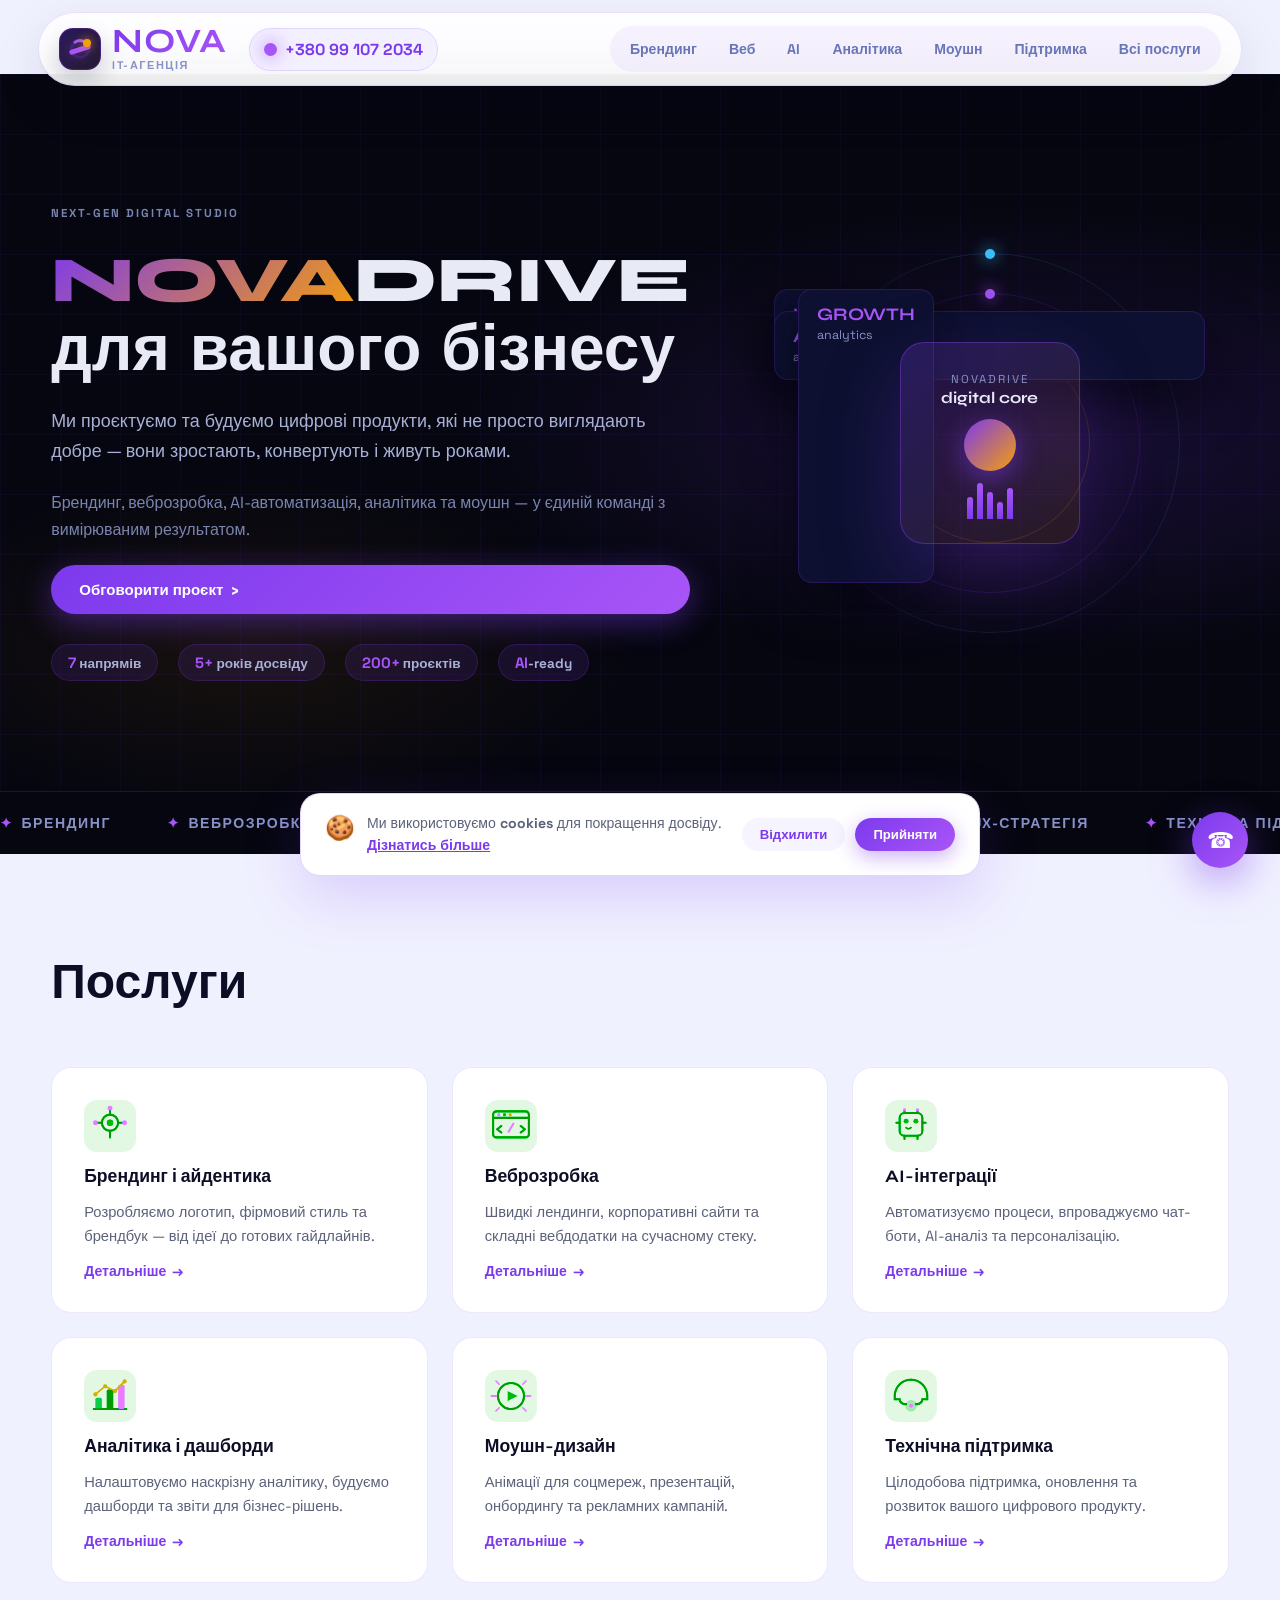
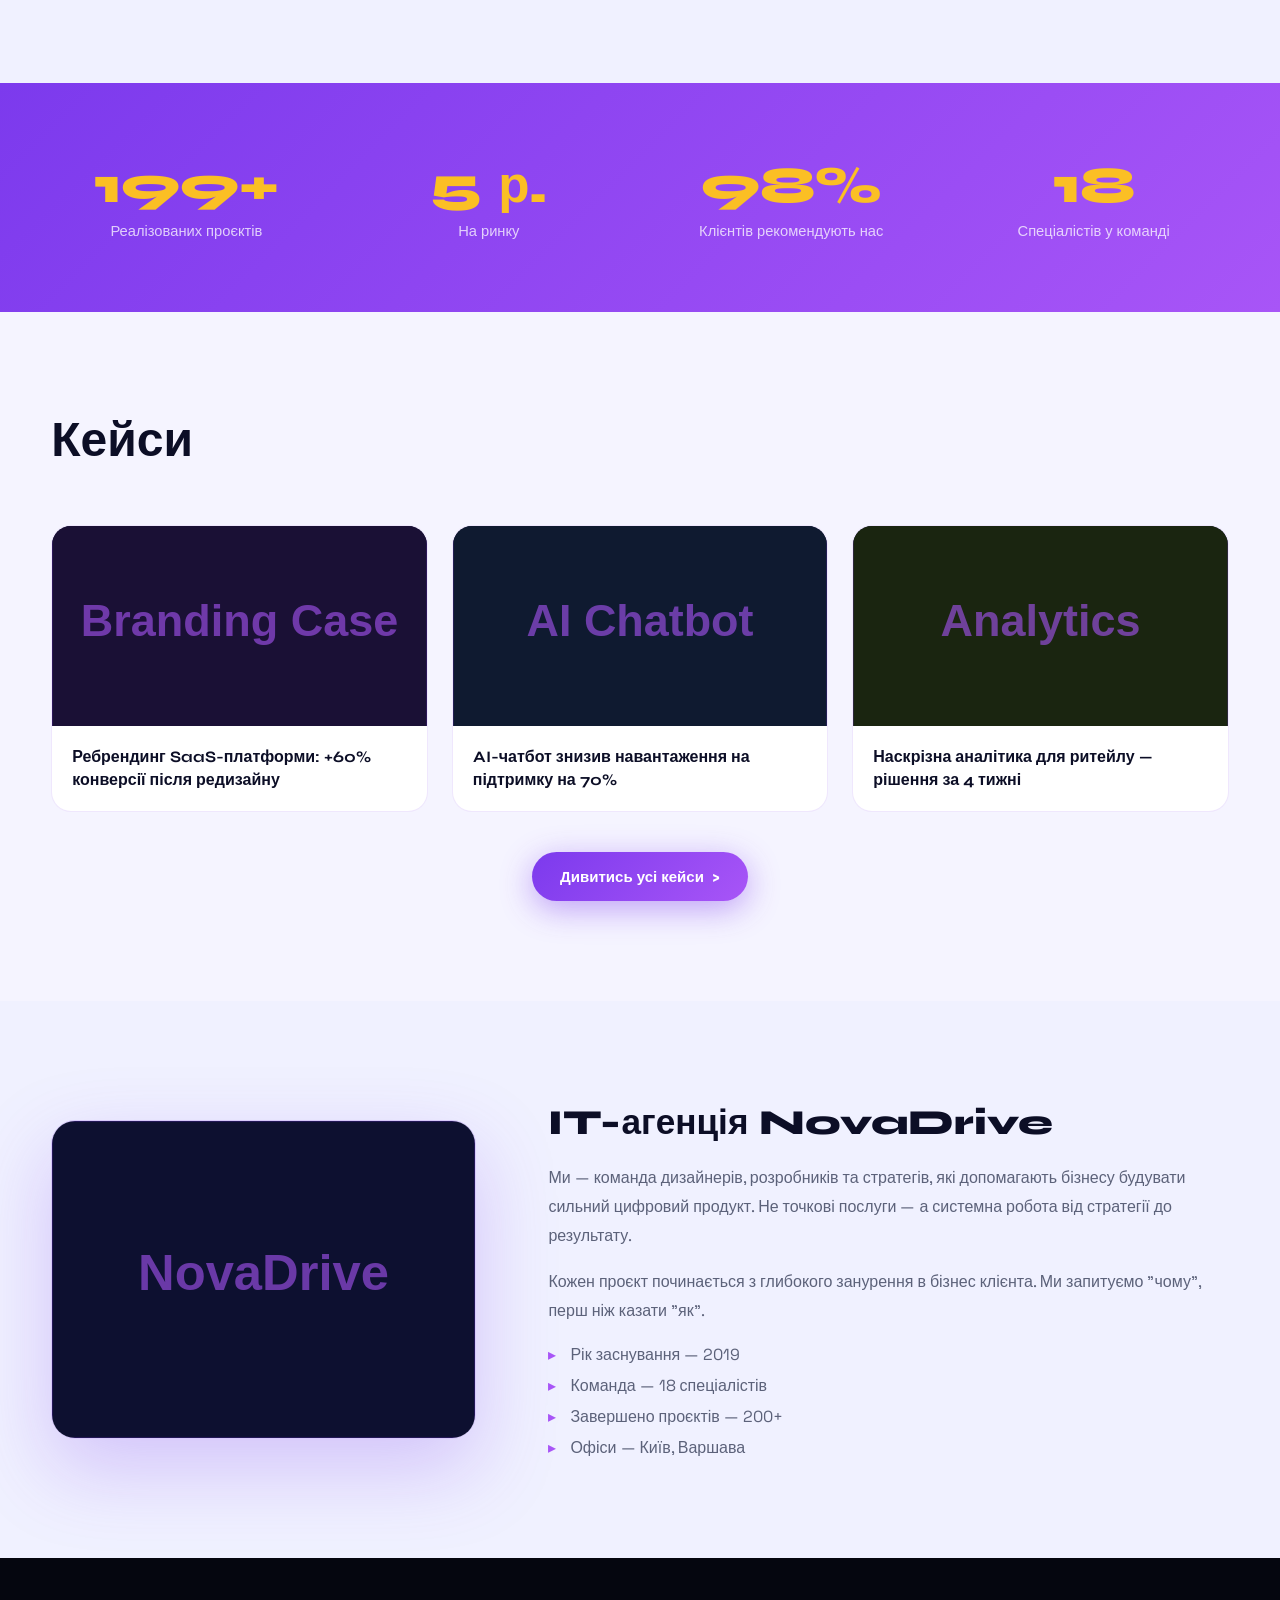
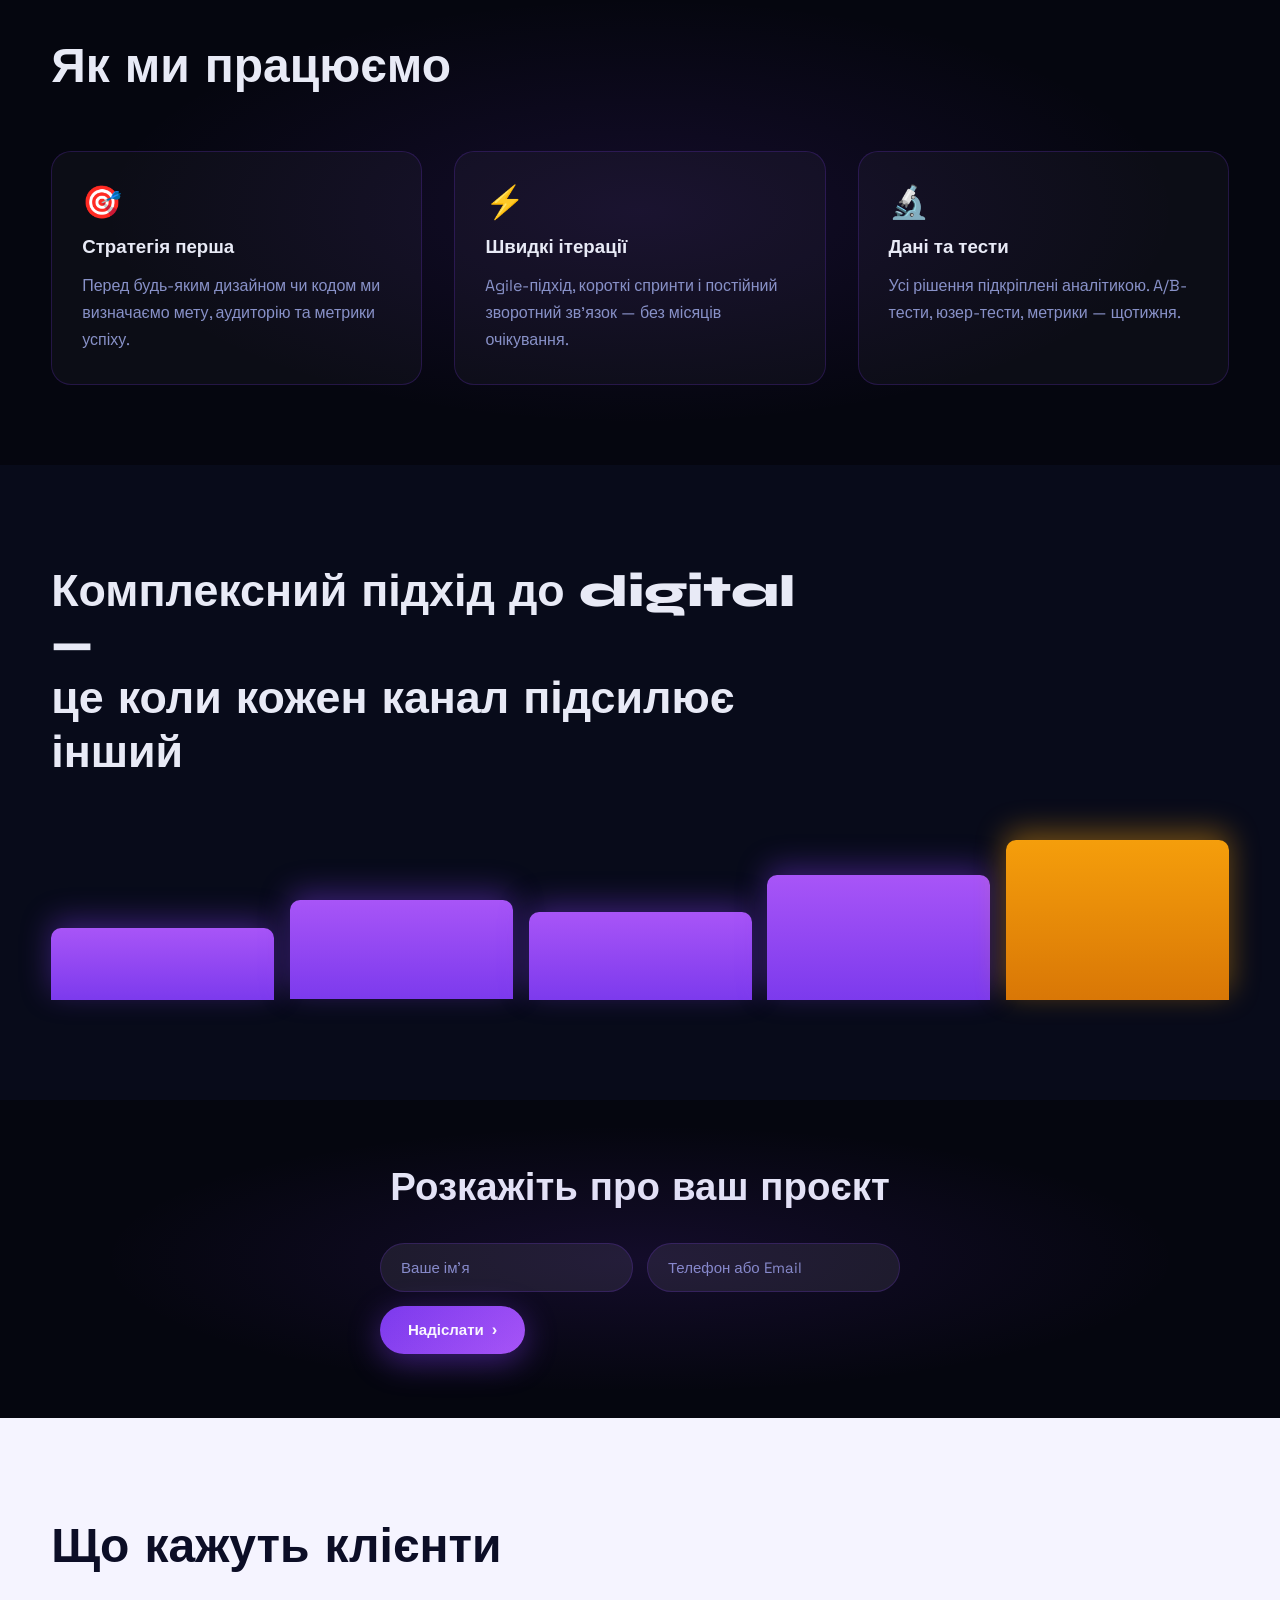
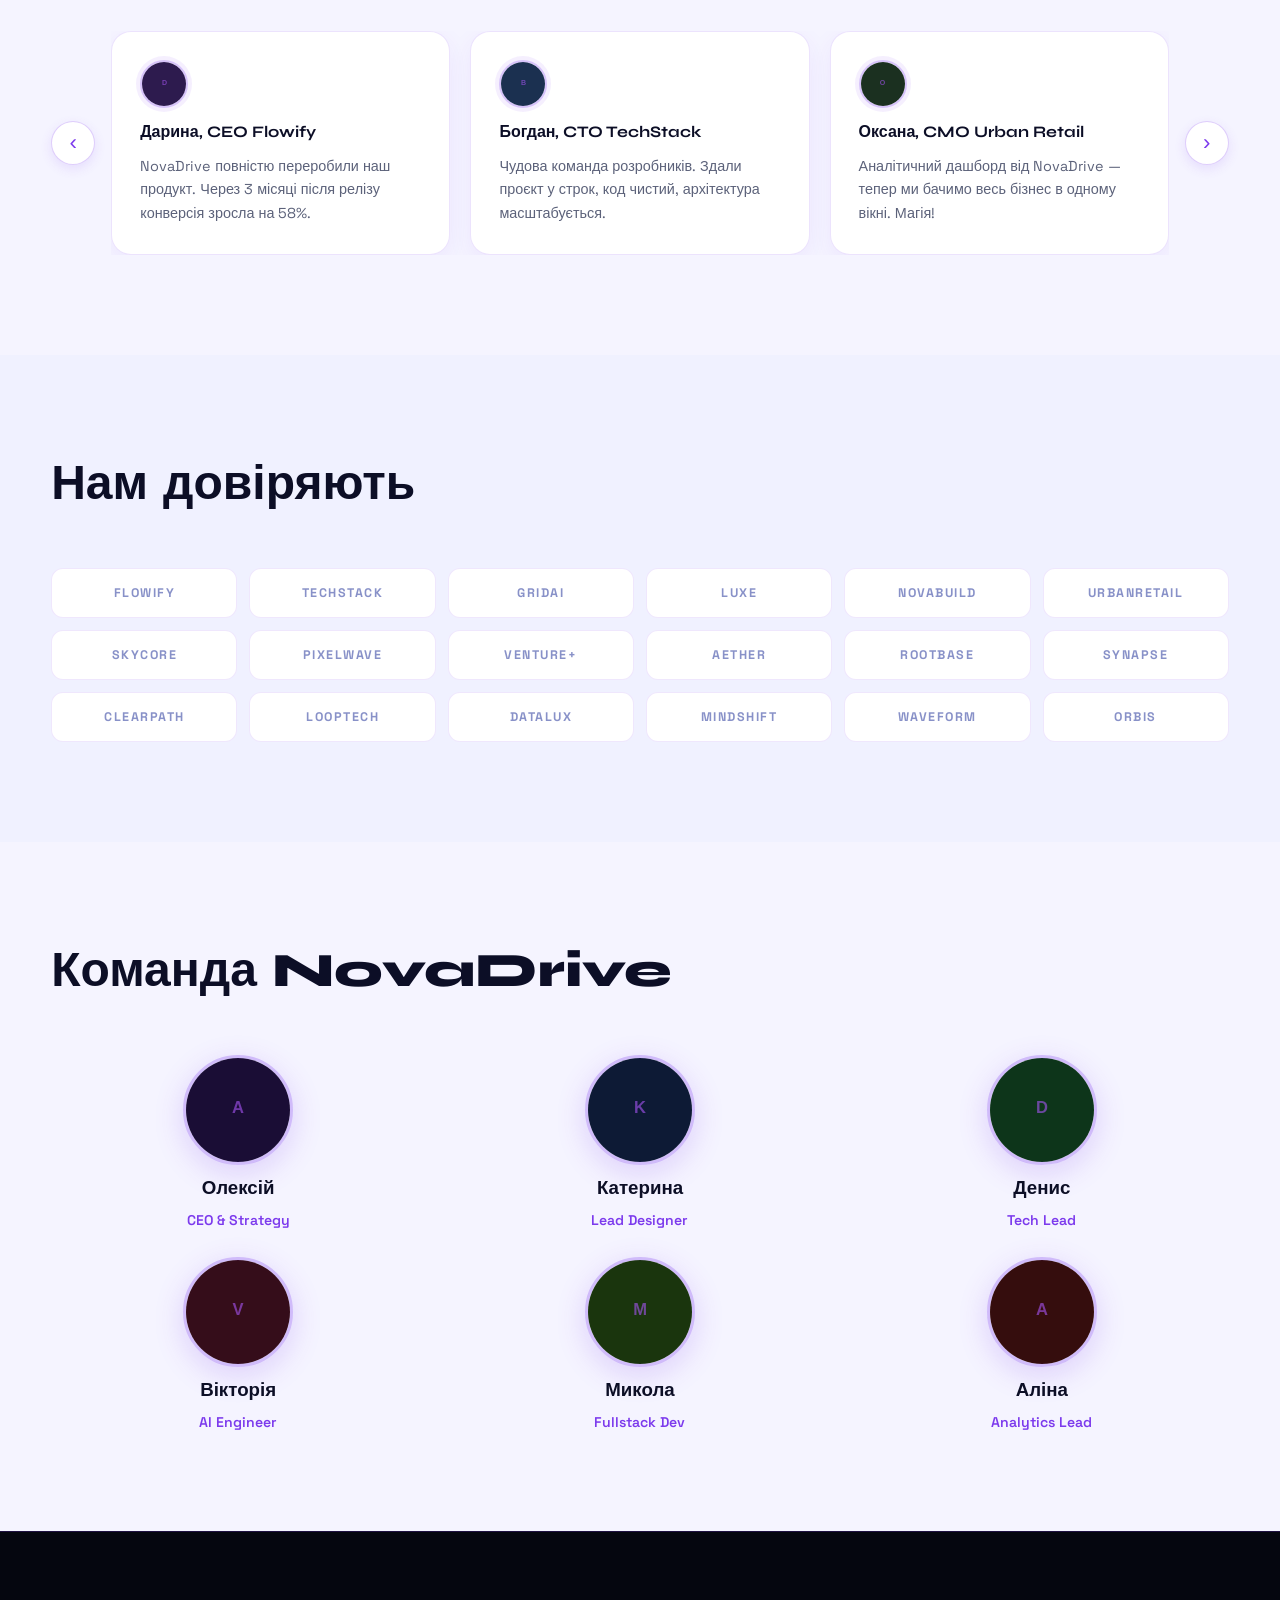
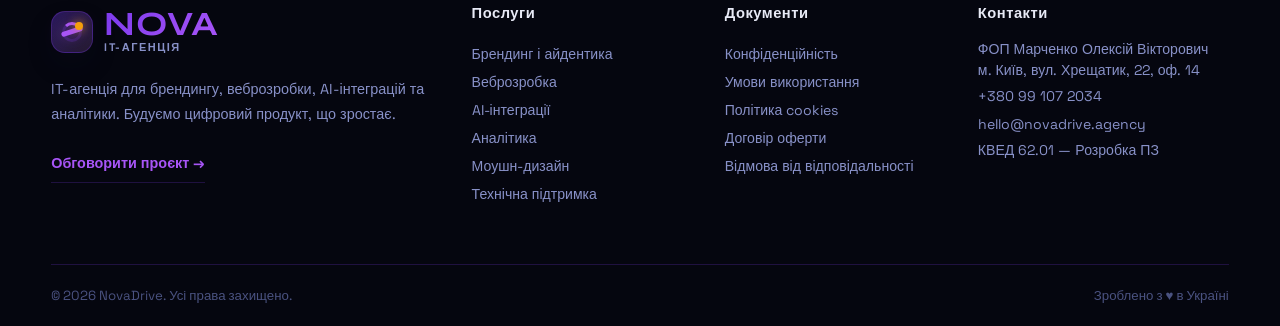
==== index.html @ da86ccfa "first commit" ====
<!doctype html>
<html lang="uk">
<head>
  <meta charset="UTF-8"/>
  <meta name="viewport" content="width=device-width, initial-scale=1.0"/>
  <title>NovaDrive — IT-агенція нового покоління</title>
  <meta name="description" content="NovaDrive — команда, яка будує цифровий продукт: брендинг, веброзробка, AI-інтеграції, аналітика та зростання."/>
  <link rel="stylesheet" href="/assets/css/style.css"/>
</head>
<body>

<div class="loader"><div class="loader-ring"></div></div>

<!-- HEADER -->
<header class="site-header" id="top">
  <div class="container nav-wrap">
    <a class="logo logo-premium" href="/" aria-label="NovaDrive">
      <span class="logo-mark"><i></i></span>
      <span class="logo-text"><b>NOVA</b><em>IT-агенція</em></span>
    </a>
    <div class="quick-contact">
      <span class="dot"></span>
      <a href="tel:+380991072034">+380 99 107 2034</a>
    </div>
    <nav class="desktop-nav">
      <a href="/branding">Брендинг</a>
      <a href="/webdev">Веб</a>
      <a href="/ai">AI</a>
      <a href="/analytics">Аналітика</a>
      <a href="/motion">Моушн</a>
      <a href="/support">Підтримка</a>
      <a href="#services">Всі послуги</a>
    </nav>
    <button class="menu-btn" aria-label="Меню" aria-expanded="false">
      <span></span><span></span><span></span>
    </button>
  </div>
</header>

<!-- MEGA MENU -->
<aside class="mega-menu" aria-hidden="true">
  <div class="mega-panel">
    <div class="mega-head">
      <a class="logo logo-premium" href="#top" aria-label="NovaDrive">
        <span class="logo-mark"><i></i></span>
        <span class="logo-text"><b>NOVA</b><em>IT-агенція</em></span>
      </a>
      <button class="close-menu" aria-label="Закрити">×</button>
    </div>
    <div class="mega-grid">
      <div class="mega-card featured">
        <p class="eyebrow">IT-агенція нового покоління</p>
        <h3>Будуємо цифровий продукт, що працює і продає</h3>
        <p>Від стратегії та брендингу до коду, AI та аналітики — усе в одній команді.</p>
        <a class="btn small" href="#consult">Обговорити проєкт <i>›</i></a>
      </div>
      <div class="mega-card">
        <h3>Навігація</h3>
        <a href="#about">Про нас</a>
        <a href="#cases">Кейси</a>
        <a href="#reviews">Відгуки</a>
        <a href="#team">Команда</a>
        <a href="#consult">Консультація</a>
      </div>
      <div class="mega-card">
        <h3>Послуги</h3>
        <a href="/branding">Брендинг і айдентика</a>
        <a href="/webdev">Веброзробка</a>
        <a href="/ai">AI-інтеграції</a>
        <a href="/analytics">Аналітика і дашборди</a>
        <a href="/motion">Моушн-дизайн</a>
        <a href="/support">Технічна підтримка</a>
      </div>
      <div class="mega-card contact-card">
        <h3>Контакти</h3>
        <p>ФОП Марченко Олексій Вікторович</p>
        <p>м. Київ, вул. Хрещатик, 22, оф. 14</p>
        <a href="tel:+380991072034">+380 99 107 2034</a>
        <a href="mailto:hello@novadrive.agency">hello@novadrive.agency</a>
        <p>КВЕД 62.01 — Розробка ПЗ</p>
      </div>
    </div>
  </div>
</aside>

<!-- MAIN -->
<main>

  <!-- HERO -->
  <section class="hero">
    <div class="container hero-grid">
      <div class="hero-text reveal">
        <p class="eyebrow">Next-gen digital studio</p>
        <h1><span>NOVA</span>DRIVE<br>для вашого бізнесу</h1>
        <p class="lead">
          Ми проєктуємо та будуємо цифрові продукти, які не просто виглядають добре —
          вони зростають, конвертують і живуть роками.
        </p>
        <p>
          Брендинг, веброзробка, AI-автоматизація, аналітика та моушн
          — у єдиній команді з вимірюваним результатом.
        </p>
        <a href="#consult" class="btn">Обговорити проєкт <i>›</i></a>
        <div class="hero-proof">
          <span><b>7</b> напрямів</span>
          <span><b>5+</b> років досвіду</span>
          <span><b>200+</b> проєктів</span>
          <span><b>AI</b>‑ready</span>
        </div>
      </div>
      <div class="hero-art reveal">
        <div class="orbit-ring"></div>
        <div class="orbit-ring"></div>
        <div class="orbit-ring"></div>
        <div class="screen-card">
          <b>UI/UX</b><span>pixel-perfect</span>
        </div>
        <div class="screen-card card-2">
          <b>AI</b><span>automation</span>
        </div>
        <div class="screen-card card-3">
          <b>GROWTH</b><span>analytics</span>
        </div>
        <div class="core-card">
          <div class="core-card-head">
            <span>NovaDrive</span>
            <b>digital core</b>
          </div>
          <div class="avatar-shape"></div>
          <div class="pulse-bars">
            <span></span><span></span><span></span><span></span><span></span>
          </div>
        </div>
      </div>
    </div>
  </section>

  <!-- TICKER -->
  <div class="ticker-section">
    <div class="ticker-track">
      <span><i>✦</i>Брендинг</span>
      <span><i>✦</i>Веброзробка</span>
      <span><i>✦</i>AI-інтеграції</span>
      <span><i>✦</i>Аналітика</span>
      <span><i>✦</i>Моушн-дизайн</span>
      <span><i>✦</i>UX-стратегія</span>
      <span><i>✦</i>Технічна підтримка</span>
      <span><i>✦</i>Брендинг</span>
      <span><i>✦</i>Веброзробка</span>
      <span><i>✦</i>AI-інтеграції</span>
      <span><i>✦</i>Аналітика</span>
      <span><i>✦</i>Моушн-дизайн</span>
      <span><i>✦</i>UX-стратегія</span>
      <span><i>✦</i>Технічна підтримка</span>
    </div>
  </div>

  <!-- SERVICES -->
  <section class="services section" id="services">
    <div class="container">
      <h2 class="title reveal">Послуги</h2>
      <div class="service-grid">
        <article class="service-card reveal">
          <img src="/assets/img/branding.svg" alt="Брендинг"/>
          <h3>Брендинг і айдентика</h3>
          <p>Розробляємо логотип, фірмовий стиль та брендбук — від ідеї до готових гайдлайнів.</p>
          <a href="/branding">Детальніше</a>
        </article>
        <article class="service-card reveal">
          <img src="/assets/img/webdev.svg" alt="Веб"/>
          <h3>Веброзробка</h3>
          <p>Швидкі лендинги, корпоративні сайти та складні вебдодатки на сучасному стеку.</p>
          <a href="/webdev">Детальніше</a>
        </article>
        <article class="service-card reveal">
          <img src="/assets/img/ai.svg" alt="AI"/>
          <h3>AI-інтеграції</h3>
          <p>Автоматизуємо процеси, впроваджуємо чат-боти, AI-аналіз та персоналізацію.</p>
          <a href="/ai">Детальніше</a>
        </article>
        <article class="service-card reveal">
          <img src="/assets/img/analytics.svg" alt="Аналітика"/>
          <h3>Аналітика і дашборди</h3>
          <p>Налаштовуємо наскрізну аналітику, будуємо дашборди та звіти для бізнес-рішень.</p>
          <a href="/analytics">Детальніше</a>
        </article>
        <article class="service-card reveal">
          <img src="/assets/img/motion.svg" alt="Моушн"/>
          <h3>Моушн-дизайн</h3>
          <p>Анімації для соцмереж, презентацій, онбордингу та рекламних кампаній.</p>
          <a href="/motion">Детальніше</a>
        </article>
        <article class="service-card reveal">
          <img src="/assets/img/support.svg" alt="Підтримка"/>
          <h3>Технічна підтримка</h3>
          <p>Цілодобова підтримка, оновлення та розвиток вашого цифрового продукту.</p>
          <a href="/support">Детальніше</a>
        </article>
      </div>
    </div>
  </section>

  <!-- STATS -->
  <section class="stats-band">
    <div class="container stats-grid">
      <div class="stat reveal">
        <h3><span data-val="200" data-suffix="+">0+</span></h3>
        <p>Реалізованих проєктів</p>
      </div>
      <div class="stat reveal">
        <h3><span data-val="5" data-suffix=" р.">0 р.</span></h3>
        <p>На ринку</p>
      </div>
      <div class="stat reveal">
        <h3><span data-val="98" data-suffix="%">0%</span></h3>
        <p>Клієнтів рекомендують нас</p>
      </div>
      <div class="stat reveal">
        <h3><span data-val="18" data-suffix="">0</span></h3>
        <p>Спеціалістів у команді</p>
      </div>
    </div>
  </section>

  <!-- CASES -->
  <section class="cases section soft" id="cases">
    <div class="container">
      <h2 class="title reveal">Кейси</h2>
      <div class="case-grid">
        <article class="case reveal">
          <div class="case-img">
            <img src="/assets/img/case1.svg" alt="Ребрендинг SaaS-продукту"/>
          </div>
          <h3>Ребрендинг SaaS-платформи: +60% конверсії після редизайну</h3>
        </article>
        <article class="case reveal">
          <div class="case-img">
            <img src="/assets/img/case2.svg" alt="AI-чатбот для e-commerce"/>
          </div>
          <h3>AI-чатбот знизив навантаження на підтримку на 70%</h3>
        </article>
        <article class="case reveal">
          <div class="case-img">
            <img src="/assets/img/case3.svg" alt="Дашборд аналітики"/>
          </div>
          <h3>Наскрізна аналітика для ритейлу — рішення за 4 тижні</h3>
        </article>
      </div>
      <a class="btn center" href="#consult">Дивитись усі кейси <i>›</i></a>
    </div>
  </section>

  <!-- ABOUT -->
  <section class="about section" id="about">
    <div class="container about-grid">
      <div class="reveal illustration">
        <img src="/assets/img/logo.svg" alt="NovaDrive office"/>
      </div>
      <div class="reveal">
        <h2>IT-агенція NovaDrive</h2>
        <p>
          Ми — команда дизайнерів, розробників та стратегів, які допомагають бізнесу
          будувати сильний цифровий продукт. Не точкові послуги — а системна робота
          від стратегії до результату.
        </p>
        <p>
          Кожен проєкт починається з глибокого занурення в бізнес клієнта.
          Ми запитуємо "чому", перш ніж казати "як".
        </p>
        <ul>
          <li>Рік заснування — 2019</li>
          <li>Команда — 18 спеціалістів</li>
          <li>Завершено проєктів — 200+</li>
          <li>Офіси — Київ, Варшава</li>
        </ul>
      </div>
    </div>
  </section>

  <!-- CULTURE -->
  <section class="culture cyber-band">
    <div class="container">
      <h2 class="title light reveal">Як ми працюємо</h2>
      <div class="culture-grid">
        <div class="reveal">
          <span>🎯</span>
          <h3>Стратегія перша</h3>
          <p>Перед будь-яким дизайном чи кодом ми визначаємо мету, аудиторію та метрики успіху.</p>
        </div>
        <div class="reveal">
          <span>⚡</span>
          <h3>Швидкі ітерації</h3>
          <p>Agile-підхід, короткі спринти і постійний зворотний зв'язок — без місяців очікування.</p>
        </div>
        <div class="reveal">
          <span>🔬</span>
          <h3>Дані та тести</h3>
          <p>Усі рішення підкріплені аналітикою. A/B-тести, юзер-тести, метрики — щотижня.</p>
        </div>
      </div>
    </div>
  </section>

  <!-- GROWTH -->
  <section class="growth section">
    <div class="container">
      <h2 class="big-title reveal">
        Комплексний підхід до digital —<br>
        це коли кожен канал підсилює інший
      </h2>
      <div class="growth-chart reveal">
        <div class="bar b1"></div>
        <div class="bar b2"></div>
        <div class="bar b3"></div>
        <div class="bar b4"></div>
        <div class="bar b5"></div>
      </div>
    </div>
  </section>

  <!-- CONSULT -->
  <section class="consult cyber-band small-band" id="consult">
    <div class="container">
      <h2>Розкажіть про ваш проєкт</h2>
      <form>
        <input placeholder="Ваше ім'я"/>
        <input placeholder="Телефон або Email"/>
        <button class="btn" type="submit">Надіслати <i>›</i></button>
      </form>
    </div>
  </section>

  <!-- REVIEWS -->
  <section class="reviews section soft" id="reviews">
    <div class="container">
      <h2 class="title reveal">Що кажуть клієнти</h2>
      <div class="reviews-wrapper reveal">
        <button class="review-btn prev">‹</button>
        <div class="review-slider">
          <div class="review-track">
            <article class="review-card">
              <div class="avatar"><img src="/assets/img/av1.svg" alt="Дарина"/></div>
              <h3>Дарина, CEO Flowify</h3>
              <p>NovaDrive повністю переробили наш продукт. Через 3 місяці після релізу конверсія зросла на 58%.</p>
            </article>
            <article class="review-card">
              <div class="avatar"><img src="/assets/img/av2.svg" alt="Богдан"/></div>
              <h3>Богдан, CTO TechStack</h3>
              <p>Чудова команда розробників. Здали проєкт у строк, код чистий, архітектура масштабується.</p>
            </article>
            <article class="review-card">
              <div class="avatar"><img src="/assets/img/av3.svg" alt="Оксана"/></div>
              <h3>Оксана, CMO Urban Retail</h3>
              <p>Аналітичний дашборд від NovaDrive — тепер ми бачимо весь бізнес в одному вікні. Магія!</p>
            </article>
            <article class="review-card">
              <div class="avatar"><img src="/assets/img/av4.svg" alt="Руслан"/></div>
              <h3>Руслан, Founder GridAI</h3>
              <p>Вони не просто виконали технічне завдання — запропонували кращі рішення, ніж ми планували.</p>
            </article>
            <article class="review-card">
              <div class="avatar"><img src="/assets/img/av5.svg" alt="Юлія"/></div>
              <h3>Юлія, Brand Director Luxe</h3>
              <p>Ребрендинг, якого ми хотіли роками. Команда вловила ДНК бренду з першого брифу.</p>
            </article>
            <article class="review-card">
              <div class="avatar"><img src="/assets/img/av6.svg" alt="Ігор"/></div>
              <h3>Ігор, Operations Lead NovaBuild</h3>
              <p>AI-чатбот скоротив витрати на підтримку вдвічі. Окупився за 6 тижнів після запуску.</p>
            </article>
          </div>
        </div>
        <button class="review-btn next">›</button>
      </div>
    </div>
  </section>

  <!-- CLIENTS -->
  <section class="clients section">
    <div class="container">
      <h2 class="title reveal">Нам довіряють</h2>
      <div class="logos reveal">
        <span>FLOWIFY</span>
        <span>TECHSTACK</span>
        <span>GRIDAI</span>
        <span>LUXE</span>
        <span>NOVABUILD</span>
        <span>URBANRETAIL</span>
        <span>SKYCORE</span>
        <span>PIXELWAVE</span>
        <span>VENTURE+</span>
        <span>AETHER</span>
        <span>ROOTBASE</span>
        <span>SYNAPSE</span>
        <span>CLEARPATH</span>
        <span>LOOPTECH</span>
        <span>DATALUX</span>
        <span>MINDSHIFT</span>
        <span>WAVEFORM</span>
        <span>ORBIS</span>
      </div>
    </div>
  </section>

  <!-- TEAM -->
  <section class="team section soft" id="team">
    <div class="container">
      <h2 class="title reveal">Команда NovaDrive</h2>
      <div class="team-grid">
        <article class="reveal">
          <div><img src="/assets/img/team1.svg" alt="Олексій — CEO"/></div>
          <h3>Олексій</h3>
          <p>CEO & Strategy</p>
        </article>
        <article class="reveal">
          <div><img src="/assets/img/team2.svg" alt="Катерина — Lead Designer"/></div>
          <h3>Катерина</h3>
          <p>Lead Designer</p>
        </article>
        <article class="reveal">
          <div><img src="/assets/img/team3.svg" alt="Денис — Tech Lead"/></div>
          <h3>Денис</h3>
          <p>Tech Lead</p>
        </article>
        <article class="reveal">
          <div><img src="/assets/img/team4.svg" alt="Вікторія — AI Engineer"/></div>
          <h3>Вікторія</h3>
          <p>AI Engineer</p>
        </article>
        <article class="reveal">
          <div><img src="/assets/img/team5.svg" alt="Микола — Fullstack Dev"/></div>
          <h3>Микола</h3>
          <p>Fullstack Dev</p>
        </article>
        <article class="reveal">
          <div><img src="/assets/img/team6.svg" alt="Аліна — Analytics Lead"/></div>
          <h3>Аліна</h3>
          <p>Analytics Lead</p>
        </article>
      </div>
    </div>
  </section>

</main>

<!-- FOOTER -->
<footer>
  <div class="container footer-grid">
    <div class="footer-brand">
      <a class="logo logo-premium" href="#top" aria-label="NovaDrive">
        <span class="logo-mark"><i></i></span>
        <span class="logo-text"><b>NOVA</b><em>IT-агенція</em></span>
      </a>
      <p>IT-агенція для брендингу, веброзробки, AI-інтеграцій та аналітики. Будуємо цифровий продукт, що зростає.</p>
      <a class="footer-cta" href="#consult">Обговорити проєкт →</a>
    </div>
    <div>
      <h3>Послуги</h3>
      <a href="/branding">Брендинг і айдентика</a>
      <a href="/webdev">Веброзробка</a>
      <a href="/ai">AI-інтеграції</a>
      <a href="/analytics">Аналітика</a>
      <a href="/motion">Моушн-дизайн</a>
      <a href="/support">Технічна підтримка</a>
    </div>
    <div>
      <h3>Документи</h3>
      <a href="/privacy-policy">Конфіденційність</a>
      <a href="/terms-and-conditions">Умови використання</a>
      <a href="/cookie-policy">Політика cookies</a>
      <a href="/offer-agreement">Договір оферти</a>
      <a href="/disclaimer">Відмова від відповідальності</a>
    </div>
    <div>
      <h3>Контакти</h3>
      <p>ФОП Марченко Олексій Вікторович</p>
      <p>м. Київ, вул. Хрещатик, 22, оф. 14</p>
      <a href="tel:+380991072034">+380 99 107 2034</a>
      <a href="mailto:hello@novadrive.agency">hello@novadrive.agency</a>
      <p>КВЕД 62.01 — Розробка ПЗ</p>
    </div>
  </div>
  <div class="container footer-bottom">
    <p>© 2026 NovaDrive. Усі права захищено.</p>
    <p>Зроблено з ♥ в Україні</p>
  </div>
</footer>

<a class="float-call" href="tel:+380991072034" aria-label="Зателефонувати">☎</a>
<a class="to-top" href="#top" aria-label="Вгору"><span>↑</span></a>

<!-- Cookie Banner -->
<div class="cookie-banner" id="cookieBanner">
  <div class="cookie-inner">
    <div class="cookie-text">
      <span class="cookie-icon">🍪</span>
      <p>Ми використовуємо <strong>cookies</strong> для покращення досвіду.
        <a href="/cookie-policy">Дізнатись більше</a></p>
    </div>
    <div class="cookie-actions">
      <button class="btn small cookie-decline" id="cookieDecline">Відхилити</button>
      <button class="btn small cookie-accept" id="cookieAccept">Прийняти</button>
    </div>
  </div>
</div>

<script src="/assets/js/main.js"></script>
</body>
</html>
---- assets/css/style.css ----
@import url('https://fonts.googleapis.com/css2?family=Space+Grotesk:wght@300;400;500;600;700&family=Syne:wght@400;600;700;800&display=swap');

:root {
  --bg:        #05060f;
  --bg2:       #080b1a;
  --card:      #0d1030;
  --card2:     #10143a;
  --violet:    #7c3aed;
  --violet2:   #a855f7;
  --amber:     #f59e0b;
  --amber2:    #fbbf24;
  --electric:  #38bdf8;
  --text:      #e8eaf6;
  --muted:     #8891c8;
  --border:    rgba(124,58,237,0.22);
  --glow:      rgba(124,58,237,0.35);
  --glow2:     rgba(245,158,11,0.35);
  --dark:      #020309;
}

* { box-sizing: border-box; }
html { scroll-behavior: smooth; }

body {
  margin: 0;
  font-family: 'Space Grotesk', Arial, sans-serif;
  background: #f0f1ff;
  color: #0c0e26;
  overflow-x: hidden;
}

/* ── Loader ──────────────────────────────────────────────── */
.loader {
  position: fixed;
  inset: 0;
  background: var(--dark);
  z-index: 99;
  display: grid;
  place-items: center;
  transition: 0.6s ease;
}
.loader.hide { opacity: 0; pointer-events: none; }
.loader-ring {
  position: relative;
  width: 64px; height: 64px;
}
.loader-ring::before,
.loader-ring::after {
  content: '';
  position: absolute;
  border-radius: 50%;
  border: 3px solid transparent;
}
.loader-ring::before {
  inset: 0;
  border-top-color: var(--violet2);
  animation: spin 1s linear infinite;
}
.loader-ring::after {
  inset: 10px;
  border-top-color: var(--amber);
  animation: spin 0.7s linear infinite reverse;
}
@keyframes spin { to { transform: rotate(360deg); } }

/* ── Container ───────────────────────────────────────────── */
.container { width: min(1180px, 92%); margin: auto; }

/* ── Header ──────────────────────────────────────────────── */
.site-header {
  position: sticky;
  top: 12px;
  z-index: 30;
  width: min(1320px, 94%);
  margin: 0 auto;
  background: rgba(255,255,255,0.88);
  backdrop-filter: blur(24px);
  border: 1px solid rgba(124,58,237,0.15);
  border-radius: 999px;
  box-shadow: 0 18px 50px rgba(12,14,38,0.1);
  transition: 0.3s ease;
}
.site-header.scrolled {
  background: rgba(255,255,255,0.96);
  box-shadow: 0 18px 52px rgba(12,14,38,0.18);
}
.nav-wrap {
  width: 100%; height: 72px;
  display: flex; align-items: center; gap: 22px; padding: 0 20px;
}

/* ── Logo ────────────────────────────────────────────────── */
.logo {
  text-decoration: none; color: #0c0e26;
  display: flex; align-items: flex-end; gap: 7px;
}
.logo b {
  font-family: 'Syne', sans-serif;
  font-size: 31px; letter-spacing: 1px;
  background: linear-gradient(135deg, #7c3aed, #a855f7);
  -webkit-background-clip: text; color: transparent;
}
.logo-premium {
  align-items: center; gap: 11px;
}
.logo-premium .logo-mark {
  position: relative; width: 42px; height: 42px; flex: 0 0 42px;
  display: grid; place-items: center;
  border-radius: 14px;
  background: linear-gradient(135deg, rgba(124,58,237,0.22), rgba(245,158,11,0.08)), #0d0e26;
  border: 1px solid rgba(124,58,237,0.35);
  box-shadow: inset 0 0 18px rgba(124,58,237,0.12), 0 12px 24px rgba(12,14,38,0.18);
}
.logo-premium .logo-mark::before {
  content: '';
  position: absolute;
  width: 22px; height: 5px;
  border-radius: 999px;
  background: var(--violet2);
  box-shadow: 0 0 16px rgba(168,85,247,0.9);
  transform: rotate(-18deg);
}
.logo-premium .logo-mark::after {
  content: '';
  position: absolute;
  width: 8px; height: 8px;
  border-radius: 50%;
  right: 9px; top: 10px;
  background: var(--amber);
  box-shadow: 0 0 10px rgba(245,158,11,0.8);
}
.logo-premium .logo-mark i {
  width: 20px; height: 20px;
  border: 3px solid rgba(124,58,237,0.2);
  border-top-color: var(--violet2);
  border-radius: 50%;
}
.logo-premium .logo-text { display: grid; gap: 1px; }
.logo-premium .logo-text b {
  font-family: 'Syne', sans-serif;
  font-size: 34px; line-height: 0.9;
  background: linear-gradient(135deg, #7c3aed, #a855f7);
  -webkit-background-clip: text; color: transparent;
}
.logo-premium .logo-text em {
  color: #8891c8; font-size: 11px; font-style: normal;
  font-weight: 700; letter-spacing: 1.5px; text-transform: uppercase;
}
.mega-head .logo-premium .logo-text em { color: #c4b5fd; }

/* ── Quick Contact ───────────────────────────────────────── */
.quick-contact {
  display: flex; align-items: center; gap: 8px;
  font-weight: 700; padding: 10px 14px; border-radius: 999px;
  background: #f3f0ff; border: 1px solid #ddd6fe; white-space: nowrap;
}
.quick-contact a { color: #7c3aed; text-decoration: none; }
.dot {
  width: 13px; height: 13px; border-radius: 50%;
  background: var(--violet2);
  box-shadow: 0 0 18px var(--violet2);
  animation: pulse-dot 2s ease-in-out infinite;
}
@keyframes pulse-dot {
  0%,100% { box-shadow: 0 0 12px var(--violet2); }
  50%      { box-shadow: 0 0 28px var(--violet2), 0 0 50px rgba(168,85,247,0.4); }
}

/* ── Desktop Nav ─────────────────────────────────────────── */
.desktop-nav {
  display: flex; margin-left: auto; gap: 4px;
  align-items: center; padding: 6px; border-radius: 999px;
  background: rgba(124,58,237,0.06);
}
.desktop-nav a {
  color: #6876b8; text-decoration: none; font-weight: 700;
  font-size: 0.88rem; padding: 8px 14px; border-radius: 999px;
  transition: 0.2s;
}
.desktop-nav a:hover { background: rgba(124,58,237,0.1); color: #7c3aed; }

/* ── Menu Button ─────────────────────────────────────────── */
.menu-btn {
  display: none; flex-direction: column; gap: 5px; cursor: pointer;
  background: none; border: none; padding: 10px; margin-left: auto;
}
.menu-btn span {
  display: block; width: 24px; height: 2.5px;
  background: #0c0e26; border-radius: 99px;
  transition: 0.35s cubic-bezier(.77,0,.18,1);
  transform-origin: center;
}
.menu-btn.open span:nth-child(1) { transform: rotate(45deg) translate(5px,5px); }
.menu-btn.open span:nth-child(2) { opacity: 0; transform: scaleX(0); }
.menu-btn.open span:nth-child(3) { transform: rotate(-45deg) translate(5px,-5px); }

/* ── Mega Menu ───────────────────────────────────────────── */
.mega-menu {
  position: fixed; inset: 0; z-index: 60;
  background: rgba(5,6,15,0.6); backdrop-filter: blur(8px);
  opacity: 0; pointer-events: none; transition: 0.35s ease;
}
.mega-menu.open { opacity: 1; pointer-events: all; }
.mega-panel {
  position: absolute; top: 0; right: 0; bottom: 0;
  width: min(520px, 100%);
  background: #080b1a;
  border-left: 1px solid var(--border);
  padding: 36px;
  display: flex; flex-direction: column; gap: 32px;
  transform: translateX(100%); transition: 0.4s cubic-bezier(.77,0,.18,1);
  overflow-y: auto;
}
.mega-menu.open .mega-panel { transform: translateX(0); }
.mega-head {
  display: flex; align-items: center; justify-content: space-between;
}
.close-menu {
  background: none; border: 1px solid var(--border); color: var(--muted);
  width: 40px; height: 40px; border-radius: 50%;
  font-size: 22px; cursor: pointer; display: grid; place-items: center;
  transition: 0.2s;
}
.close-menu:hover { background: var(--violet); color: #fff; border-color: var(--violet); }
.mega-grid {
  display: grid; grid-template-columns: 1fr 1fr; gap: 20px;
}
.mega-card {
  background: var(--card); border: 1px solid var(--border);
  border-radius: 20px; padding: 24px; display: flex; flex-direction: column; gap: 12px;
}
.mega-card.featured {
  grid-column: 1 / -1;
  background: linear-gradient(135deg, rgba(124,58,237,0.2), rgba(245,158,11,0.08));
  border-color: rgba(124,58,237,0.4);
}
.mega-card h3 { color: #e8eaf6; font-family: 'Syne', sans-serif; font-size: 1rem; margin: 0; }
.mega-card p { color: var(--muted); font-size: 0.88rem; margin: 0; line-height: 1.6; }
.mega-card a {
  color: var(--muted); text-decoration: none; font-size: 0.88rem;
  padding: 6px 0; border-bottom: 1px solid rgba(124,58,237,0.12);
  transition: 0.2s;
}
.mega-card a:hover { color: var(--violet2); padding-left: 6px; }
.mega-card .contact-card p, .mega-card .contact-card a {
  font-size: 0.82rem; color: var(--muted); border: none; padding: 0;
}
.eyebrow {
  font-size: 0.72rem; font-weight: 700; letter-spacing: 2px;
  text-transform: uppercase; color: var(--violet2);
}

/* ── Buttons ─────────────────────────────────────────────── */
.btn {
  display: inline-flex; align-items: center; gap: 8px;
  background: linear-gradient(135deg, #7c3aed, #a855f7);
  color: #fff; text-decoration: none; padding: 14px 28px;
  border-radius: 999px; font-weight: 700; font-size: 0.94rem;
  border: none; cursor: pointer;
  box-shadow: 0 8px 32px rgba(124,58,237,0.45);
  transition: 0.25s; white-space: nowrap;
}
.btn:hover {
  transform: translateY(-2px);
  box-shadow: 0 14px 40px rgba(124,58,237,0.6);
}
.btn i { font-style: normal; font-size: 1.1em; }
.btn.small { padding: 9px 18px; font-size: 0.82rem; }
.btn.center { display: flex; width: max-content; margin: 40px auto 0; }
.btn.amber {
  background: linear-gradient(135deg, #d97706, #f59e0b);
  box-shadow: 0 8px 32px rgba(245,158,11,0.4);
}
.btn.amber:hover { box-shadow: 0 14px 40px rgba(245,158,11,0.6); }

/* ── Reveal Animations ───────────────────────────────────── */
.reveal {
  opacity: 0; transform: translateY(32px);
  transition: opacity 0.7s ease, transform 0.7s ease;
}
.reveal.visible { opacity: 1; transform: translateY(0); }

/* ── Section ─────────────────────────────────────────────── */
.section { padding: 100px 0; }
.section.soft { background: #f5f4ff; }
.title {
  font-family: 'Syne', sans-serif; font-size: clamp(2rem, 4vw, 3rem);
  font-weight: 800; margin: 0 0 56px; color: #0c0e26;
}
.title.light { color: #e8eaf6; }

/* ── Hero ────────────────────────────────────────────────── */
.hero {
  padding: 130px 0 110px;
  background: var(--bg);
  position: relative; overflow: hidden;
}
.hero::before {
  content: '';
  position: absolute; inset: 0;
  background:
    radial-gradient(ellipse 70% 50% at 80% 50%, rgba(124,58,237,0.18) 0%, transparent 65%),
    radial-gradient(ellipse 50% 40% at 20% 80%, rgba(245,158,11,0.08) 0%, transparent 60%);
  pointer-events: none;
}

/* animated grid bg */
.hero::after {
  content: '';
  position: absolute; inset: 0;
  background-image:
    linear-gradient(rgba(124,58,237,0.06) 1px, transparent 1px),
    linear-gradient(90deg, rgba(124,58,237,0.06) 1px, transparent 1px);
  background-size: 60px 60px;
  animation: gridMove 20s linear infinite;
  pointer-events: none;
}
@keyframes gridMove {
  0%   { background-position: 0 0; }
  100% { background-position: 60px 60px; }
}

.hero-grid {
  display: grid; grid-template-columns: 1fr 1fr;
  gap: 60px; align-items: center;
  position: relative; z-index: 2;
}
.hero-text { display: flex; flex-direction: column; gap: 22px; }
.hero-text h1 {
  font-family: 'Syne', sans-serif;
  font-size: clamp(2.6rem, 5vw, 4.2rem);
  font-weight: 800; line-height: 1.08;
  color: #e8eaf6; margin: 0;
}
.hero-text h1 span {
  background: linear-gradient(135deg, #7c3aed, #f59e0b);
  -webkit-background-clip: text; color: transparent;
}
.hero-text .lead {
  font-size: 1.12rem; line-height: 1.7; color: #a8b0d6; margin: 0;
}
.hero-text p { color: #7a84b0; line-height: 1.7; margin: 0; }
.hero-proof {
  display: flex; gap: 20px; flex-wrap: wrap; margin-top: 8px;
}
.hero-proof span {
  font-size: 0.85rem; font-weight: 700; color: #a8b0d6;
  padding: 8px 16px; border-radius: 999px;
  background: rgba(124,58,237,0.12); border: 1px solid rgba(124,58,237,0.22);
}
.hero-proof span b { color: var(--violet2); font-size: 1.1em; }

/* Hero Art */
.hero-art {
  position: relative; height: 440px;
  display: grid; place-items: center;
}
.orbit-ring {
  position: absolute; border-radius: 50%;
  border: 1px solid rgba(124,58,237,0.2);
  animation: orbit-spin 18s linear infinite;
}
.orbit-ring:nth-child(1) { width: 300px; height: 300px; animation-duration: 18s; }
.orbit-ring:nth-child(2) { width: 200px; height: 200px; animation-duration: 12s; animation-direction: reverse; border-color: rgba(245,158,11,0.18); }
.orbit-ring:nth-child(3) { width: 380px; height: 380px; animation-duration: 25s; border-color: rgba(56,189,248,0.12); }

.orbit-ring::after {
  content: '';
  position: absolute; top: -5px; left: 50%;
  width: 10px; height: 10px; border-radius: 50%;
  background: var(--violet2);
  box-shadow: 0 0 16px var(--violet2);
  transform: translateX(-50%);
}
.orbit-ring:nth-child(2)::after { background: var(--amber); box-shadow: 0 0 16px var(--amber); }
.orbit-ring:nth-child(3)::after { background: var(--electric); box-shadow: 0 0 16px var(--electric); }

@keyframes orbit-spin { to { transform: rotate(360deg); } }

.screen-card {
  position: absolute;
  background: var(--card); border: 1px solid var(--border);
  border-radius: 14px; padding: 14px 18px;
  display: flex; flex-direction: column; gap: 2px;
  box-shadow: 0 20px 50px rgba(5,6,15,0.7);
  animation: float 4s ease-in-out infinite;
}
.screen-card b { color: var(--violet2); font-family: 'Syne', sans-serif; font-size: 1.1rem; }
.screen-card span { color: var(--muted); font-size: 0.78rem; }
.screen-card { top: 15%; left: 5%; }
.screen-card.card-2 { top: 20%; right: 5%; animation-delay: 1.3s; }
.screen-card.card-3 { bottom: 18%; left: 10%; animation-delay: 2.5s; }
@keyframes float {
  0%,100% { transform: translateY(0); }
  50%      { transform: translateY(-12px); }
}

.core-card {
  width: 180px; padding: 24px;
  background: linear-gradient(135deg, rgba(124,58,237,0.25), rgba(245,158,11,0.1));
  border: 1px solid rgba(124,58,237,0.45); border-radius: 24px;
  display: flex; flex-direction: column; gap: 12px; align-items: center; text-align: center;
  box-shadow: 0 30px 80px rgba(124,58,237,0.25);
  position: relative; z-index: 2;
}
.core-card-head span { font-size: 0.72rem; text-transform: uppercase; letter-spacing: 2px; color: var(--muted); }
.core-card-head b { display: block; font-family: 'Syne', sans-serif; font-size: 1rem; color: var(--text); }
.avatar-shape {
  width: 52px; height: 52px; border-radius: 50%;
  background: linear-gradient(135deg, var(--violet), var(--amber));
  box-shadow: 0 8px 24px rgba(124,58,237,0.5);
}
.pulse-bars {
  display: flex; align-items: flex-end; gap: 4px; height: 36px;
}
.pulse-bars span {
  width: 6px; border-radius: 3px 3px 0 0;
  background: linear-gradient(to top, var(--violet), var(--violet2));
  animation: bar-grow 1.2s ease-in-out infinite;
}
.pulse-bars span:nth-child(1) { height: 60%; animation-delay: 0s; }
.pulse-bars span:nth-child(2) { height: 100%; animation-delay: 0.2s; }
.pulse-bars span:nth-child(3) { height: 75%; animation-delay: 0.4s; }
.pulse-bars span:nth-child(4) { height: 45%; animation-delay: 0.6s; }
.pulse-bars span:nth-child(5) { height: 85%; animation-delay: 0.8s; }
@keyframes bar-grow {
  0%,100% { opacity: 0.6; }
  50%      { opacity: 1; box-shadow: 0 0 10px var(--violet2); }
}

/* ── Services ────────────────────────────────────────────── */
.service-grid {
  display: grid; grid-template-columns: repeat(3, 1fr); gap: 24px;
}
.service-card {
  background: #fff;
  border: 1px solid rgba(124,58,237,0.12);
  border-radius: 20px; padding: 32px;
  display: flex; flex-direction: column; gap: 14px;
  transition: 0.3s; position: relative; overflow: hidden;
}
.service-card::before {
  content: '';
  position: absolute; top: 0; left: 0; right: 0; height: 3px;
  background: linear-gradient(90deg, var(--violet), var(--violet2));
  transform: scaleX(0); transform-origin: left;
  transition: 0.35s ease;
}
.service-card:hover { transform: translateY(-5px); box-shadow: 0 20px 60px rgba(124,58,237,0.18); border-color: rgba(124,58,237,0.3); }
.service-card:hover::before { transform: scaleX(1); }
.service-card img { width: 52px; height: 52px; filter: hue-rotate(220deg) saturate(1.6); }
.service-card h3 { font-family: 'Syne', sans-serif; font-size: 1.1rem; margin: 0; color: #0c0e26; }
.service-card p { margin: 0; color: #5c627a; font-size: 0.92rem; line-height: 1.6; flex: 1; }
.service-card a {
  color: var(--violet); font-weight: 700; text-decoration: none;
  font-size: 0.88rem; display: inline-flex; align-items: center; gap: 6px;
  transition: gap 0.2s;
}
.service-card a::after { content: '→'; }
.service-card a:hover { gap: 10px; }

/* ── Cases ───────────────────────────────────────────────── */
.case-grid {
  display: grid; grid-template-columns: repeat(3, 1fr); gap: 24px;
}
.case {
  border-radius: 20px; overflow: hidden;
  border: 1px solid rgba(124,58,237,0.12);
  transition: 0.3s;
  background: #fff;
}
.case:hover { transform: translateY(-6px); box-shadow: 0 24px 60px rgba(124,58,237,0.18); }
.case-img { height: 200px; overflow: hidden; background: var(--card2); }
.case-img img { width: 100%; height: 100%; object-fit: cover; transition: 0.5s; }
.case:hover .case-img img { transform: scale(1.07); }
.case h3 {
  padding: 20px; font-family: 'Syne', sans-serif;
  font-size: 1rem; margin: 0; color: #0c0e26; line-height: 1.4;
}

/* ── About ───────────────────────────────────────────────── */
.about-grid {
  display: grid; grid-template-columns: 1fr 1.6fr; gap: 72px; align-items: center;
}
.about-grid h2 {
  font-family: 'Syne', sans-serif; font-size: 2.2rem;
  font-weight: 800; margin: 0 0 20px; color: #0c0e26;
}
.about-grid p { color: #5c627a; line-height: 1.8; margin: 0 0 18px; }
.about-grid ul {
  list-style: none; padding: 0; margin: 0;
  display: flex; flex-direction: column; gap: 10px;
}
.about-grid ul li {
  color: #5c627a; padding-left: 22px; position: relative;
}
.about-grid ul li::before {
  content: '▸'; position: absolute; left: 0; color: var(--violet2);
}
.illustration {
  border-radius: 24px; overflow: hidden;
  box-shadow: 0 30px 80px rgba(124,58,237,0.25);
  border: 1px solid var(--border);
}
.illustration img { width: 100%; display: block; }

/* ── Cyber Band ──────────────────────────────────────────── */
.cyber-band {
  background: var(--bg);
  padding: 80px 0;
  position: relative; overflow: hidden;
}
.cyber-band::before {
  content: '';
  position: absolute; inset: 0;
  background: radial-gradient(ellipse 60% 60% at 50% 50%, rgba(124,58,237,0.12), transparent 70%);
}
.small-band { padding: 64px 0; }
.culture-grid {
  display: grid; grid-template-columns: repeat(3, 1fr); gap: 32px;
  position: relative; z-index: 1;
}
.culture-grid > div {
  display: flex; flex-direction: column; gap: 14px;
  padding: 30px; border-radius: 20px;
  border: 1px solid var(--border);
  background: rgba(255,255,255,0.03);
  transition: 0.3s;
}
.culture-grid > div:hover { background: rgba(124,58,237,0.1); border-color: rgba(124,58,237,0.35); }
.culture-grid span { font-size: 2rem; }
.culture-grid h3 { font-family: 'Syne', sans-serif; color: #e8eaf6; margin: 0; }
.culture-grid p { color: var(--muted); margin: 0; line-height: 1.7; }

/* ── Stats Band ──────────────────────────────────────────── */
.stats-band {
  background: linear-gradient(135deg, #7c3aed, #a855f7);
  padding: 72px 0;
}
.stats-grid {
  display: grid; grid-template-columns: repeat(4,1fr); gap: 32px; text-align: center;
}
.stat h3 {
  font-family: 'Syne', sans-serif; font-size: clamp(2.4rem, 4vw, 3.5rem);
  font-weight: 800; color: #fff; margin: 0 0 6px;
}
.stat p { color: rgba(255,255,255,0.75); font-size: 0.92rem; margin: 0; }
.stat h3 span { color: var(--amber2); }

/* ── Growth / Chart ──────────────────────────────────────── */
.growth { padding: 100px 0; background: var(--bg2); }
.big-title {
  font-family: 'Syne', sans-serif;
  font-size: clamp(1.8rem, 3.5vw, 2.8rem);
  font-weight: 800; color: #e8eaf6; margin: 0 0 60px;
  max-width: 780px; line-height: 1.2;
}
.growth-chart {
  display: flex; align-items: flex-end; gap: 16px; height: 160px;
}
.bar {
  flex: 1; border-radius: 10px 10px 0 0;
  background: linear-gradient(to top, #7c3aed, #a855f7);
  animation: barRise 1.2s cubic-bezier(.34,1.56,.64,1) both;
  box-shadow: 0 -8px 30px rgba(124,58,237,0.4);
}
.bar.b1 { height: 45%; animation-delay: 0.1s; }
.bar.b2 { height: 62%; animation-delay: 0.2s; }
.bar.b3 { height: 55%; animation-delay: 0.3s; }
.bar.b4 { height: 78%; animation-delay: 0.4s; }
.bar.b5 { height: 100%; animation-delay: 0.5s; background: linear-gradient(to top, #d97706, #f59e0b); box-shadow: 0 -8px 30px rgba(245,158,11,0.45); }
@keyframes barRise {
  from { transform: scaleY(0); transform-origin: bottom; }
  to   { transform: scaleY(1); }
}

/* ── Consult Form ────────────────────────────────────────── */
.consult h2 {
  font-family: 'Syne', sans-serif; font-size: clamp(1.6rem, 3vw, 2.4rem);
  font-weight: 800; color: #e8eaf6; margin: 0 0 32px; text-align: center;
}
.consult form {
  display: flex; gap: 14px; max-width: 520px; margin: 0 auto; flex-wrap: wrap;
}
.consult input {
  flex: 1; min-width: 180px;
  padding: 14px 20px; border-radius: 999px;
  background: rgba(255,255,255,0.08); border: 1px solid var(--border);
  color: #e8eaf6; font-size: 0.94rem; outline: none;
  transition: 0.2s; font-family: inherit;
}
.consult input::placeholder { color: var(--muted); }
.consult input:focus { border-color: var(--violet2); background: rgba(124,58,237,0.12); }

/* ── Reviews ─────────────────────────────────────────────── */
.reviews-wrapper { position: relative; display: flex; align-items: center; gap: 16px; }
.review-slider { overflow: hidden; flex: 1; }
.review-track {
  display: flex; gap: 20px;
  transition: transform 0.5s cubic-bezier(.77,0,.18,1);
}
.review-card {
  min-width: calc((100% - 40px) / 3);
  background: #fff; border: 1px solid rgba(124,58,237,0.14);
  border-radius: 20px; padding: 28px;
  display: flex; flex-direction: column; gap: 14px;
  box-shadow: 0 8px 24px rgba(124,58,237,0.07);
}
.review-card h3 { font-family: 'Syne', sans-serif; font-size: 1rem; margin: 0; color: #0c0e26; }
.review-card p { color: #5c627a; font-size: 0.9rem; line-height: 1.65; margin: 0; }
.avatar {
  width: 48px; height: 48px; border-radius: 50%; overflow: hidden;
  border: 2px solid rgba(124,58,237,0.3);
  box-shadow: 0 0 0 4px rgba(124,58,237,0.08);
}
.avatar img { width: 100%; height: 100%; object-fit: cover; }
.review-btn {
  width: 44px; height: 44px; border-radius: 50%;
  border: 1px solid rgba(124,58,237,0.25); background: #fff;
  color: var(--violet); font-size: 1.4rem; cursor: pointer;
  display: grid; place-items: center; flex-shrink: 0; transition: 0.2s;
  box-shadow: 0 4px 12px rgba(124,58,237,0.12);
}
.review-btn:hover { background: var(--violet); color: #fff; }

/* ── Clients / Logos ─────────────────────────────────────── */
.logos {
  display: grid; grid-template-columns: repeat(6,1fr); gap: 12px;
}
.logos span {
  display: grid; place-items: center;
  padding: 16px; border-radius: 12px;
  border: 1px solid rgba(124,58,237,0.12);
  font-weight: 800; font-size: 0.78rem; letter-spacing: 1.5px;
  color: #8891c8; background: #fff;
  transition: 0.25s;
}
.logos span:hover { border-color: var(--violet); color: var(--violet); background: #f3f0ff; }

/* ── Team ────────────────────────────────────────────────── */
.team-grid {
  display: grid; grid-template-columns: repeat(3,1fr); gap: 28px;
}
.team-grid article {
  text-align: center; display: flex; flex-direction: column; gap: 12px;
}
.team-grid article > div {
  width: 110px; height: 110px; border-radius: 50%;
  overflow: hidden; margin: 0 auto;
  border: 3px solid rgba(124,58,237,0.3);
  box-shadow: 0 8px 30px rgba(124,58,237,0.2);
  transition: 0.3s;
}
.team-grid article:hover > div { border-color: var(--violet); box-shadow: 0 12px 40px rgba(124,58,237,0.4); transform: scale(1.04); }
.team-grid article img { width: 100%; height: 100%; object-fit: cover; }
.team-grid h3 { font-family: 'Syne', sans-serif; margin: 0; color: #0c0e26; }
.team-grid p { margin: 0; color: var(--violet); font-size: 0.88rem; font-weight: 600; }

/* ── Ticker ──────────────────────────────────────────────── */
.ticker-section {
  background: var(--bg);
  padding: 22px 0; overflow: hidden; border-top: 1px solid var(--border);
}
.ticker-track {
  display: flex; gap: 56px;
  animation: ticker 22s linear infinite;
  white-space: nowrap;
}
.ticker-track span {
  color: var(--muted); font-weight: 700; font-size: 0.88rem;
  letter-spacing: 1.5px; text-transform: uppercase; flex-shrink: 0;
}
.ticker-track span i { color: var(--violet2); font-style: normal; margin-right: 8px; }
@keyframes ticker { from { transform: translateX(0); } to { transform: translateX(-50%); } }

/* ── Footer ──────────────────────────────────────────────── */
footer {
  background: var(--bg); border-top: 1px solid var(--border); padding-top: 72px;
}
.footer-grid {
  display: grid; grid-template-columns: 1.8fr 1fr 1fr 1.2fr; gap: 44px;
  padding-bottom: 56px; border-bottom: 1px solid var(--border);
}
.footer-brand { display: flex; flex-direction: column; gap: 18px; }
.footer-brand p { color: var(--muted); font-size: 0.9rem; line-height: 1.7; margin: 0; }
.footer-cta {
  display: inline-flex; align-items: center; gap: 8px;
  color: var(--violet2); font-weight: 700; text-decoration: none; font-size: 0.9rem;
  padding: 10px 0; border-bottom: 1px solid var(--border); width: max-content; transition: 0.2s;
}
.footer-cta:hover { color: var(--amber); border-color: var(--amber); }
footer h3 { font-family: 'Syne', sans-serif; color: #e8eaf6; margin: 0 0 18px; font-size: 0.92rem; letter-spacing: 0.5px; }
footer a { display: block; color: var(--muted); text-decoration: none; font-size: 0.88rem; padding: 5px 0; transition: 0.2s; }
footer a:hover { color: var(--violet2); padding-left: 6px; }
footer p { color: var(--muted); font-size: 0.88rem; margin: 3px 0; }
.footer-bottom {
  padding: 22px 0; display: flex; align-items: center; justify-content: space-between;
}
.footer-bottom p { color: #4a5280; font-size: 0.83rem; margin: 0; }

/* ── Float Buttons ───────────────────────────────────────── */
.float-call {
  position: fixed; bottom: 32px; right: 32px; z-index: 50;
  width: 56px; height: 56px; border-radius: 50%;
  background: linear-gradient(135deg, #7c3aed, #a855f7);
  color: #fff; display: grid; place-items: center; text-decoration: none;
  font-size: 1.4rem; box-shadow: 0 12px 40px rgba(124,58,237,0.5);
  transition: 0.25s; animation: float-pulse 3s ease-in-out infinite;
}
.float-call:hover { transform: scale(1.1); box-shadow: 0 18px 50px rgba(124,58,237,0.7); }
@keyframes float-pulse {
  0%,100% { box-shadow: 0 12px 40px rgba(124,58,237,0.5); }
  50%      { box-shadow: 0 12px 60px rgba(124,58,237,0.8), 0 0 0 12px rgba(124,58,237,0.08); }
}

.to-top {
  position: fixed; bottom: 96px; right: 32px; z-index: 50;
  width: 44px; height: 44px; border-radius: 50%;
  background: rgba(255,255,255,0.9); border: 1px solid rgba(124,58,237,0.25);
  color: var(--violet); display: grid; place-items: center; text-decoration: none;
  font-size: 1.1rem; box-shadow: 0 8px 24px rgba(124,58,237,0.15);
  opacity: 0; pointer-events: none; transition: 0.3s;
}
.to-top.visible { opacity: 1; pointer-events: all; }
.to-top:hover { background: var(--violet); color: #fff; }

/* ── Cookie Banner ───────────────────────────────────────── */
.cookie-banner {
  position: fixed; bottom: -120px; left: 50%; transform: translateX(-50%);
  z-index: 90; width: min(680px, 92%); transition: 0.5s cubic-bezier(.34,1.56,.64,1);
}
.cookie-banner.show { bottom: 24px; }
.cookie-inner {
  display: flex; align-items: center; gap: 20px; flex-wrap: wrap;
  background: #fff; border: 1px solid rgba(124,58,237,0.2);
  border-radius: 20px; padding: 18px 24px;
  box-shadow: 0 20px 60px rgba(124,58,237,0.2);
}
.cookie-text { display: flex; align-items: flex-start; gap: 12px; flex: 1; min-width: 200px; }
.cookie-icon { font-size: 1.5rem; }
.cookie-text p { margin: 0; font-size: 0.88rem; color: #5c627a; line-height: 1.6; }
.cookie-text a { color: var(--violet); font-weight: 700; }
.cookie-actions { display: flex; gap: 10px; }
.cookie-accept { background: linear-gradient(135deg, #7c3aed, #a855f7) !important; box-shadow: 0 6px 20px rgba(124,58,237,0.4) !important; }
.cookie-decline { background: #f5f4ff !important; color: var(--violet) !important; box-shadow: none !important; }

/* ── Responsive ──────────────────────────────────────────── */
@media (max-width: 1024px) {
  .service-grid, .case-grid, .logos { grid-template-columns: repeat(2,1fr); }
  .stats-grid { grid-template-columns: repeat(2,1fr); }
  .team-grid { grid-template-columns: repeat(2,1fr); }
  .footer-grid { grid-template-columns: 1fr 1fr; }
}
@media (max-width: 768px) {
  .desktop-nav { display: none; }
  .quick-contact { display: none; }
  .menu-btn { display: flex; }
  .hero-grid, .about-grid { grid-template-columns: 1fr; }
  .hero-art { height: 300px; }
  .mega-grid { grid-template-columns: 1fr; }
  .culture-grid { grid-template-columns: 1fr; }
  .service-grid, .case-grid, .logos { grid-template-columns: 1fr; }
  .stats-grid { grid-template-columns: repeat(2,1fr); }
  .team-grid { grid-template-columns: repeat(2,1fr); }
  .footer-grid { grid-template-columns: 1fr; }
  .review-card { min-width: 100%; }
}
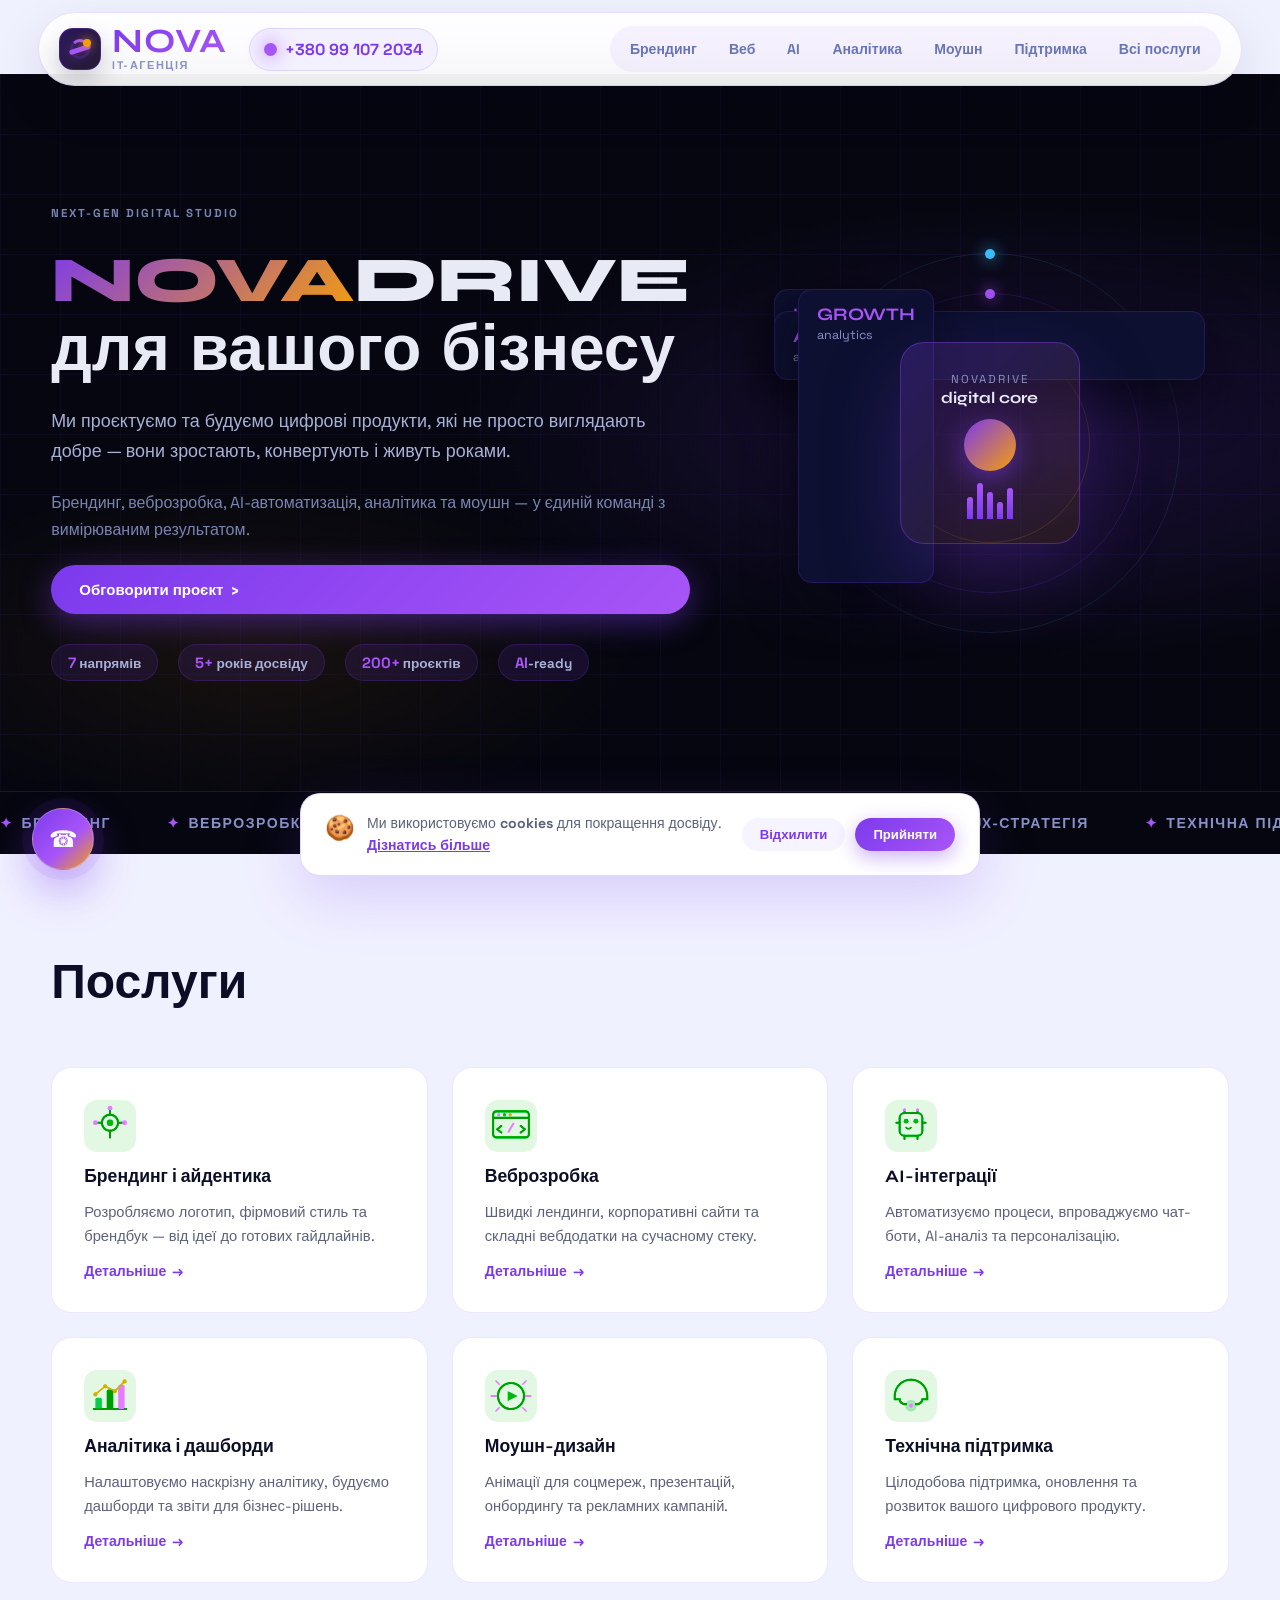
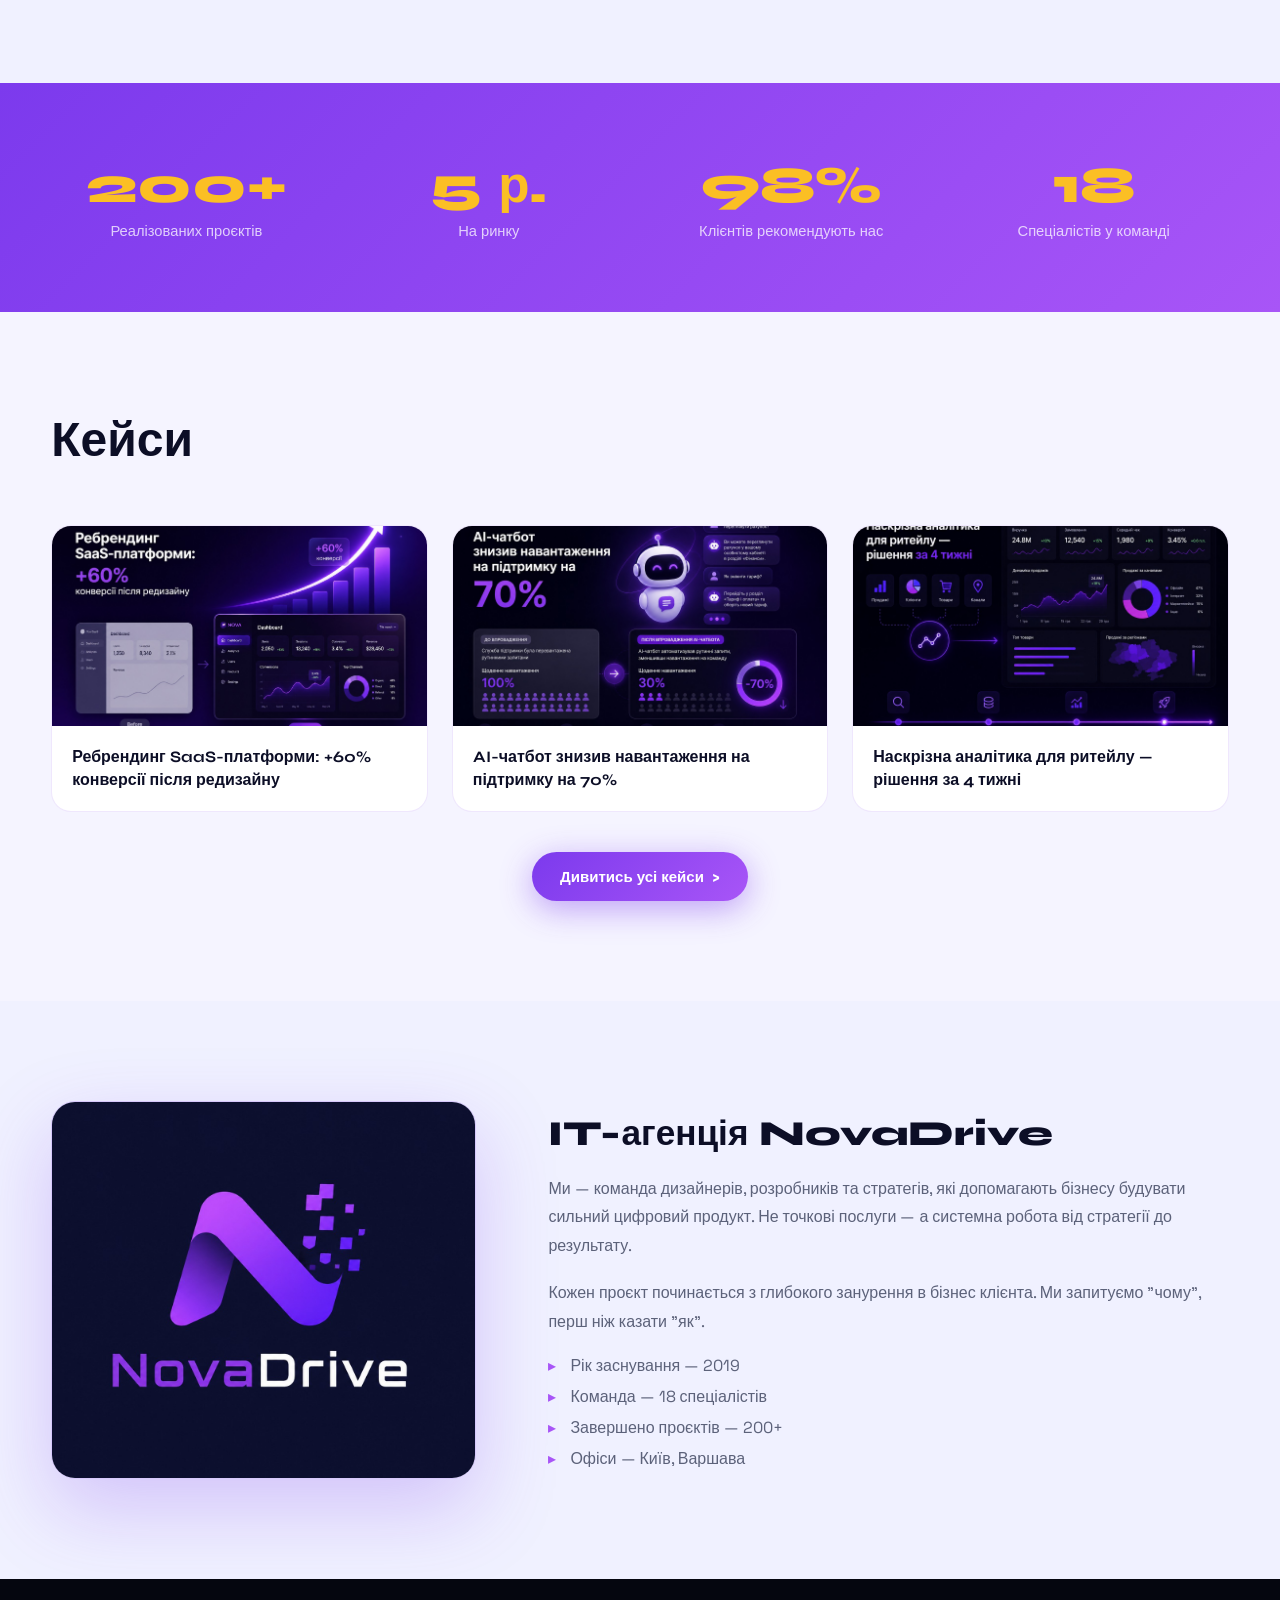
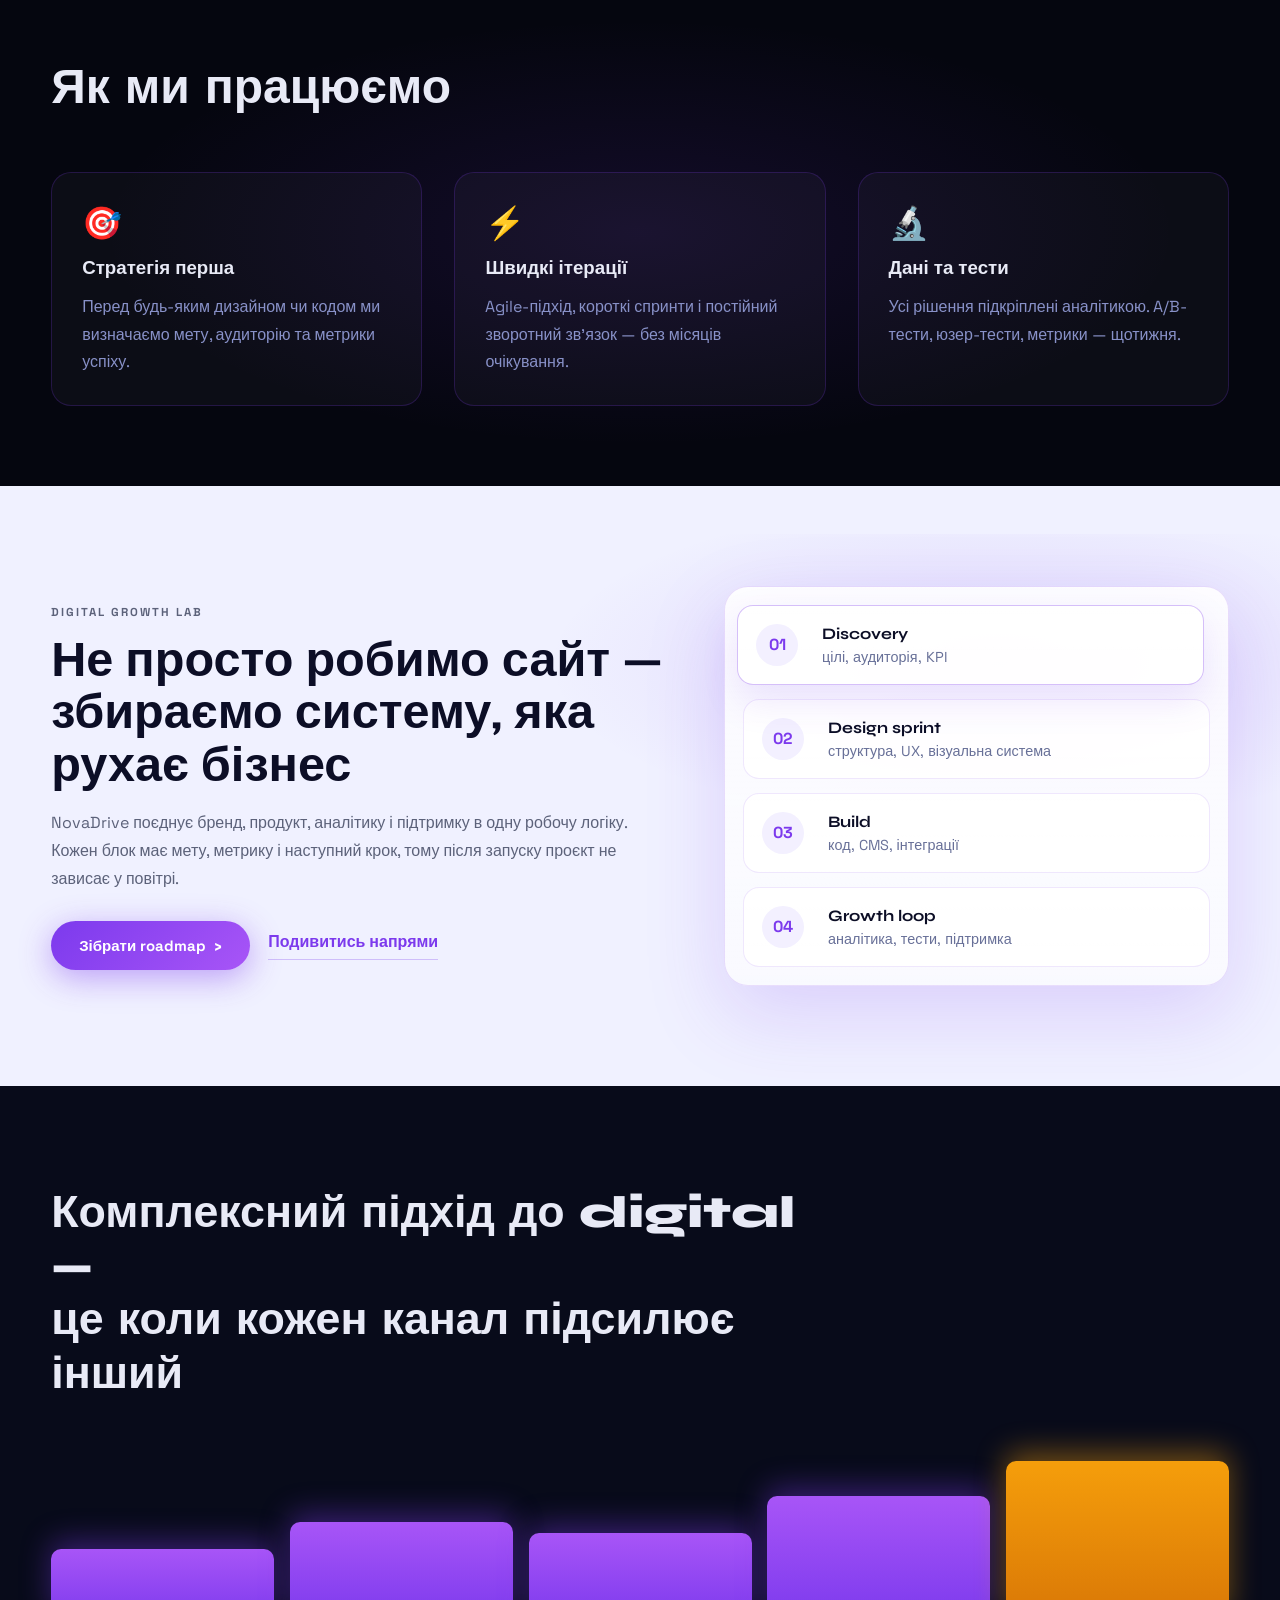
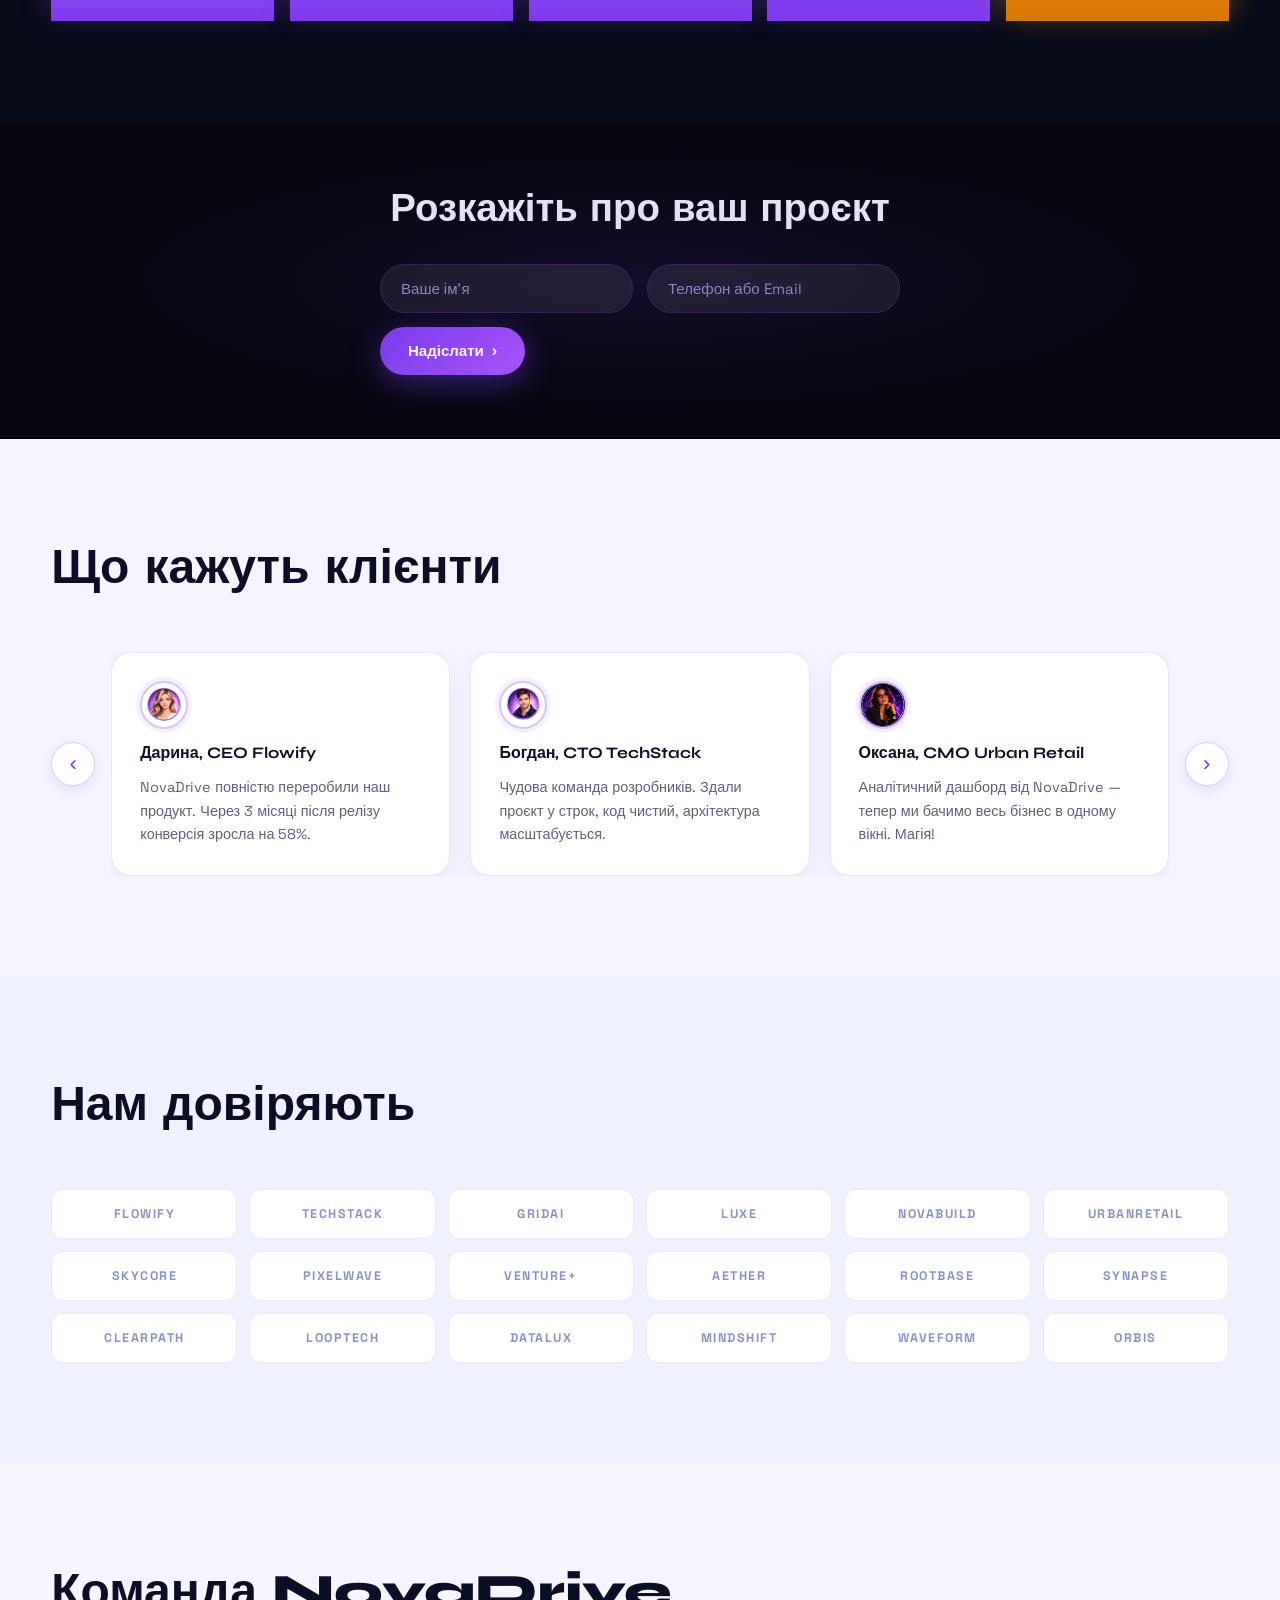
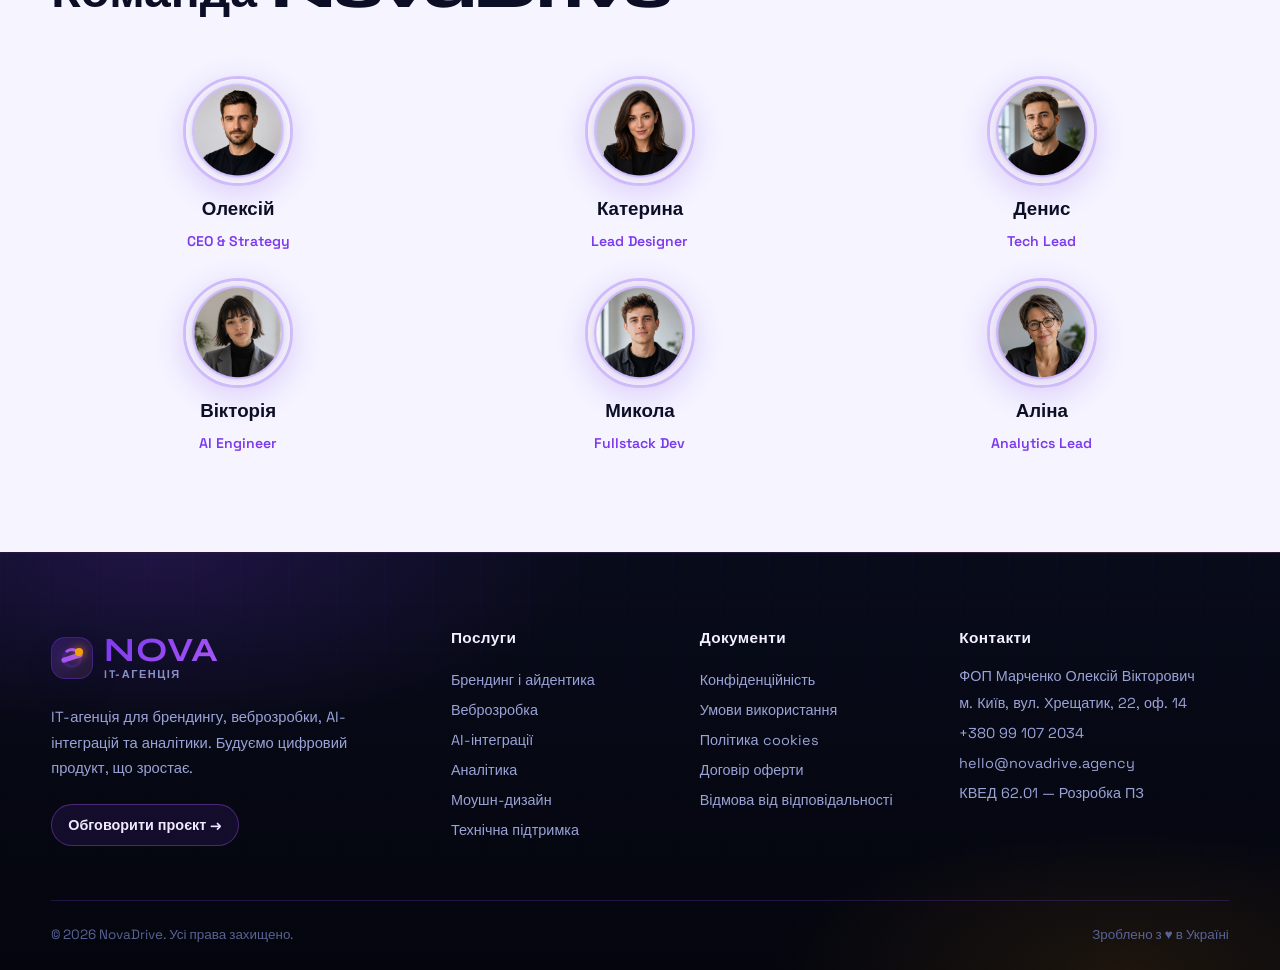
==== commit 704b3cd9: "v 1.2" ====
--- a/index.html
+++ b/index.html
@@ -229,19 +229,19 @@
       <div class="case-grid">
         <article class="case reveal">
           <div class="case-img">
-            <img src="/assets/img/case1.svg" alt="Ребрендинг SaaS-продукту"/>
+            <img src="/assets/img/case1.jpg" alt="Ребрендинг SaaS-продукту"/>
           </div>
           <h3>Ребрендинг SaaS-платформи: +60% конверсії після редизайну</h3>
         </article>
         <article class="case reveal">
           <div class="case-img">
-            <img src="/assets/img/case2.svg" alt="AI-чатбот для e-commerce"/>
+            <img src="/assets/img/case2.jpg" alt="AI-чатбот для e-commerce"/>
           </div>
           <h3>AI-чатбот знизив навантаження на підтримку на 70%</h3>
         </article>
         <article class="case reveal">
           <div class="case-img">
-            <img src="/assets/img/case3.svg" alt="Дашборд аналітики"/>
+            <img src="/assets/img/case3.jpg" alt="Дашборд аналітики"/>
           </div>
           <h3>Наскрізна аналітика для ритейлу — рішення за 4 тижні</h3>
         </article>
@@ -254,7 +254,7 @@
   <section class="about section" id="about">
     <div class="container about-grid">
       <div class="reveal illustration">
-        <img src="/assets/img/logo.svg" alt="NovaDrive office"/>
+        <img src="/assets/img/NovaDrive.jpg" alt="Команда NovaDrive в офісі"/>
       </div>
       <div class="reveal">
         <h2>IT-агенція NovaDrive</h2>
@@ -301,6 +301,28 @@
     </div>
   </section>
 
+
+  <!-- STRATEGY LAB -->
+  <section class="strategy-lab section">
+    <div class="container strategy-grid">
+      <div class="strategy-copy reveal">
+        <p class="eyebrow">Digital growth lab</p>
+        <h2>Не просто робимо сайт — збираємо систему, яка рухає бізнес</h2>
+        <p>NovaDrive поєднує бренд, продукт, аналітику і підтримку в одну робочу логіку. Кожен блок має мету, метрику і наступний крок, тому після запуску проєкт не зависає у повітрі.</p>
+        <div class="strategy-actions">
+          <a class="btn" href="#consult">Зібрати roadmap <i>›</i></a>
+          <a class="ghost-link" href="#services">Подивитись напрями</a>
+        </div>
+      </div>
+      <div class="strategy-board reveal" aria-label="Roadmap NovaDrive">
+        <div class="board-row active"><span>01</span><b>Discovery</b><em>цілі, аудиторія, KPI</em></div>
+        <div class="board-row"><span>02</span><b>Design sprint</b><em>структура, UX, візуальна система</em></div>
+        <div class="board-row"><span>03</span><b>Build</b><em>код, CMS, інтеграції</em></div>
+        <div class="board-row"><span>04</span><b>Growth loop</b><em>аналітика, тести, підтримка</em></div>
+      </div>
+    </div>
+  </section>
+
   <!-- GROWTH -->
   <section class="growth section">
     <div class="container">
@@ -339,32 +361,32 @@
         <div class="review-slider">
           <div class="review-track">
             <article class="review-card">
-              <div class="avatar"><img src="/assets/img/av1.svg" alt="Дарина"/></div>
+              <div class="avatar"><img src="/assets/img/avatars/avatars1.png" alt="Дарина"/></div>
               <h3>Дарина, CEO Flowify</h3>
               <p>NovaDrive повністю переробили наш продукт. Через 3 місяці після релізу конверсія зросла на 58%.</p>
             </article>
             <article class="review-card">
-              <div class="avatar"><img src="/assets/img/av2.svg" alt="Богдан"/></div>
+              <div class="avatar"><img src="/assets/img/avatars/avatars2.png" alt="Богдан"/></div>
               <h3>Богдан, CTO TechStack</h3>
               <p>Чудова команда розробників. Здали проєкт у строк, код чистий, архітектура масштабується.</p>
             </article>
             <article class="review-card">
-              <div class="avatar"><img src="/assets/img/av3.svg" alt="Оксана"/></div>
+              <div class="avatar"><img src="/assets/img/avatars/avatars3.png" alt="Оксана"/></div>
               <h3>Оксана, CMO Urban Retail</h3>
               <p>Аналітичний дашборд від NovaDrive — тепер ми бачимо весь бізнес в одному вікні. Магія!</p>
             </article>
             <article class="review-card">
-              <div class="avatar"><img src="/assets/img/av4.svg" alt="Руслан"/></div>
+              <div class="avatar"><img src="/assets/img/avatars/avatars4.png" alt="Руслан"/></div>
               <h3>Руслан, Founder GridAI</h3>
               <p>Вони не просто виконали технічне завдання — запропонували кращі рішення, ніж ми планували.</p>
             </article>
             <article class="review-card">
-              <div class="avatar"><img src="/assets/img/av5.svg" alt="Юлія"/></div>
+              <div class="avatar"><img src="/assets/img/avatars/avatars5.png" alt="Юлія"/></div>
               <h3>Юлія, Brand Director Luxe</h3>
               <p>Ребрендинг, якого ми хотіли роками. Команда вловила ДНК бренду з першого брифу.</p>
             </article>
             <article class="review-card">
-              <div class="avatar"><img src="/assets/img/av6.svg" alt="Ігор"/></div>
+              <div class="avatar"><img src="/assets/img/avatars/avatars6.png" alt="Ігор"/></div>
               <h3>Ігор, Operations Lead NovaBuild</h3>
               <p>AI-чатбот скоротив витрати на підтримку вдвічі. Окупився за 6 тижнів після запуску.</p>
             </article>
@@ -408,32 +430,32 @@
       <h2 class="title reveal">Команда NovaDrive</h2>
       <div class="team-grid">
         <article class="reveal">
-          <div><img src="/assets/img/team1.svg" alt="Олексій — CEO"/></div>
+          <div><img src="/assets/img/team/team1.jpg" alt="Олексій — CEO"/></div>
           <h3>Олексій</h3>
           <p>CEO & Strategy</p>
         </article>
         <article class="reveal">
-          <div><img src="/assets/img/team2.svg" alt="Катерина — Lead Designer"/></div>
+          <div><img src="/assets/img/team/team2.jpg" alt="Катерина — Lead Designer"/></div>
           <h3>Катерина</h3>
           <p>Lead Designer</p>
         </article>
         <article class="reveal">
-          <div><img src="/assets/img/team3.svg" alt="Денис — Tech Lead"/></div>
+          <div><img src="/assets/img/team/team3.jpg" alt="Денис — Tech Lead"/></div>
           <h3>Денис</h3>
           <p>Tech Lead</p>
         </article>
         <article class="reveal">
-          <div><img src="/assets/img/team4.svg" alt="Вікторія — AI Engineer"/></div>
+          <div><img src="/assets/img/team/team4.jpg" alt="Вікторія — AI Engineer"/></div>
           <h3>Вікторія</h3>
           <p>AI Engineer</p>
         </article>
         <article class="reveal">
-          <div><img src="/assets/img/team5.svg" alt="Микола — Fullstack Dev"/></div>
+          <div><img src="/assets/img/team/team5.jpg" alt="Микола — Fullstack Dev"/></div>
           <h3>Микола</h3>
           <p>Fullstack Dev</p>
         </article>
         <article class="reveal">
-          <div><img src="/assets/img/team6.svg" alt="Аліна — Analytics Lead"/></div>
+          <div><img src="/assets/img/team/team6.jpg" alt="Аліна — Analytics Lead"/></div>
           <h3>Аліна</h3>
           <p>Analytics Lead</p>
         </article>
--- a/assets/css/style.css
+++ b/assets/css/style.css
@@ -260,7 +260,8 @@
   box-shadow: 0 8px 32px rgba(124,58,237,0.45);
   transition: 0.25s; white-space: nowrap;
 }
-.btn:hover {
+.btn:hover,
+.magnetic-pop {
   transform: translateY(-2px);
   box-shadow: 0 14px 40px rgba(124,58,237,0.6);
 }
@@ -502,7 +503,7 @@
   box-shadow: 0 30px 80px rgba(124,58,237,0.25);
   border: 1px solid var(--border);
 }
-.illustration img { width: 100%; display: block; }
+.illustration img { width: 100%; height: 100%; min-height: 320px; display: block; object-fit: cover; }
 
 /* ── Cyber Band ──────────────────────────────────────────── */
 .cyber-band {
@@ -546,6 +547,71 @@
 }
 .stat p { color: rgba(255,255,255,0.75); font-size: 0.92rem; margin: 0; }
 .stat h3 span { color: var(--amber2); }
+
+
+/* ── Strategy Lab ───────────────────────────────────────── */
+.strategy-lab {
+  position: relative;
+  overflow: hidden;
+  background: #f0f1ff;
+}
+.strategy-lab::before {
+  content: '';
+  position: absolute;
+  inset: 8% 0 auto;
+  height: 72%;
+  background: radial-gradient(ellipse 55% 60% at 78% 30%, rgba(124,58,237,0.14), transparent 64%);
+  pointer-events: none;
+}
+.strategy-grid {
+  position: relative;
+  z-index: 1;
+  display: grid;
+  grid-template-columns: 1.1fr 0.9fr;
+  gap: 56px;
+  align-items: center;
+}
+.strategy-copy h2 {
+  font-family: 'Syne', sans-serif;
+  font-size: clamp(2rem, 3.8vw, 3.35rem);
+  line-height: 1.08;
+  margin: 12px 0 18px;
+  color: #0c0e26;
+}
+.strategy-copy p {
+  color: #5c627a;
+  line-height: 1.75;
+  margin: 0;
+  max-width: 650px;
+}
+.strategy-actions { display: flex; align-items: center; gap: 18px; flex-wrap: wrap; margin-top: 28px; }
+.ghost-link { color: var(--violet); font-weight: 800; text-decoration: none; border-bottom: 1px solid rgba(124,58,237,0.28); padding-bottom: 7px; }
+.ghost-link:hover { color: var(--amber); border-color: var(--amber); }
+.strategy-board {
+  display: grid;
+  gap: 14px;
+  padding: 18px;
+  border-radius: 24px;
+  background: linear-gradient(180deg, rgba(255,255,255,0.88), rgba(255,255,255,0.62));
+  border: 1px solid rgba(124,58,237,0.16);
+  box-shadow: 0 28px 80px rgba(124,58,237,0.18);
+}
+.board-row {
+  display: grid;
+  grid-template-columns: 50px 1fr;
+  gap: 5px 16px;
+  padding: 18px;
+  border-radius: 16px;
+  background: rgba(255,255,255,0.84);
+  border: 1px solid rgba(124,58,237,0.12);
+  transition: 0.25s ease;
+}
+.board-row span { grid-row: 1 / 3; display: grid; place-items: center; width: 42px; height: 42px; border-radius: 50%; background: #f3f0ff; color: var(--violet); font-weight: 900; }
+.board-row b { font-family: 'Syne', sans-serif; color: #0c0e26; }
+.board-row em { color: #687098; font-style: normal; font-size: 0.9rem; }
+.board-row.active,
+.board-row:hover { transform: translateX(-6px); border-color: rgba(124,58,237,0.32); box-shadow: 0 16px 36px rgba(124,58,237,0.13); }
+
 
 /* ── Growth / Chart ──────────────────────────────────────── */
 .growth { padding: 100px 0; background: var(--bg2); }
@@ -673,56 +739,87 @@
 .ticker-track span i { color: var(--violet2); font-style: normal; margin-right: 8px; }
 @keyframes ticker { from { transform: translateX(0); } to { transform: translateX(-50%); } }
 
-/* ── Footer ──────────────────────────────────────────────── */
+/* ── Footer ─────────────────────────────────────────────── */
 footer {
-  background: var(--bg); border-top: 1px solid var(--border); padding-top: 72px;
-}
+  position: relative;
+  overflow: hidden;
+  background:
+    radial-gradient(ellipse 55% 70% at 12% 0%, rgba(124,58,237,0.2), transparent 62%),
+    radial-gradient(ellipse 45% 55% at 88% 100%, rgba(245,158,11,0.1), transparent 62%),
+    linear-gradient(180deg, #080b1a 0%, #04050d 100%);
+  border-top: 1px solid rgba(168,85,247,0.22);
+  padding-top: 76px;
+}
+footer::before {
+  content: '';
+  position: absolute;
+  inset: 0;
+  background-image:
+    linear-gradient(rgba(124,58,237,0.045) 1px, transparent 1px),
+    linear-gradient(90deg, rgba(124,58,237,0.045) 1px, transparent 1px);
+  background-size: 48px 48px;
+  mask-image: linear-gradient(to bottom, rgba(0,0,0,0.8), transparent 78%);
+  pointer-events: none;
+}
+footer > .container { position: relative; z-index: 1; }
 .footer-grid {
-  display: grid; grid-template-columns: 1.8fr 1fr 1fr 1.2fr; gap: 44px;
-  padding-bottom: 56px; border-bottom: 1px solid var(--border);
-}
-.footer-brand { display: flex; flex-direction: column; gap: 18px; }
-.footer-brand p { color: var(--muted); font-size: 0.9rem; line-height: 1.7; margin: 0; }
+  display: grid; grid-template-columns: 1.65fr 0.95fr 1fr 1.25fr; gap: 44px;
+  padding-bottom: 54px; border-bottom: 1px solid rgba(124,58,237,0.24);
+}
+.footer-brand { display: flex; flex-direction: column; gap: 18px; max-width: 420px; }
+.footer-brand .logo { width: max-content; }
+.footer-brand p { color: #9aa3d7; font-size: 0.92rem; line-height: 1.75; margin: 0; }
 .footer-cta {
   display: inline-flex; align-items: center; gap: 8px;
-  color: var(--violet2); font-weight: 700; text-decoration: none; font-size: 0.9rem;
-  padding: 10px 0; border-bottom: 1px solid var(--border); width: max-content; transition: 0.2s;
-}
-.footer-cta:hover { color: var(--amber); border-color: var(--amber); }
-footer h3 { font-family: 'Syne', sans-serif; color: #e8eaf6; margin: 0 0 18px; font-size: 0.92rem; letter-spacing: 0.5px; }
-footer a { display: block; color: var(--muted); text-decoration: none; font-size: 0.88rem; padding: 5px 0; transition: 0.2s; }
-footer a:hover { color: var(--violet2); padding-left: 6px; }
-footer p { color: var(--muted); font-size: 0.88rem; margin: 3px 0; }
+  width: max-content; margin-top: 4px; padding: 11px 16px;
+  border: 1px solid rgba(168,85,247,0.38); border-radius: 999px;
+  color: #f0e9ff; background: rgba(124,58,237,0.12);
+  font-weight: 800; text-decoration: none; font-size: 0.9rem;
+  transition: 0.25s ease;
+}
+.footer-cta:hover { color: #fff; background: linear-gradient(135deg, #7c3aed, #a855f7); border-color: transparent; padding-left: 18px; box-shadow: 0 14px 34px rgba(124,58,237,0.28); }
+footer h3 { font-family: 'Syne', sans-serif; color: #f4f1ff; margin: 0 0 18px; font-size: 0.96rem; letter-spacing: 0.4px; }
+footer a { display: block; color: #9aa3d7; text-decoration: none; font-size: 0.9rem; padding: 6px 0; transition: 0.2s ease; }
+footer a:hover { color: #c4b5fd; padding-left: 6px; }
+footer p { color: #9aa3d7; font-size: 0.9rem; line-height: 1.55; margin: 4px 0; }
 .footer-bottom {
-  padding: 22px 0; display: flex; align-items: center; justify-content: space-between;
-}
-.footer-bottom p { color: #4a5280; font-size: 0.83rem; margin: 0; }
-
-/* ── Float Buttons ───────────────────────────────────────── */
+  padding: 24px 0; display: flex; align-items: center; justify-content: space-between; gap: 16px;
+}
+.footer-bottom p { color: #596396; font-size: 0.84rem; margin: 0; }
+
+/* ── Float Buttons ──────────────────────────────────────── */
+.float-call,
+.to-top {
+  position: fixed; z-index: 50;
+  display: grid; place-items: center; text-decoration: none;
+  border-radius: 50%; transition: 0.25s ease;
+  backdrop-filter: blur(16px);
+}
 .float-call {
-  position: fixed; bottom: 32px; right: 32px; z-index: 50;
-  width: 56px; height: 56px; border-radius: 50%;
-  background: linear-gradient(135deg, #7c3aed, #a855f7);
-  color: #fff; display: grid; place-items: center; text-decoration: none;
-  font-size: 1.4rem; box-shadow: 0 12px 40px rgba(124,58,237,0.5);
-  transition: 0.25s; animation: float-pulse 3s ease-in-out infinite;
-}
-.float-call:hover { transform: scale(1.1); box-shadow: 0 18px 50px rgba(124,58,237,0.7); }
+  bottom: 30px; left: 32px; right: auto;
+  width: 62px; height: 62px;
+  background: linear-gradient(135deg, #7c3aed, #a855f7 58%, #f59e0b);
+  color: #fff; font-size: 1.45rem;
+  border: 1px solid rgba(255,255,255,0.22);
+  box-shadow: 0 18px 46px rgba(124,58,237,0.45), 0 0 0 10px rgba(124,58,237,0.08);
+  animation: float-pulse 3s ease-in-out infinite;
+}
+.float-call:hover { transform: translateY(-3px) scale(1.06); box-shadow: 0 24px 62px rgba(124,58,237,0.62), 0 0 0 14px rgba(124,58,237,0.1); }
 @keyframes float-pulse {
-  0%,100% { box-shadow: 0 12px 40px rgba(124,58,237,0.5); }
-  50%      { box-shadow: 0 12px 60px rgba(124,58,237,0.8), 0 0 0 12px rgba(124,58,237,0.08); }
+  0%,100% { box-shadow: 0 18px 46px rgba(124,58,237,0.45), 0 0 0 8px rgba(124,58,237,0.07); }
+  50%      { box-shadow: 0 18px 62px rgba(124,58,237,0.72), 0 0 0 16px rgba(124,58,237,0.1); }
 }
 
 .to-top {
-  position: fixed; bottom: 96px; right: 32px; z-index: 50;
-  width: 44px; height: 44px; border-radius: 50%;
-  background: rgba(255,255,255,0.9); border: 1px solid rgba(124,58,237,0.25);
-  color: var(--violet); display: grid; place-items: center; text-decoration: none;
-  font-size: 1.1rem; box-shadow: 0 8px 24px rgba(124,58,237,0.15);
-  opacity: 0; pointer-events: none; transition: 0.3s;
-}
-.to-top.visible { opacity: 1; pointer-events: all; }
-.to-top:hover { background: var(--violet); color: #fff; }
+  bottom: 30px; right: 32px;
+  width: 48px; height: 48px;
+  background: rgba(255,255,255,0.94); border: 1px solid rgba(124,58,237,0.28);
+  color: var(--violet); font-size: 1.1rem;
+  box-shadow: 0 14px 34px rgba(12,14,38,0.16);
+  opacity: 0; pointer-events: none; transform: translateY(10px);
+}
+.to-top.visible { opacity: 1; pointer-events: all; transform: translateY(0); }
+.to-top:hover { background: linear-gradient(135deg, #7c3aed, #a855f7); color: #fff; border-color: transparent; transform: translateY(-3px); box-shadow: 0 18px 46px rgba(124,58,237,0.38); }
 
 /* ── Cookie Banner ───────────────────────────────────────── */
 .cookie-banner {
@@ -765,3 +862,5 @@
   .footer-grid { grid-template-columns: 1fr; }
   .review-card { min-width: 100%; }
 }
+
+@media (max-width: 768px) { .strategy-grid { grid-template-columns: 1fr; } .board-row.active, .board-row:hover { transform: none; } }
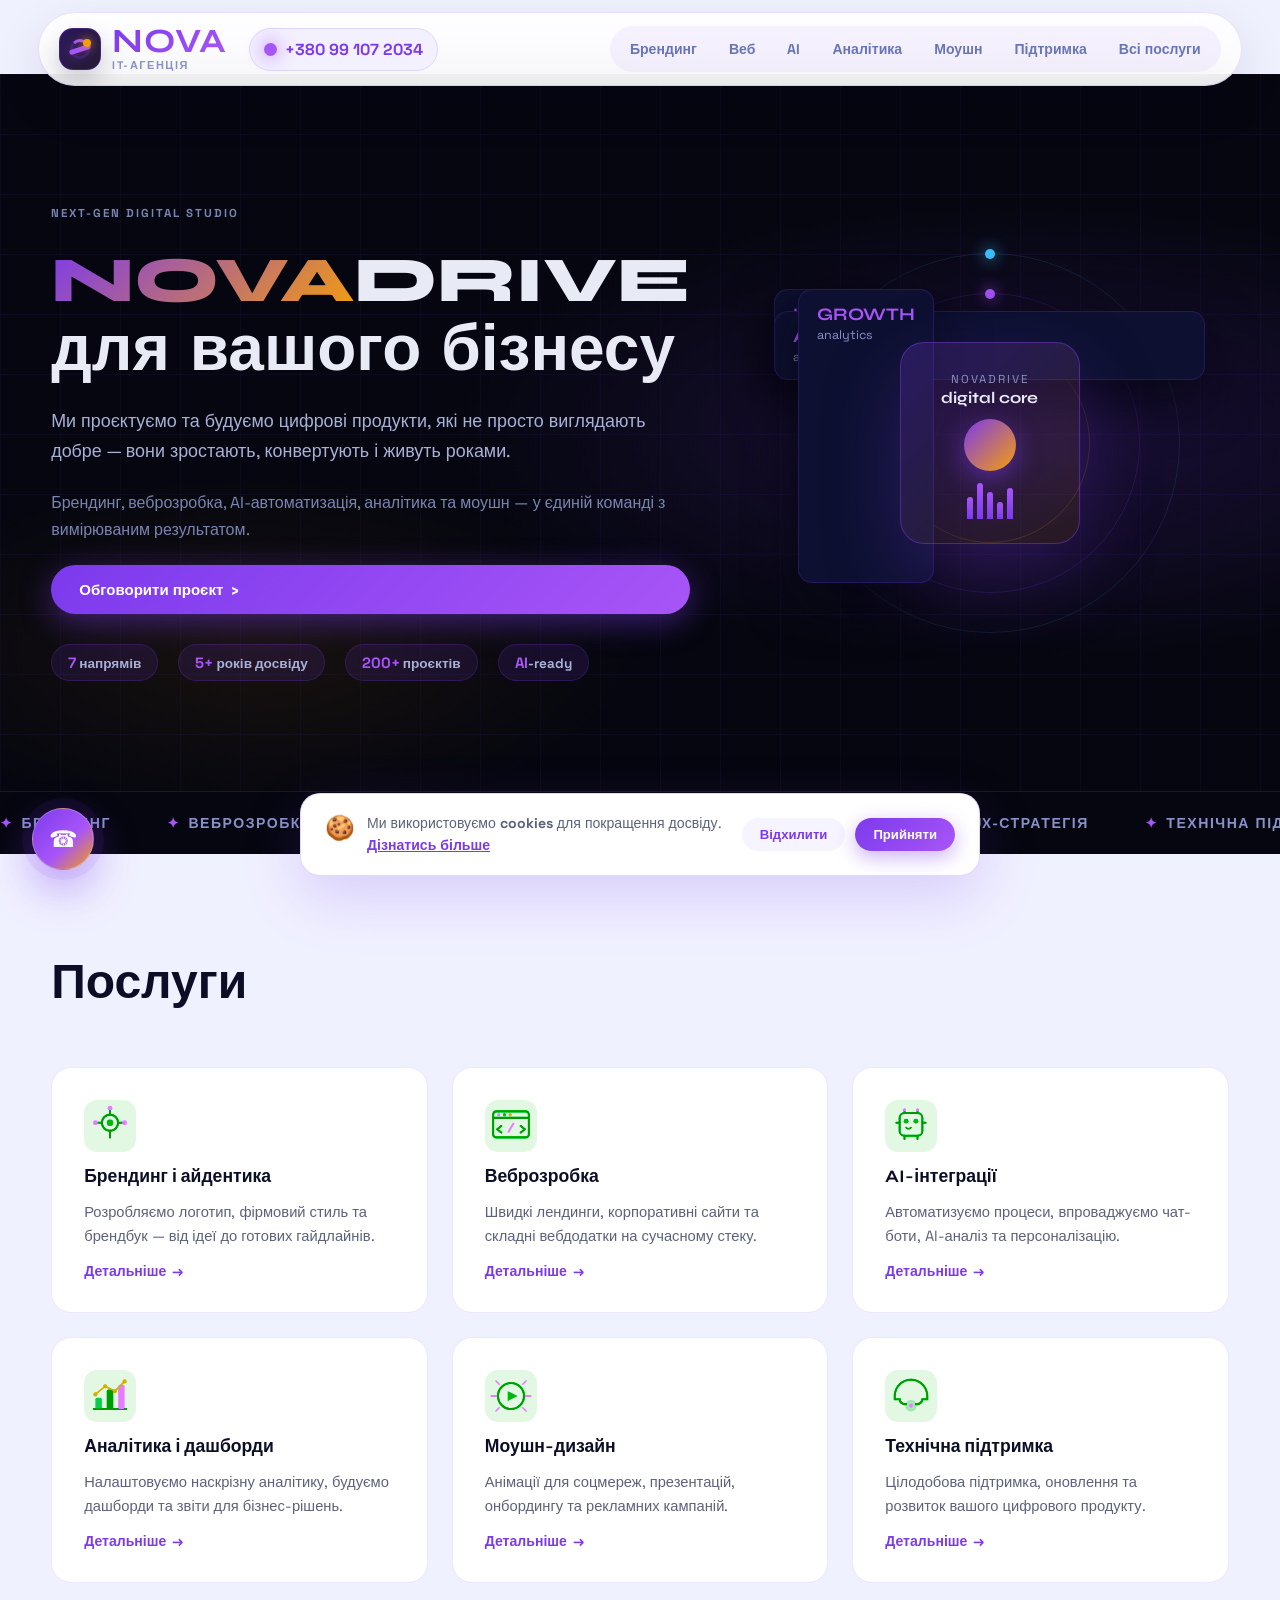
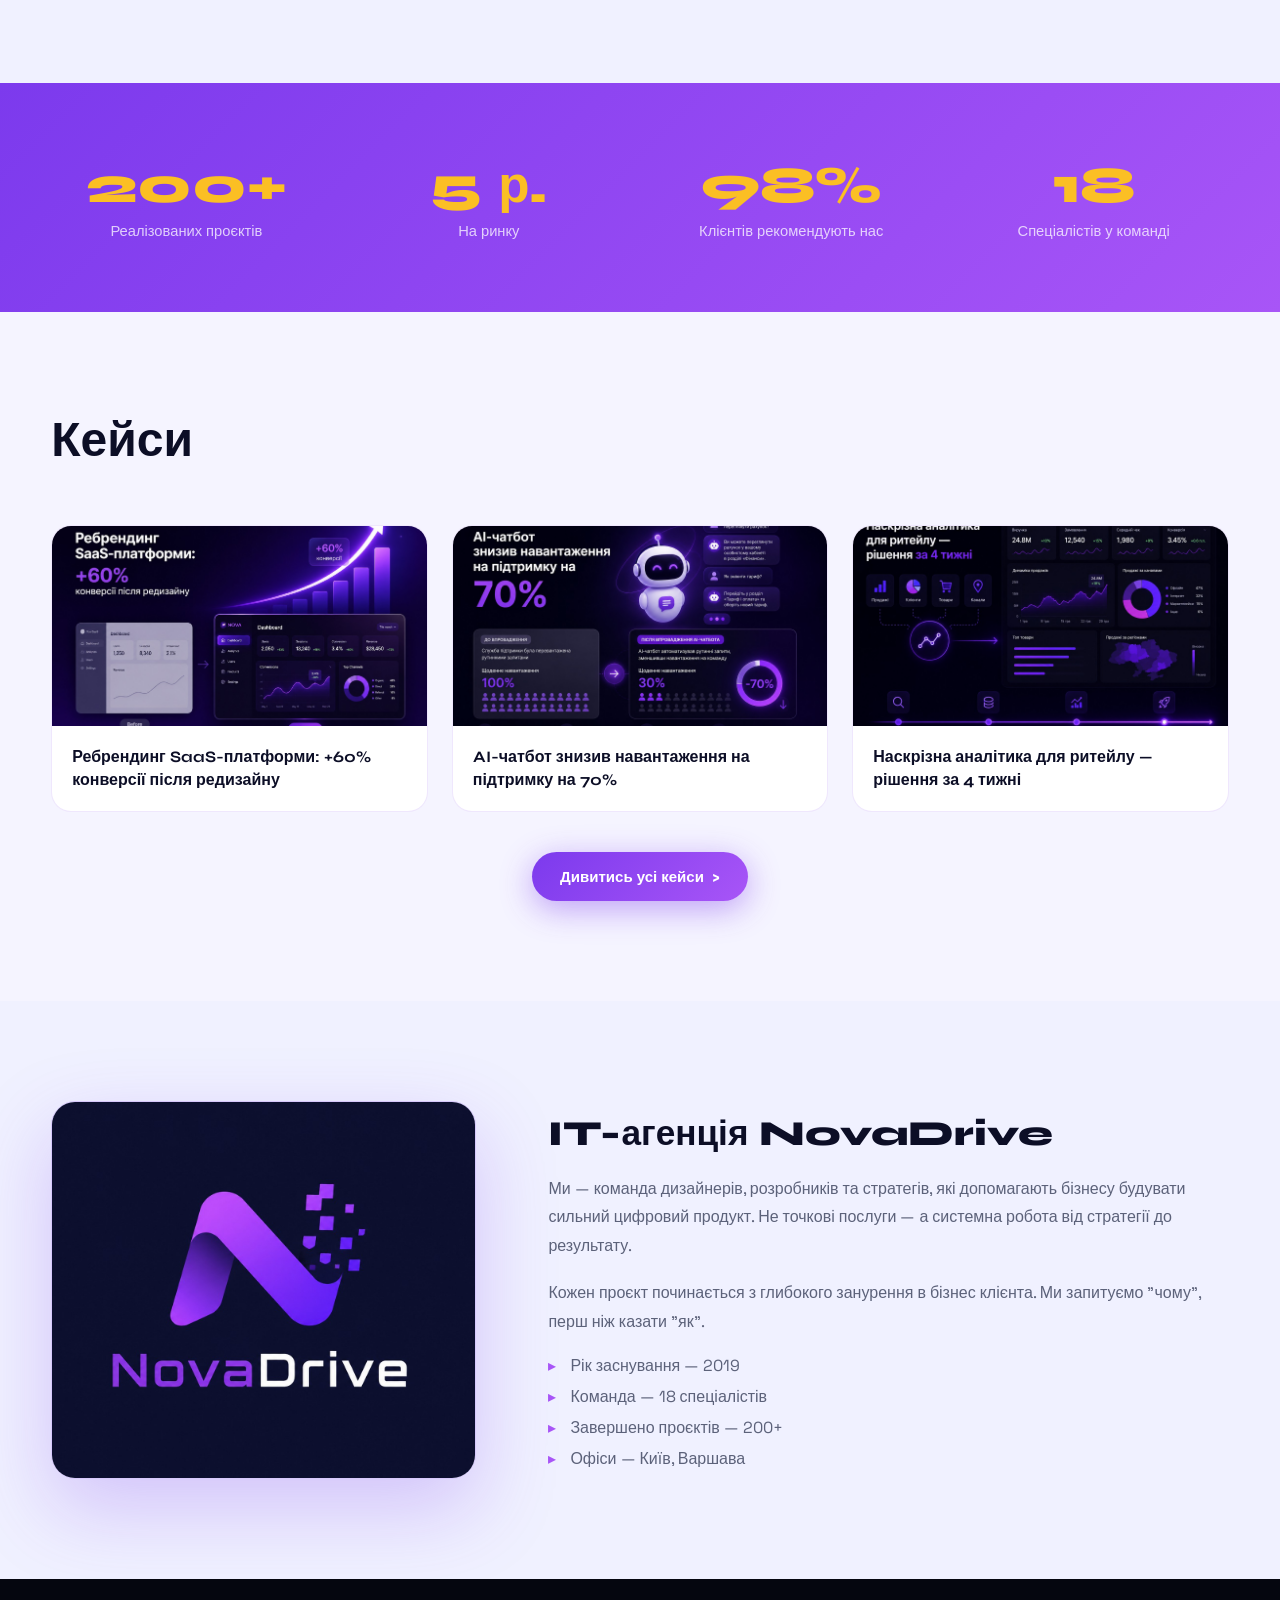
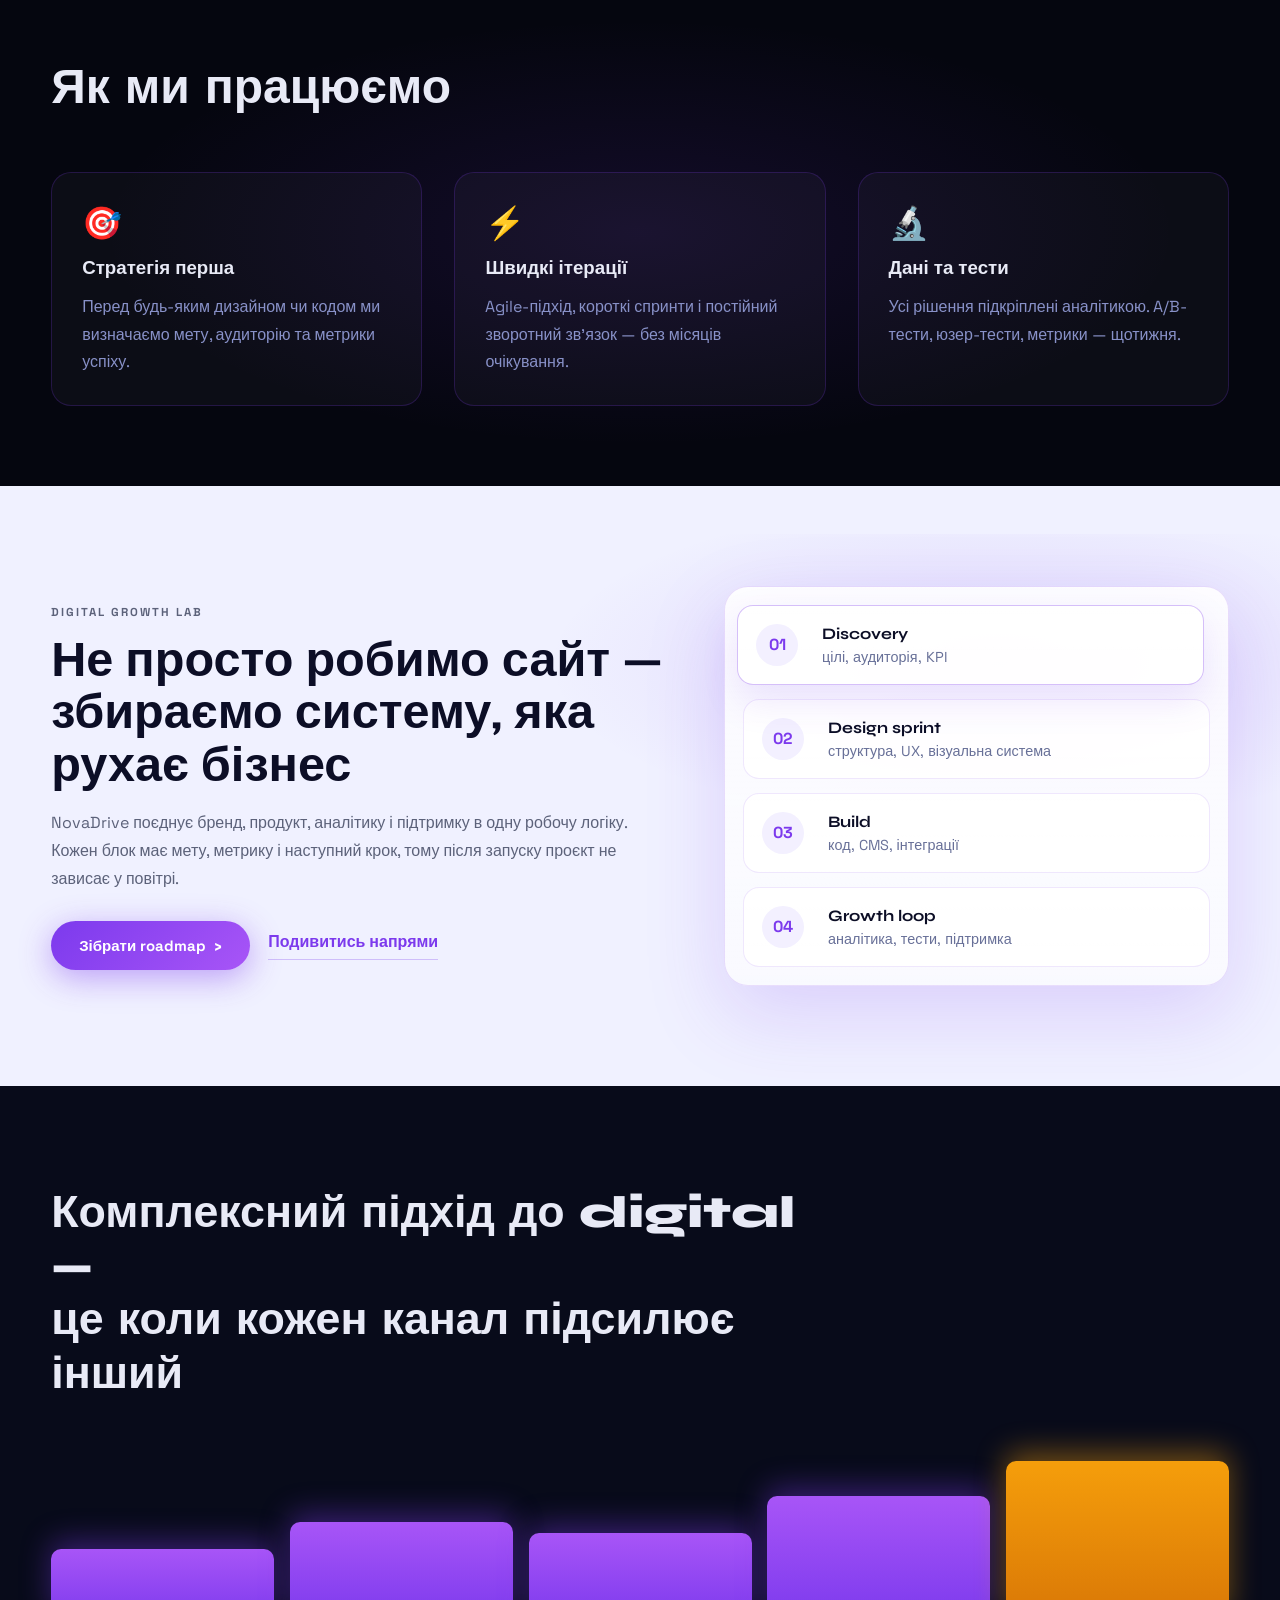
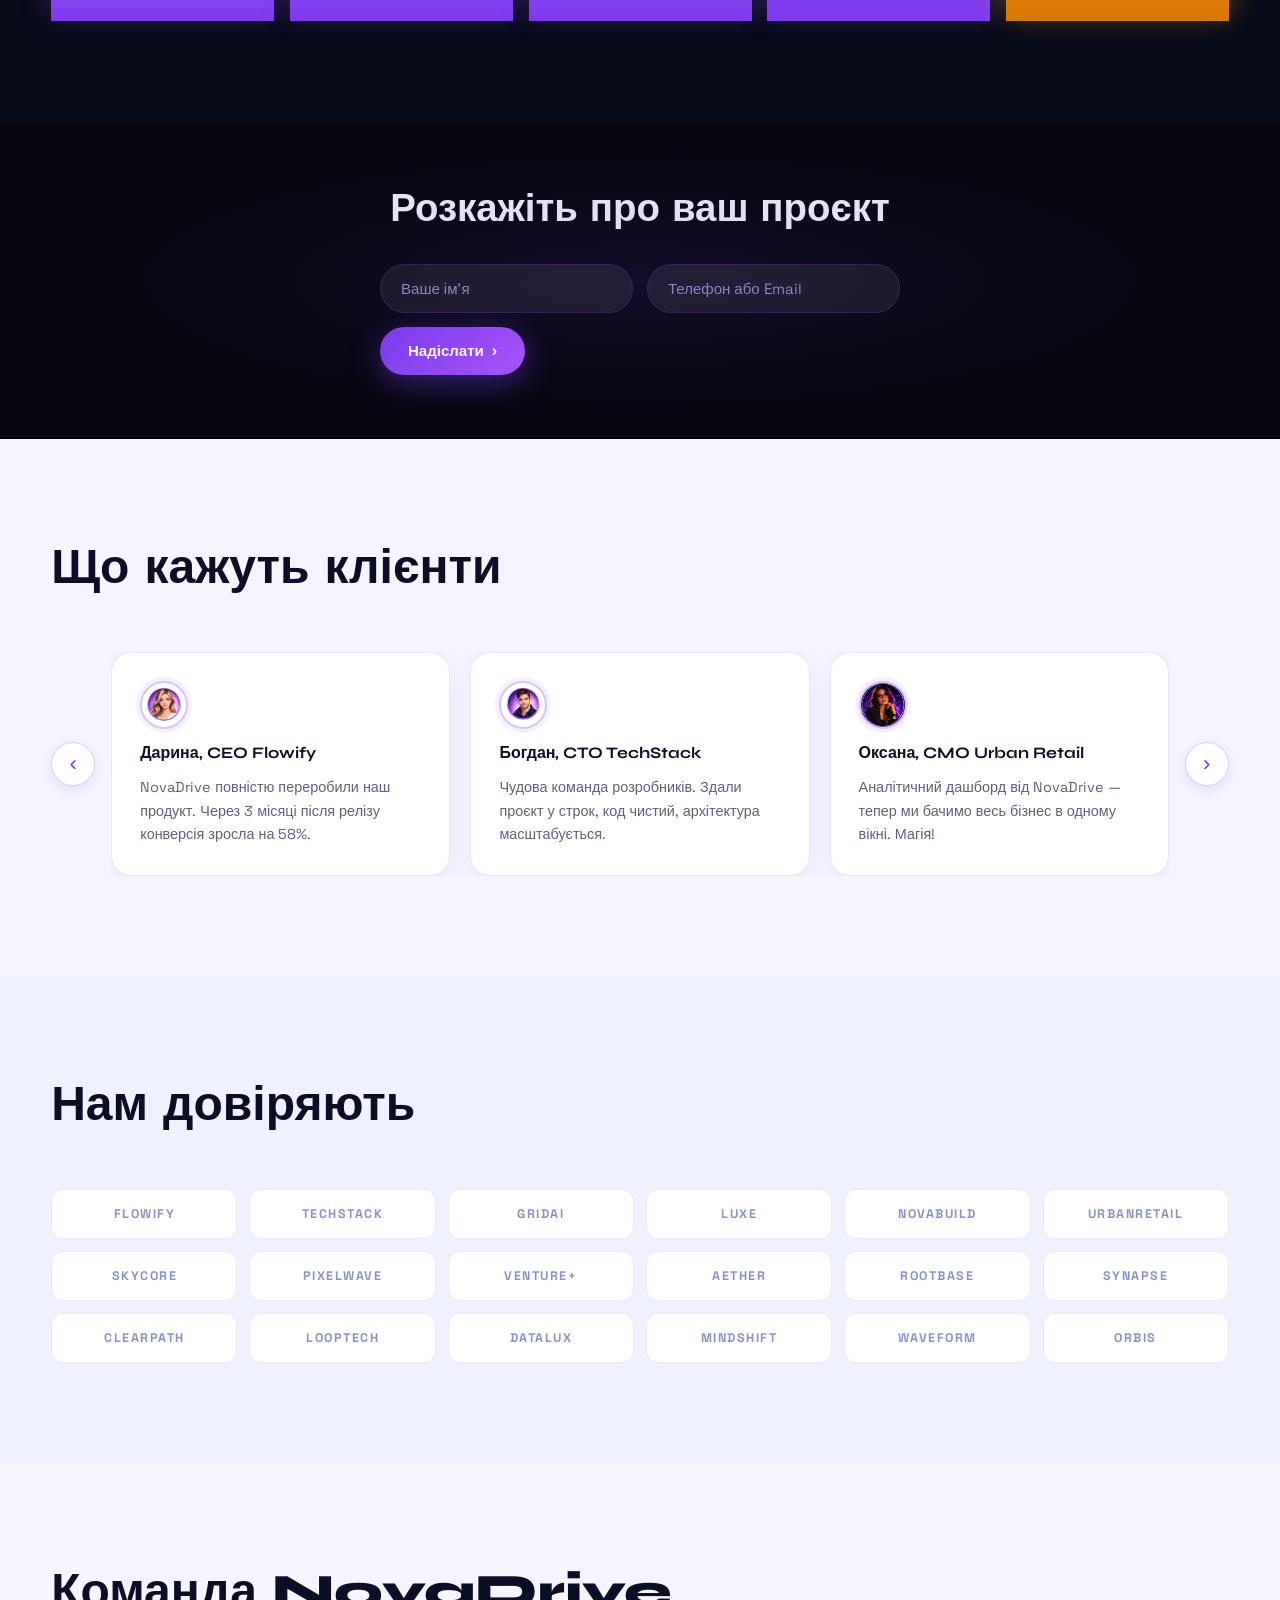
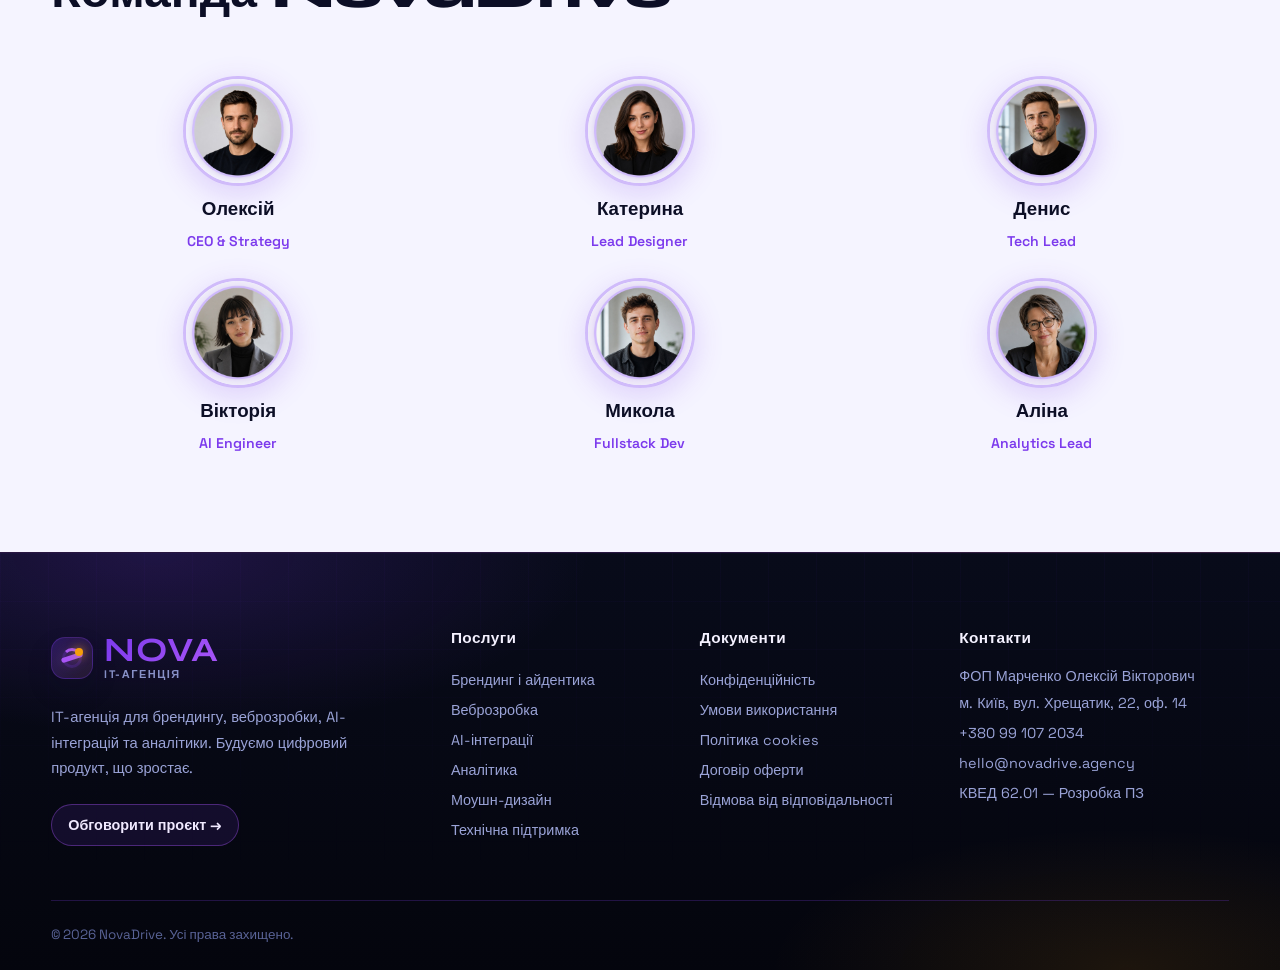
==== commit 7a7970ae: "v 1.2. delete love" ====
--- a/index.html
+++ b/index.html
@@ -1,531 +1,648 @@
 <!doctype html>
 <html lang="uk">
-<head>
-  <meta charset="UTF-8"/>
-  <meta name="viewport" content="width=device-width, initial-scale=1.0"/>
-  <title>NovaDrive — IT-агенція нового покоління</title>
-  <meta name="description" content="NovaDrive — команда, яка будує цифровий продукт: брендинг, веброзробка, AI-інтеграції, аналітика та зростання."/>
-  <link rel="stylesheet" href="/assets/css/style.css"/>
-</head>
-<body>
-
-<div class="loader"><div class="loader-ring"></div></div>
-
-<!-- HEADER -->
-<header class="site-header" id="top">
-  <div class="container nav-wrap">
-    <a class="logo logo-premium" href="/" aria-label="NovaDrive">
-      <span class="logo-mark"><i></i></span>
-      <span class="logo-text"><b>NOVA</b><em>IT-агенція</em></span>
-    </a>
-    <div class="quick-contact">
-      <span class="dot"></span>
-      <a href="tel:+380991072034">+380 99 107 2034</a>
-    </div>
-    <nav class="desktop-nav">
-      <a href="/branding">Брендинг</a>
-      <a href="/webdev">Веб</a>
-      <a href="/ai">AI</a>
-      <a href="/analytics">Аналітика</a>
-      <a href="/motion">Моушн</a>
-      <a href="/support">Підтримка</a>
-      <a href="#services">Всі послуги</a>
-    </nav>
-    <button class="menu-btn" aria-label="Меню" aria-expanded="false">
-      <span></span><span></span><span></span>
-    </button>
-  </div>
-</header>
-
-<!-- MEGA MENU -->
-<aside class="mega-menu" aria-hidden="true">
-  <div class="mega-panel">
-    <div class="mega-head">
-      <a class="logo logo-premium" href="#top" aria-label="NovaDrive">
-        <span class="logo-mark"><i></i></span>
-        <span class="logo-text"><b>NOVA</b><em>IT-агенція</em></span>
-      </a>
-      <button class="close-menu" aria-label="Закрити">×</button>
-    </div>
-    <div class="mega-grid">
-      <div class="mega-card featured">
-        <p class="eyebrow">IT-агенція нового покоління</p>
-        <h3>Будуємо цифровий продукт, що працює і продає</h3>
-        <p>Від стратегії та брендингу до коду, AI та аналітики — усе в одній команді.</p>
-        <a class="btn small" href="#consult">Обговорити проєкт <i>›</i></a>
+  <head>
+    <meta charset="UTF-8" />
+    <meta name="viewport" content="width=device-width, initial-scale=1.0" />
+    <title>NovaDrive — IT-агенція нового покоління</title>
+    <meta
+      name="description"
+      content="NovaDrive — команда, яка будує цифровий продукт: брендинг, веброзробка, AI-інтеграції, аналітика та зростання."
+    />
+    <link rel="stylesheet" href="/assets/css/style.css" />
+  </head>
+  <body>
+    <div class="loader"><div class="loader-ring"></div></div>
+
+    <!-- HEADER -->
+    <header class="site-header" id="top">
+      <div class="container nav-wrap">
+        <a class="logo logo-premium" href="/" aria-label="NovaDrive">
+          <span class="logo-mark"><i></i></span>
+          <span class="logo-text"><b>NOVA</b><em>IT-агенція</em></span>
+        </a>
+        <div class="quick-contact">
+          <span class="dot"></span>
+          <a href="tel:+380991072034">+380 99 107 2034</a>
+        </div>
+        <nav class="desktop-nav">
+          <a href="/branding">Брендинг</a>
+          <a href="/webdev">Веб</a>
+          <a href="/ai">AI</a>
+          <a href="/analytics">Аналітика</a>
+          <a href="/motion">Моушн</a>
+          <a href="/support">Підтримка</a>
+          <a href="#services">Всі послуги</a>
+        </nav>
+        <button class="menu-btn" aria-label="Меню" aria-expanded="false">
+          <span></span><span></span><span></span>
+        </button>
       </div>
-      <div class="mega-card">
-        <h3>Навігація</h3>
-        <a href="#about">Про нас</a>
-        <a href="#cases">Кейси</a>
-        <a href="#reviews">Відгуки</a>
-        <a href="#team">Команда</a>
-        <a href="#consult">Консультація</a>
+    </header>
+
+    <!-- MEGA MENU -->
+    <aside class="mega-menu" aria-hidden="true">
+      <div class="mega-panel">
+        <div class="mega-head">
+          <a class="logo logo-premium" href="#top" aria-label="NovaDrive">
+            <span class="logo-mark"><i></i></span>
+            <span class="logo-text"><b>NOVA</b><em>IT-агенція</em></span>
+          </a>
+          <button class="close-menu" aria-label="Закрити">×</button>
+        </div>
+        <div class="mega-grid">
+          <div class="mega-card featured">
+            <p class="eyebrow">IT-агенція нового покоління</p>
+            <h3>Будуємо цифровий продукт, що працює і продає</h3>
+            <p>
+              Від стратегії та брендингу до коду, AI та аналітики — усе в одній
+              команді.
+            </p>
+            <a class="btn small" href="#consult">Обговорити проєкт <i>›</i></a>
+          </div>
+          <div class="mega-card">
+            <h3>Навігація</h3>
+            <a href="#about">Про нас</a>
+            <a href="#cases">Кейси</a>
+            <a href="#reviews">Відгуки</a>
+            <a href="#team">Команда</a>
+            <a href="#consult">Консультація</a>
+          </div>
+          <div class="mega-card">
+            <h3>Послуги</h3>
+            <a href="/branding">Брендинг і айдентика</a>
+            <a href="/webdev">Веброзробка</a>
+            <a href="/ai">AI-інтеграції</a>
+            <a href="/analytics">Аналітика і дашборди</a>
+            <a href="/motion">Моушн-дизайн</a>
+            <a href="/support">Технічна підтримка</a>
+          </div>
+          <div class="mega-card contact-card">
+            <h3>Контакти</h3>
+            <p>ФОП Марченко Олексій Вікторович</p>
+            <p>м. Київ, вул. Хрещатик, 22, оф. 14</p>
+            <a href="tel:+380991072034">+380 99 107 2034</a>
+            <a href="mailto:hello@novadrive.agency">hello@novadrive.agency</a>
+            <p>КВЕД 62.01 — Розробка ПЗ</p>
+          </div>
+        </div>
       </div>
-      <div class="mega-card">
-        <h3>Послуги</h3>
-        <a href="/branding">Брендинг і айдентика</a>
-        <a href="/webdev">Веброзробка</a>
-        <a href="/ai">AI-інтеграції</a>
-        <a href="/analytics">Аналітика і дашборди</a>
-        <a href="/motion">Моушн-дизайн</a>
-        <a href="/support">Технічна підтримка</a>
+    </aside>
+
+    <!-- MAIN -->
+    <main>
+      <!-- HERO -->
+      <section class="hero">
+        <div class="container hero-grid">
+          <div class="hero-text reveal">
+            <p class="eyebrow">Next-gen digital studio</p>
+            <h1><span>NOVA</span>DRIVE<br />для вашого бізнесу</h1>
+            <p class="lead">
+              Ми проєктуємо та будуємо цифрові продукти, які не просто
+              виглядають добре — вони зростають, конвертують і живуть роками.
+            </p>
+            <p>
+              Брендинг, веброзробка, AI-автоматизація, аналітика та моушн — у
+              єдиній команді з вимірюваним результатом.
+            </p>
+            <a href="#consult" class="btn">Обговорити проєкт <i>›</i></a>
+            <div class="hero-proof">
+              <span><b>7</b> напрямів</span>
+              <span><b>5+</b> років досвіду</span>
+              <span><b>200+</b> проєктів</span>
+              <span><b>AI</b>‑ready</span>
+            </div>
+          </div>
+          <div class="hero-art reveal">
+            <div class="orbit-ring"></div>
+            <div class="orbit-ring"></div>
+            <div class="orbit-ring"></div>
+            <div class="screen-card">
+              <b>UI/UX</b><span>pixel-perfect</span>
+            </div>
+            <div class="screen-card card-2">
+              <b>AI</b><span>automation</span>
+            </div>
+            <div class="screen-card card-3">
+              <b>GROWTH</b><span>analytics</span>
+            </div>
+            <div class="core-card">
+              <div class="core-card-head">
+                <span>NovaDrive</span>
+                <b>digital core</b>
+              </div>
+              <div class="avatar-shape"></div>
+              <div class="pulse-bars">
+                <span></span><span></span><span></span><span></span
+                ><span></span>
+              </div>
+            </div>
+          </div>
+        </div>
+      </section>
+
+      <!-- TICKER -->
+      <div class="ticker-section">
+        <div class="ticker-track">
+          <span><i>✦</i>Брендинг</span>
+          <span><i>✦</i>Веброзробка</span>
+          <span><i>✦</i>AI-інтеграції</span>
+          <span><i>✦</i>Аналітика</span>
+          <span><i>✦</i>Моушн-дизайн</span>
+          <span><i>✦</i>UX-стратегія</span>
+          <span><i>✦</i>Технічна підтримка</span>
+          <span><i>✦</i>Брендинг</span>
+          <span><i>✦</i>Веброзробка</span>
+          <span><i>✦</i>AI-інтеграції</span>
+          <span><i>✦</i>Аналітика</span>
+          <span><i>✦</i>Моушн-дизайн</span>
+          <span><i>✦</i>UX-стратегія</span>
+          <span><i>✦</i>Технічна підтримка</span>
+        </div>
       </div>
-      <div class="mega-card contact-card">
-        <h3>Контакти</h3>
-        <p>ФОП Марченко Олексій Вікторович</p>
-        <p>м. Київ, вул. Хрещатик, 22, оф. 14</p>
-        <a href="tel:+380991072034">+380 99 107 2034</a>
-        <a href="mailto:hello@novadrive.agency">hello@novadrive.agency</a>
-        <p>КВЕД 62.01 — Розробка ПЗ</p>
+
+      <!-- SERVICES -->
+      <section class="services section" id="services">
+        <div class="container">
+          <h2 class="title reveal">Послуги</h2>
+          <div class="service-grid">
+            <article class="service-card reveal">
+              <img src="/assets/img/branding.svg" alt="Брендинг" />
+              <h3>Брендинг і айдентика</h3>
+              <p>
+                Розробляємо логотип, фірмовий стиль та брендбук — від ідеї до
+                готових гайдлайнів.
+              </p>
+              <a href="/branding">Детальніше</a>
+            </article>
+            <article class="service-card reveal">
+              <img src="/assets/img/webdev.svg" alt="Веб" />
+              <h3>Веброзробка</h3>
+              <p>
+                Швидкі лендинги, корпоративні сайти та складні вебдодатки на
+                сучасному стеку.
+              </p>
+              <a href="/webdev">Детальніше</a>
+            </article>
+            <article class="service-card reveal">
+              <img src="/assets/img/ai.svg" alt="AI" />
+              <h3>AI-інтеграції</h3>
+              <p>
+                Автоматизуємо процеси, впроваджуємо чат-боти, AI-аналіз та
+                персоналізацію.
+              </p>
+              <a href="/ai">Детальніше</a>
+            </article>
+            <article class="service-card reveal">
+              <img src="/assets/img/analytics.svg" alt="Аналітика" />
+              <h3>Аналітика і дашборди</h3>
+              <p>
+                Налаштовуємо наскрізну аналітику, будуємо дашборди та звіти для
+                бізнес-рішень.
+              </p>
+              <a href="/analytics">Детальніше</a>
+            </article>
+            <article class="service-card reveal">
+              <img src="/assets/img/motion.svg" alt="Моушн" />
+              <h3>Моушн-дизайн</h3>
+              <p>
+                Анімації для соцмереж, презентацій, онбордингу та рекламних
+                кампаній.
+              </p>
+              <a href="/motion">Детальніше</a>
+            </article>
+            <article class="service-card reveal">
+              <img src="/assets/img/support.svg" alt="Підтримка" />
+              <h3>Технічна підтримка</h3>
+              <p>
+                Цілодобова підтримка, оновлення та розвиток вашого цифрового
+                продукту.
+              </p>
+              <a href="/support">Детальніше</a>
+            </article>
+          </div>
+        </div>
+      </section>
+
+      <!-- STATS -->
+      <section class="stats-band">
+        <div class="container stats-grid">
+          <div class="stat reveal">
+            <h3><span data-val="200" data-suffix="+">0+</span></h3>
+            <p>Реалізованих проєктів</p>
+          </div>
+          <div class="stat reveal">
+            <h3><span data-val="5" data-suffix=" р.">0 р.</span></h3>
+            <p>На ринку</p>
+          </div>
+          <div class="stat reveal">
+            <h3><span data-val="98" data-suffix="%">0%</span></h3>
+            <p>Клієнтів рекомендують нас</p>
+          </div>
+          <div class="stat reveal">
+            <h3><span data-val="18" data-suffix="">0</span></h3>
+            <p>Спеціалістів у команді</p>
+          </div>
+        </div>
+      </section>
+
+      <!-- CASES -->
+      <section class="cases section soft" id="cases">
+        <div class="container">
+          <h2 class="title reveal">Кейси</h2>
+          <div class="case-grid">
+            <article class="case reveal">
+              <div class="case-img">
+                <img
+                  src="/assets/img/case1.jpg"
+                  alt="Ребрендинг SaaS-продукту"
+                />
+              </div>
+              <h3>Ребрендинг SaaS-платформи: +60% конверсії після редизайну</h3>
+            </article>
+            <article class="case reveal">
+              <div class="case-img">
+                <img
+                  src="/assets/img/case2.jpg"
+                  alt="AI-чатбот для e-commerce"
+                />
+              </div>
+              <h3>AI-чатбот знизив навантаження на підтримку на 70%</h3>
+            </article>
+            <article class="case reveal">
+              <div class="case-img">
+                <img src="/assets/img/case3.jpg" alt="Дашборд аналітики" />
+              </div>
+              <h3>Наскрізна аналітика для ритейлу — рішення за 4 тижні</h3>
+            </article>
+          </div>
+          <a class="btn center" href="#consult">Дивитись усі кейси <i>›</i></a>
+        </div>
+      </section>
+
+      <!-- ABOUT -->
+      <section class="about section" id="about">
+        <div class="container about-grid">
+          <div class="reveal illustration">
+            <img
+              src="/assets/img/NovaDrive.jpg"
+              alt="Команда NovaDrive в офісі"
+            />
+          </div>
+          <div class="reveal">
+            <h2>IT-агенція NovaDrive</h2>
+            <p>
+              Ми — команда дизайнерів, розробників та стратегів, які допомагають
+              бізнесу будувати сильний цифровий продукт. Не точкові послуги — а
+              системна робота від стратегії до результату.
+            </p>
+            <p>
+              Кожен проєкт починається з глибокого занурення в бізнес клієнта.
+              Ми запитуємо "чому", перш ніж казати "як".
+            </p>
+            <ul>
+              <li>Рік заснування — 2019</li>
+              <li>Команда — 18 спеціалістів</li>
+              <li>Завершено проєктів — 200+</li>
+              <li>Офіси — Київ, Варшава</li>
+            </ul>
+          </div>
+        </div>
+      </section>
+
+      <!-- CULTURE -->
+      <section class="culture cyber-band">
+        <div class="container">
+          <h2 class="title light reveal">Як ми працюємо</h2>
+          <div class="culture-grid">
+            <div class="reveal">
+              <span>🎯</span>
+              <h3>Стратегія перша</h3>
+              <p>
+                Перед будь-яким дизайном чи кодом ми визначаємо мету, аудиторію
+                та метрики успіху.
+              </p>
+            </div>
+            <div class="reveal">
+              <span>⚡</span>
+              <h3>Швидкі ітерації</h3>
+              <p>
+                Agile-підхід, короткі спринти і постійний зворотний зв'язок —
+                без місяців очікування.
+              </p>
+            </div>
+            <div class="reveal">
+              <span>🔬</span>
+              <h3>Дані та тести</h3>
+              <p>
+                Усі рішення підкріплені аналітикою. A/B-тести, юзер-тести,
+                метрики — щотижня.
+              </p>
+            </div>
+          </div>
+        </div>
+      </section>
+
+      <!-- STRATEGY LAB -->
+      <section class="strategy-lab section">
+        <div class="container strategy-grid">
+          <div class="strategy-copy reveal">
+            <p class="eyebrow">Digital growth lab</p>
+            <h2>Не просто робимо сайт — збираємо систему, яка рухає бізнес</h2>
+            <p>
+              NovaDrive поєднує бренд, продукт, аналітику і підтримку в одну
+              робочу логіку. Кожен блок має мету, метрику і наступний крок, тому
+              після запуску проєкт не зависає у повітрі.
+            </p>
+            <div class="strategy-actions">
+              <a class="btn" href="#consult">Зібрати roadmap <i>›</i></a>
+              <a class="ghost-link" href="#services">Подивитись напрями</a>
+            </div>
+          </div>
+          <div class="strategy-board reveal" aria-label="Roadmap NovaDrive">
+            <div class="board-row active">
+              <span>01</span><b>Discovery</b><em>цілі, аудиторія, KPI</em>
+            </div>
+            <div class="board-row">
+              <span>02</span><b>Design sprint</b
+              ><em>структура, UX, візуальна система</em>
+            </div>
+            <div class="board-row">
+              <span>03</span><b>Build</b><em>код, CMS, інтеграції</em>
+            </div>
+            <div class="board-row">
+              <span>04</span><b>Growth loop</b
+              ><em>аналітика, тести, підтримка</em>
+            </div>
+          </div>
+        </div>
+      </section>
+
+      <!-- GROWTH -->
+      <section class="growth section">
+        <div class="container">
+          <h2 class="big-title reveal">
+            Комплексний підхід до digital —<br />
+            це коли кожен канал підсилює інший
+          </h2>
+          <div class="growth-chart reveal">
+            <div class="bar b1"></div>
+            <div class="bar b2"></div>
+            <div class="bar b3"></div>
+            <div class="bar b4"></div>
+            <div class="bar b5"></div>
+          </div>
+        </div>
+      </section>
+
+      <!-- CONSULT -->
+      <section class="consult cyber-band small-band" id="consult">
+        <div class="container">
+          <h2>Розкажіть про ваш проєкт</h2>
+          <form>
+            <input placeholder="Ваше ім'я" />
+            <input placeholder="Телефон або Email" />
+            <button class="btn" type="submit">Надіслати <i>›</i></button>
+          </form>
+        </div>
+      </section>
+
+      <!-- REVIEWS -->
+      <section class="reviews section soft" id="reviews">
+        <div class="container">
+          <h2 class="title reveal">Що кажуть клієнти</h2>
+          <div class="reviews-wrapper reveal">
+            <button class="review-btn prev">‹</button>
+            <div class="review-slider">
+              <div class="review-track">
+                <article class="review-card">
+                  <div class="avatar">
+                    <img src="/assets/img/avatars/avatars1.png" alt="Дарина" />
+                  </div>
+                  <h3>Дарина, CEO Flowify</h3>
+                  <p>
+                    NovaDrive повністю переробили наш продукт. Через 3 місяці
+                    після релізу конверсія зросла на 58%.
+                  </p>
+                </article>
+                <article class="review-card">
+                  <div class="avatar">
+                    <img src="/assets/img/avatars/avatars2.png" alt="Богдан" />
+                  </div>
+                  <h3>Богдан, CTO TechStack</h3>
+                  <p>
+                    Чудова команда розробників. Здали проєкт у строк, код
+                    чистий, архітектура масштабується.
+                  </p>
+                </article>
+                <article class="review-card">
+                  <div class="avatar">
+                    <img src="/assets/img/avatars/avatars3.png" alt="Оксана" />
+                  </div>
+                  <h3>Оксана, CMO Urban Retail</h3>
+                  <p>
+                    Аналітичний дашборд від NovaDrive — тепер ми бачимо весь
+                    бізнес в одному вікні. Магія!
+                  </p>
+                </article>
+                <article class="review-card">
+                  <div class="avatar">
+                    <img src="/assets/img/avatars/avatars4.png" alt="Руслан" />
+                  </div>
+                  <h3>Руслан, Founder GridAI</h3>
+                  <p>
+                    Вони не просто виконали технічне завдання — запропонували
+                    кращі рішення, ніж ми планували.
+                  </p>
+                </article>
+                <article class="review-card">
+                  <div class="avatar">
+                    <img src="/assets/img/avatars/avatars5.png" alt="Юлія" />
+                  </div>
+                  <h3>Юлія, Brand Director Luxe</h3>
+                  <p>
+                    Ребрендинг, якого ми хотіли роками. Команда вловила ДНК
+                    бренду з першого брифу.
+                  </p>
+                </article>
+                <article class="review-card">
+                  <div class="avatar">
+                    <img src="/assets/img/avatars/avatars6.png" alt="Ігор" />
+                  </div>
+                  <h3>Ігор, Operations Lead NovaBuild</h3>
+                  <p>
+                    AI-чатбот скоротив витрати на підтримку вдвічі. Окупився за
+                    6 тижнів після запуску.
+                  </p>
+                </article>
+              </div>
+            </div>
+            <button class="review-btn next">›</button>
+          </div>
+        </div>
+      </section>
+
+      <!-- CLIENTS -->
+      <section class="clients section">
+        <div class="container">
+          <h2 class="title reveal">Нам довіряють</h2>
+          <div class="logos reveal">
+            <span>FLOWIFY</span>
+            <span>TECHSTACK</span>
+            <span>GRIDAI</span>
+            <span>LUXE</span>
+            <span>NOVABUILD</span>
+            <span>URBANRETAIL</span>
+            <span>SKYCORE</span>
+            <span>PIXELWAVE</span>
+            <span>VENTURE+</span>
+            <span>AETHER</span>
+            <span>ROOTBASE</span>
+            <span>SYNAPSE</span>
+            <span>CLEARPATH</span>
+            <span>LOOPTECH</span>
+            <span>DATALUX</span>
+            <span>MINDSHIFT</span>
+            <span>WAVEFORM</span>
+            <span>ORBIS</span>
+          </div>
+        </div>
+      </section>
+
+      <!-- TEAM -->
+      <section class="team section soft" id="team">
+        <div class="container">
+          <h2 class="title reveal">Команда NovaDrive</h2>
+          <div class="team-grid">
+            <article class="reveal">
+              <div>
+                <img src="/assets/img/team/team1.jpg" alt="Олексій — CEO" />
+              </div>
+              <h3>Олексій</h3>
+              <p>CEO & Strategy</p>
+            </article>
+            <article class="reveal">
+              <div>
+                <img
+                  src="/assets/img/team/team2.jpg"
+                  alt="Катерина — Lead Designer"
+                />
+              </div>
+              <h3>Катерина</h3>
+              <p>Lead Designer</p>
+            </article>
+            <article class="reveal">
+              <div>
+                <img src="/assets/img/team/team3.jpg" alt="Денис — Tech Lead" />
+              </div>
+              <h3>Денис</h3>
+              <p>Tech Lead</p>
+            </article>
+            <article class="reveal">
+              <div>
+                <img
+                  src="/assets/img/team/team4.jpg"
+                  alt="Вікторія — AI Engineer"
+                />
+              </div>
+              <h3>Вікторія</h3>
+              <p>AI Engineer</p>
+            </article>
+            <article class="reveal">
+              <div>
+                <img
+                  src="/assets/img/team/team5.jpg"
+                  alt="Микола — Fullstack Dev"
+                />
+              </div>
+              <h3>Микола</h3>
+              <p>Fullstack Dev</p>
+            </article>
+            <article class="reveal">
+              <div>
+                <img
+                  src="/assets/img/team/team6.jpg"
+                  alt="Аліна — Analytics Lead"
+                />
+              </div>
+              <h3>Аліна</h3>
+              <p>Analytics Lead</p>
+            </article>
+          </div>
+        </div>
+      </section>
+    </main>
+
+    <!-- FOOTER -->
+    <footer>
+      <div class="container footer-grid">
+        <div class="footer-brand">
+          <a class="logo logo-premium" href="#top" aria-label="NovaDrive">
+            <span class="logo-mark"><i></i></span>
+            <span class="logo-text"><b>NOVA</b><em>IT-агенція</em></span>
+          </a>
+          <p>
+            IT-агенція для брендингу, веброзробки, AI-інтеграцій та аналітики.
+            Будуємо цифровий продукт, що зростає.
+          </p>
+          <a class="footer-cta" href="#consult">Обговорити проєкт →</a>
+        </div>
+        <div>
+          <h3>Послуги</h3>
+          <a href="/branding">Брендинг і айдентика</a>
+          <a href="/webdev">Веброзробка</a>
+          <a href="/ai">AI-інтеграції</a>
+          <a href="/analytics">Аналітика</a>
+          <a href="/motion">Моушн-дизайн</a>
+          <a href="/support">Технічна підтримка</a>
+        </div>
+        <div>
+          <h3>Документи</h3>
+          <a href="/privacy-policy">Конфіденційність</a>
+          <a href="/terms-and-conditions">Умови використання</a>
+          <a href="/cookie-policy">Політика cookies</a>
+          <a href="/offer-agreement">Договір оферти</a>
+          <a href="/disclaimer">Відмова від відповідальності</a>
+        </div>
+        <div>
+          <h3>Контакти</h3>
+          <p>ФОП Марченко Олексій Вікторович</p>
+          <p>м. Київ, вул. Хрещатик, 22, оф. 14</p>
+          <a href="tel:+380991072034">+380 99 107 2034</a>
+          <a href="mailto:hello@novadrive.agency">hello@novadrive.agency</a>
+          <p>КВЕД 62.01 — Розробка ПЗ</p>
+        </div>
+      </div>
+      <div class="container footer-bottom">
+        <p>© 2026 NovaDrive. Усі права захищено.</p>
+      </div>
+    </footer>
+
+    <a class="float-call" href="tel:+380991072034" aria-label="Зателефонувати"
+      >☎</a
+    >
+    <a class="to-top" href="#top" aria-label="Вгору"><span>↑</span></a>
+
+    <!-- Cookie Banner -->
+    <div class="cookie-banner" id="cookieBanner">
+      <div class="cookie-inner">
+        <div class="cookie-text">
+          <span class="cookie-icon">🍪</span>
+          <p>
+            Ми використовуємо <strong>cookies</strong> для покращення досвіду.
+            <a href="/cookie-policy">Дізнатись більше</a>
+          </p>
+        </div>
+        <div class="cookie-actions">
+          <button class="btn small cookie-decline" id="cookieDecline">
+            Відхилити
+          </button>
+          <button class="btn small cookie-accept" id="cookieAccept">
+            Прийняти
+          </button>
+        </div>
       </div>
     </div>
-  </div>
-</aside>
-
-<!-- MAIN -->
-<main>
-
-  <!-- HERO -->
-  <section class="hero">
-    <div class="container hero-grid">
-      <div class="hero-text reveal">
-        <p class="eyebrow">Next-gen digital studio</p>
-        <h1><span>NOVA</span>DRIVE<br>для вашого бізнесу</h1>
-        <p class="lead">
-          Ми проєктуємо та будуємо цифрові продукти, які не просто виглядають добре —
-          вони зростають, конвертують і живуть роками.
-        </p>
-        <p>
-          Брендинг, веброзробка, AI-автоматизація, аналітика та моушн
-          — у єдиній команді з вимірюваним результатом.
-        </p>
-        <a href="#consult" class="btn">Обговорити проєкт <i>›</i></a>
-        <div class="hero-proof">
-          <span><b>7</b> напрямів</span>
-          <span><b>5+</b> років досвіду</span>
-          <span><b>200+</b> проєктів</span>
-          <span><b>AI</b>‑ready</span>
-        </div>
-      </div>
-      <div class="hero-art reveal">
-        <div class="orbit-ring"></div>
-        <div class="orbit-ring"></div>
-        <div class="orbit-ring"></div>
-        <div class="screen-card">
-          <b>UI/UX</b><span>pixel-perfect</span>
-        </div>
-        <div class="screen-card card-2">
-          <b>AI</b><span>automation</span>
-        </div>
-        <div class="screen-card card-3">
-          <b>GROWTH</b><span>analytics</span>
-        </div>
-        <div class="core-card">
-          <div class="core-card-head">
-            <span>NovaDrive</span>
-            <b>digital core</b>
-          </div>
-          <div class="avatar-shape"></div>
-          <div class="pulse-bars">
-            <span></span><span></span><span></span><span></span><span></span>
-          </div>
-        </div>
-      </div>
-    </div>
-  </section>
-
-  <!-- TICKER -->
-  <div class="ticker-section">
-    <div class="ticker-track">
-      <span><i>✦</i>Брендинг</span>
-      <span><i>✦</i>Веброзробка</span>
-      <span><i>✦</i>AI-інтеграції</span>
-      <span><i>✦</i>Аналітика</span>
-      <span><i>✦</i>Моушн-дизайн</span>
-      <span><i>✦</i>UX-стратегія</span>
-      <span><i>✦</i>Технічна підтримка</span>
-      <span><i>✦</i>Брендинг</span>
-      <span><i>✦</i>Веброзробка</span>
-      <span><i>✦</i>AI-інтеграції</span>
-      <span><i>✦</i>Аналітика</span>
-      <span><i>✦</i>Моушн-дизайн</span>
-      <span><i>✦</i>UX-стратегія</span>
-      <span><i>✦</i>Технічна підтримка</span>
-    </div>
-  </div>
-
-  <!-- SERVICES -->
-  <section class="services section" id="services">
-    <div class="container">
-      <h2 class="title reveal">Послуги</h2>
-      <div class="service-grid">
-        <article class="service-card reveal">
-          <img src="/assets/img/branding.svg" alt="Брендинг"/>
-          <h3>Брендинг і айдентика</h3>
-          <p>Розробляємо логотип, фірмовий стиль та брендбук — від ідеї до готових гайдлайнів.</p>
-          <a href="/branding">Детальніше</a>
-        </article>
-        <article class="service-card reveal">
-          <img src="/assets/img/webdev.svg" alt="Веб"/>
-          <h3>Веброзробка</h3>
-          <p>Швидкі лендинги, корпоративні сайти та складні вебдодатки на сучасному стеку.</p>
-          <a href="/webdev">Детальніше</a>
-        </article>
-        <article class="service-card reveal">
-          <img src="/assets/img/ai.svg" alt="AI"/>
-          <h3>AI-інтеграції</h3>
-          <p>Автоматизуємо процеси, впроваджуємо чат-боти, AI-аналіз та персоналізацію.</p>
-          <a href="/ai">Детальніше</a>
-        </article>
-        <article class="service-card reveal">
-          <img src="/assets/img/analytics.svg" alt="Аналітика"/>
-          <h3>Аналітика і дашборди</h3>
-          <p>Налаштовуємо наскрізну аналітику, будуємо дашборди та звіти для бізнес-рішень.</p>
-          <a href="/analytics">Детальніше</a>
-        </article>
-        <article class="service-card reveal">
-          <img src="/assets/img/motion.svg" alt="Моушн"/>
-          <h3>Моушн-дизайн</h3>
-          <p>Анімації для соцмереж, презентацій, онбордингу та рекламних кампаній.</p>
-          <a href="/motion">Детальніше</a>
-        </article>
-        <article class="service-card reveal">
-          <img src="/assets/img/support.svg" alt="Підтримка"/>
-          <h3>Технічна підтримка</h3>
-          <p>Цілодобова підтримка, оновлення та розвиток вашого цифрового продукту.</p>
-          <a href="/support">Детальніше</a>
-        </article>
-      </div>
-    </div>
-  </section>
-
-  <!-- STATS -->
-  <section class="stats-band">
-    <div class="container stats-grid">
-      <div class="stat reveal">
-        <h3><span data-val="200" data-suffix="+">0+</span></h3>
-        <p>Реалізованих проєктів</p>
-      </div>
-      <div class="stat reveal">
-        <h3><span data-val="5" data-suffix=" р.">0 р.</span></h3>
-        <p>На ринку</p>
-      </div>
-      <div class="stat reveal">
-        <h3><span data-val="98" data-suffix="%">0%</span></h3>
-        <p>Клієнтів рекомендують нас</p>
-      </div>
-      <div class="stat reveal">
-        <h3><span data-val="18" data-suffix="">0</span></h3>
-        <p>Спеціалістів у команді</p>
-      </div>
-    </div>
-  </section>
-
-  <!-- CASES -->
-  <section class="cases section soft" id="cases">
-    <div class="container">
-      <h2 class="title reveal">Кейси</h2>
-      <div class="case-grid">
-        <article class="case reveal">
-          <div class="case-img">
-            <img src="/assets/img/case1.jpg" alt="Ребрендинг SaaS-продукту"/>
-          </div>
-          <h3>Ребрендинг SaaS-платформи: +60% конверсії після редизайну</h3>
-        </article>
-        <article class="case reveal">
-          <div class="case-img">
-            <img src="/assets/img/case2.jpg" alt="AI-чатбот для e-commerce"/>
-          </div>
-          <h3>AI-чатбот знизив навантаження на підтримку на 70%</h3>
-        </article>
-        <article class="case reveal">
-          <div class="case-img">
-            <img src="/assets/img/case3.jpg" alt="Дашборд аналітики"/>
-          </div>
-          <h3>Наскрізна аналітика для ритейлу — рішення за 4 тижні</h3>
-        </article>
-      </div>
-      <a class="btn center" href="#consult">Дивитись усі кейси <i>›</i></a>
-    </div>
-  </section>
-
-  <!-- ABOUT -->
-  <section class="about section" id="about">
-    <div class="container about-grid">
-      <div class="reveal illustration">
-        <img src="/assets/img/NovaDrive.jpg" alt="Команда NovaDrive в офісі"/>
-      </div>
-      <div class="reveal">
-        <h2>IT-агенція NovaDrive</h2>
-        <p>
-          Ми — команда дизайнерів, розробників та стратегів, які допомагають бізнесу
-          будувати сильний цифровий продукт. Не точкові послуги — а системна робота
-          від стратегії до результату.
-        </p>
-        <p>
-          Кожен проєкт починається з глибокого занурення в бізнес клієнта.
-          Ми запитуємо "чому", перш ніж казати "як".
-        </p>
-        <ul>
-          <li>Рік заснування — 2019</li>
-          <li>Команда — 18 спеціалістів</li>
-          <li>Завершено проєктів — 200+</li>
-          <li>Офіси — Київ, Варшава</li>
-        </ul>
-      </div>
-    </div>
-  </section>
-
-  <!-- CULTURE -->
-  <section class="culture cyber-band">
-    <div class="container">
-      <h2 class="title light reveal">Як ми працюємо</h2>
-      <div class="culture-grid">
-        <div class="reveal">
-          <span>🎯</span>
-          <h3>Стратегія перша</h3>
-          <p>Перед будь-яким дизайном чи кодом ми визначаємо мету, аудиторію та метрики успіху.</p>
-        </div>
-        <div class="reveal">
-          <span>⚡</span>
-          <h3>Швидкі ітерації</h3>
-          <p>Agile-підхід, короткі спринти і постійний зворотний зв'язок — без місяців очікування.</p>
-        </div>
-        <div class="reveal">
-          <span>🔬</span>
-          <h3>Дані та тести</h3>
-          <p>Усі рішення підкріплені аналітикою. A/B-тести, юзер-тести, метрики — щотижня.</p>
-        </div>
-      </div>
-    </div>
-  </section>
-
-
-  <!-- STRATEGY LAB -->
-  <section class="strategy-lab section">
-    <div class="container strategy-grid">
-      <div class="strategy-copy reveal">
-        <p class="eyebrow">Digital growth lab</p>
-        <h2>Не просто робимо сайт — збираємо систему, яка рухає бізнес</h2>
-        <p>NovaDrive поєднує бренд, продукт, аналітику і підтримку в одну робочу логіку. Кожен блок має мету, метрику і наступний крок, тому після запуску проєкт не зависає у повітрі.</p>
-        <div class="strategy-actions">
-          <a class="btn" href="#consult">Зібрати roadmap <i>›</i></a>
-          <a class="ghost-link" href="#services">Подивитись напрями</a>
-        </div>
-      </div>
-      <div class="strategy-board reveal" aria-label="Roadmap NovaDrive">
-        <div class="board-row active"><span>01</span><b>Discovery</b><em>цілі, аудиторія, KPI</em></div>
-        <div class="board-row"><span>02</span><b>Design sprint</b><em>структура, UX, візуальна система</em></div>
-        <div class="board-row"><span>03</span><b>Build</b><em>код, CMS, інтеграції</em></div>
-        <div class="board-row"><span>04</span><b>Growth loop</b><em>аналітика, тести, підтримка</em></div>
-      </div>
-    </div>
-  </section>
-
-  <!-- GROWTH -->
-  <section class="growth section">
-    <div class="container">
-      <h2 class="big-title reveal">
-        Комплексний підхід до digital —<br>
-        це коли кожен канал підсилює інший
-      </h2>
-      <div class="growth-chart reveal">
-        <div class="bar b1"></div>
-        <div class="bar b2"></div>
-        <div class="bar b3"></div>
-        <div class="bar b4"></div>
-        <div class="bar b5"></div>
-      </div>
-    </div>
-  </section>
-
-  <!-- CONSULT -->
-  <section class="consult cyber-band small-band" id="consult">
-    <div class="container">
-      <h2>Розкажіть про ваш проєкт</h2>
-      <form>
-        <input placeholder="Ваше ім'я"/>
-        <input placeholder="Телефон або Email"/>
-        <button class="btn" type="submit">Надіслати <i>›</i></button>
-      </form>
-    </div>
-  </section>
-
-  <!-- REVIEWS -->
-  <section class="reviews section soft" id="reviews">
-    <div class="container">
-      <h2 class="title reveal">Що кажуть клієнти</h2>
-      <div class="reviews-wrapper reveal">
-        <button class="review-btn prev">‹</button>
-        <div class="review-slider">
-          <div class="review-track">
-            <article class="review-card">
-              <div class="avatar"><img src="/assets/img/avatars/avatars1.png" alt="Дарина"/></div>
-              <h3>Дарина, CEO Flowify</h3>
-              <p>NovaDrive повністю переробили наш продукт. Через 3 місяці після релізу конверсія зросла на 58%.</p>
-            </article>
-            <article class="review-card">
-              <div class="avatar"><img src="/assets/img/avatars/avatars2.png" alt="Богдан"/></div>
-              <h3>Богдан, CTO TechStack</h3>
-              <p>Чудова команда розробників. Здали проєкт у строк, код чистий, архітектура масштабується.</p>
-            </article>
-            <article class="review-card">
-              <div class="avatar"><img src="/assets/img/avatars/avatars3.png" alt="Оксана"/></div>
-              <h3>Оксана, CMO Urban Retail</h3>
-              <p>Аналітичний дашборд від NovaDrive — тепер ми бачимо весь бізнес в одному вікні. Магія!</p>
-            </article>
-            <article class="review-card">
-              <div class="avatar"><img src="/assets/img/avatars/avatars4.png" alt="Руслан"/></div>
-              <h3>Руслан, Founder GridAI</h3>
-              <p>Вони не просто виконали технічне завдання — запропонували кращі рішення, ніж ми планували.</p>
-            </article>
-            <article class="review-card">
-              <div class="avatar"><img src="/assets/img/avatars/avatars5.png" alt="Юлія"/></div>
-              <h3>Юлія, Brand Director Luxe</h3>
-              <p>Ребрендинг, якого ми хотіли роками. Команда вловила ДНК бренду з першого брифу.</p>
-            </article>
-            <article class="review-card">
-              <div class="avatar"><img src="/assets/img/avatars/avatars6.png" alt="Ігор"/></div>
-              <h3>Ігор, Operations Lead NovaBuild</h3>
-              <p>AI-чатбот скоротив витрати на підтримку вдвічі. Окупився за 6 тижнів після запуску.</p>
-            </article>
-          </div>
-        </div>
-        <button class="review-btn next">›</button>
-      </div>
-    </div>
-  </section>
-
-  <!-- CLIENTS -->
-  <section class="clients section">
-    <div class="container">
-      <h2 class="title reveal">Нам довіряють</h2>
-      <div class="logos reveal">
-        <span>FLOWIFY</span>
-        <span>TECHSTACK</span>
-        <span>GRIDAI</span>
-        <span>LUXE</span>
-        <span>NOVABUILD</span>
-        <span>URBANRETAIL</span>
-        <span>SKYCORE</span>
-        <span>PIXELWAVE</span>
-        <span>VENTURE+</span>
-        <span>AETHER</span>
-        <span>ROOTBASE</span>
-        <span>SYNAPSE</span>
-        <span>CLEARPATH</span>
-        <span>LOOPTECH</span>
-        <span>DATALUX</span>
-        <span>MINDSHIFT</span>
-        <span>WAVEFORM</span>
-        <span>ORBIS</span>
-      </div>
-    </div>
-  </section>
-
-  <!-- TEAM -->
-  <section class="team section soft" id="team">
-    <div class="container">
-      <h2 class="title reveal">Команда NovaDrive</h2>
-      <div class="team-grid">
-        <article class="reveal">
-          <div><img src="/assets/img/team/team1.jpg" alt="Олексій — CEO"/></div>
-          <h3>Олексій</h3>
-          <p>CEO & Strategy</p>
-        </article>
-        <article class="reveal">
-          <div><img src="/assets/img/team/team2.jpg" alt="Катерина — Lead Designer"/></div>
-          <h3>Катерина</h3>
-          <p>Lead Designer</p>
-        </article>
-        <article class="reveal">
-          <div><img src="/assets/img/team/team3.jpg" alt="Денис — Tech Lead"/></div>
-          <h3>Денис</h3>
-          <p>Tech Lead</p>
-        </article>
-        <article class="reveal">
-          <div><img src="/assets/img/team/team4.jpg" alt="Вікторія — AI Engineer"/></div>
-          <h3>Вікторія</h3>
-          <p>AI Engineer</p>
-        </article>
-        <article class="reveal">
-          <div><img src="/assets/img/team/team5.jpg" alt="Микола — Fullstack Dev"/></div>
-          <h3>Микола</h3>
-          <p>Fullstack Dev</p>
-        </article>
-        <article class="reveal">
-          <div><img src="/assets/img/team/team6.jpg" alt="Аліна — Analytics Lead"/></div>
-          <h3>Аліна</h3>
-          <p>Analytics Lead</p>
-        </article>
-      </div>
-    </div>
-  </section>
-
-</main>
-
-<!-- FOOTER -->
-<footer>
-  <div class="container footer-grid">
-    <div class="footer-brand">
-      <a class="logo logo-premium" href="#top" aria-label="NovaDrive">
-        <span class="logo-mark"><i></i></span>
-        <span class="logo-text"><b>NOVA</b><em>IT-агенція</em></span>
-      </a>
-      <p>IT-агенція для брендингу, веброзробки, AI-інтеграцій та аналітики. Будуємо цифровий продукт, що зростає.</p>
-      <a class="footer-cta" href="#consult">Обговорити проєкт →</a>
-    </div>
-    <div>
-      <h3>Послуги</h3>
-      <a href="/branding">Брендинг і айдентика</a>
-      <a href="/webdev">Веброзробка</a>
-      <a href="/ai">AI-інтеграції</a>
-      <a href="/analytics">Аналітика</a>
-      <a href="/motion">Моушн-дизайн</a>
-      <a href="/support">Технічна підтримка</a>
-    </div>
-    <div>
-      <h3>Документи</h3>
-      <a href="/privacy-policy">Конфіденційність</a>
-      <a href="/terms-and-conditions">Умови використання</a>
-      <a href="/cookie-policy">Політика cookies</a>
-      <a href="/offer-agreement">Договір оферти</a>
-      <a href="/disclaimer">Відмова від відповідальності</a>
-    </div>
-    <div>
-      <h3>Контакти</h3>
-      <p>ФОП Марченко Олексій Вікторович</p>
-      <p>м. Київ, вул. Хрещатик, 22, оф. 14</p>
-      <a href="tel:+380991072034">+380 99 107 2034</a>
-      <a href="mailto:hello@novadrive.agency">hello@novadrive.agency</a>
-      <p>КВЕД 62.01 — Розробка ПЗ</p>
-    </div>
-  </div>
-  <div class="container footer-bottom">
-    <p>© 2026 NovaDrive. Усі права захищено.</p>
-    <p>Зроблено з ♥ в Україні</p>
-  </div>
-</footer>
-
-<a class="float-call" href="tel:+380991072034" aria-label="Зателефонувати">☎</a>
-<a class="to-top" href="#top" aria-label="Вгору"><span>↑</span></a>
-
-<!-- Cookie Banner -->
-<div class="cookie-banner" id="cookieBanner">
-  <div class="cookie-inner">
-    <div class="cookie-text">
-      <span class="cookie-icon">🍪</span>
-      <p>Ми використовуємо <strong>cookies</strong> для покращення досвіду.
-        <a href="/cookie-policy">Дізнатись більше</a></p>
-    </div>
-    <div class="cookie-actions">
-      <button class="btn small cookie-decline" id="cookieDecline">Відхилити</button>
-      <button class="btn small cookie-accept" id="cookieAccept">Прийняти</button>
-    </div>
-  </div>
-</div>
-
-<script src="/assets/js/main.js"></script>
-</body>
+
+    <script src="/assets/js/main.js"></script>
+  </body>
 </html>
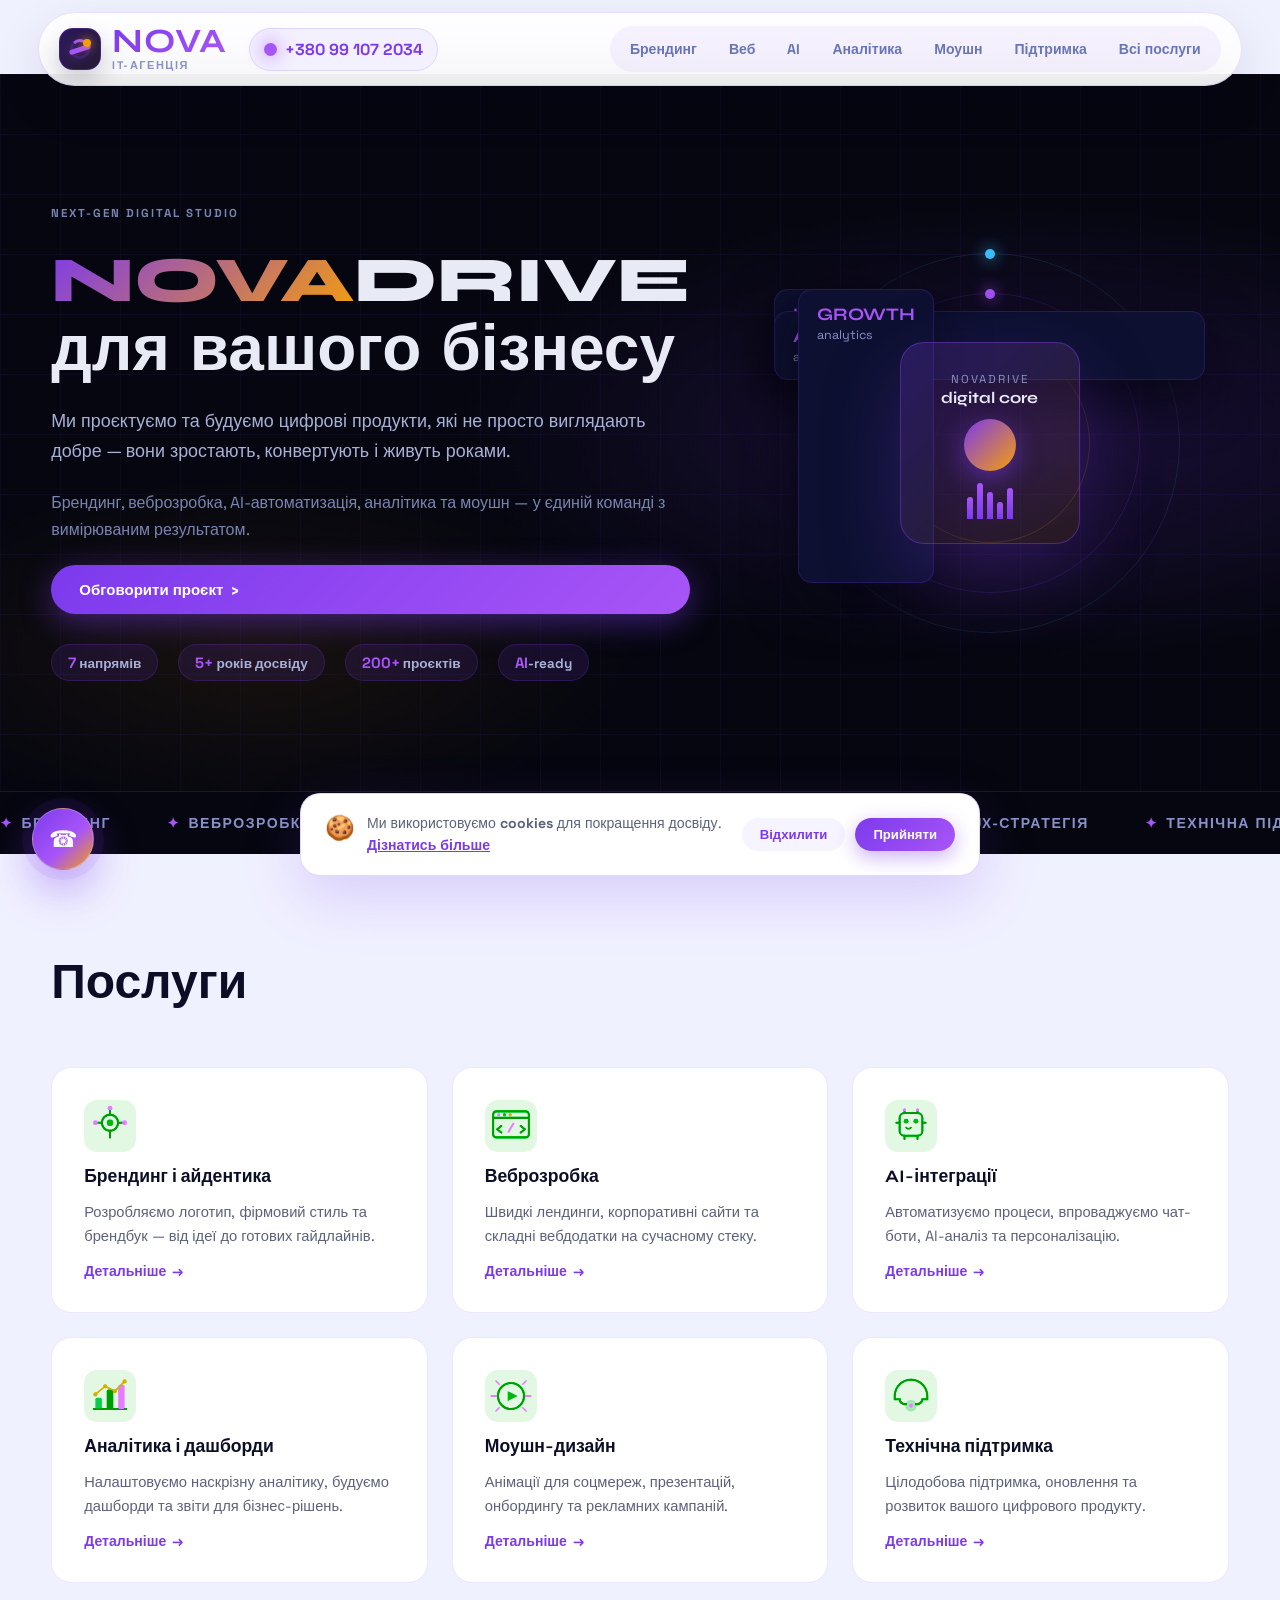
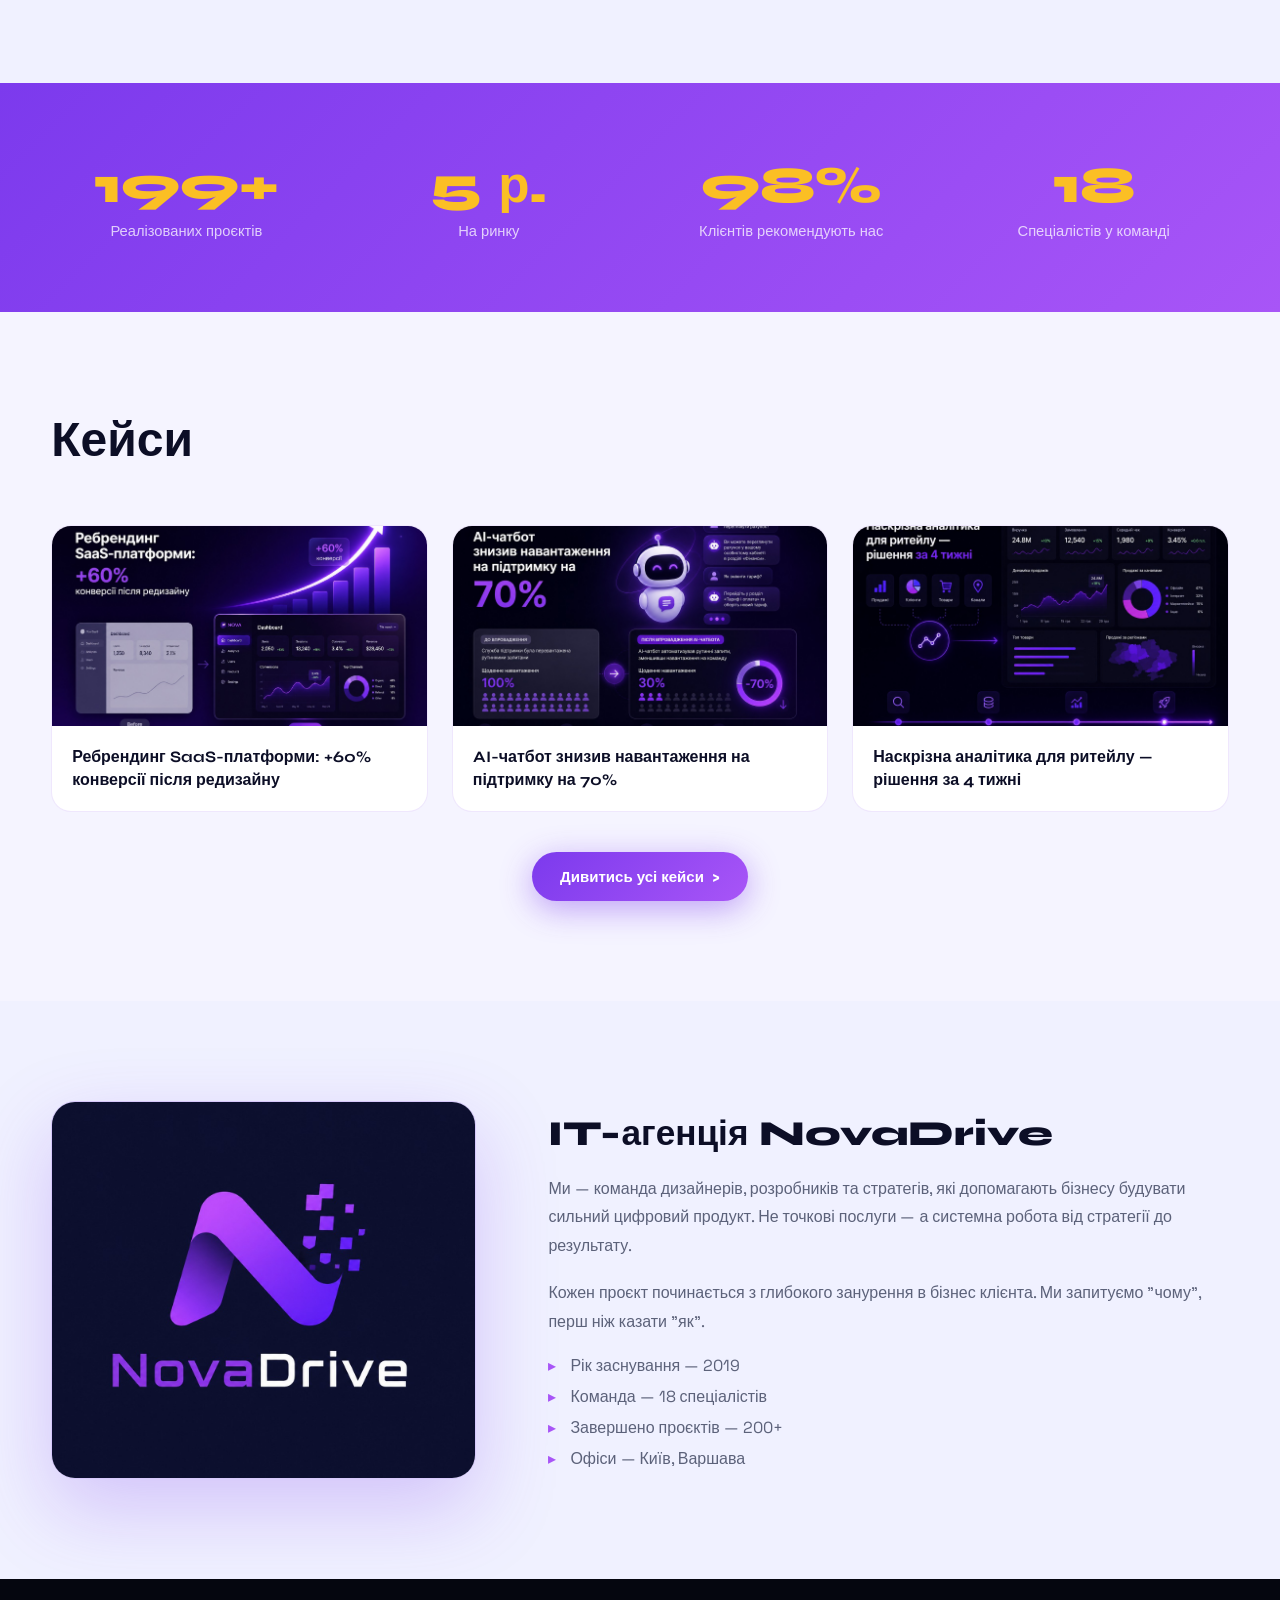
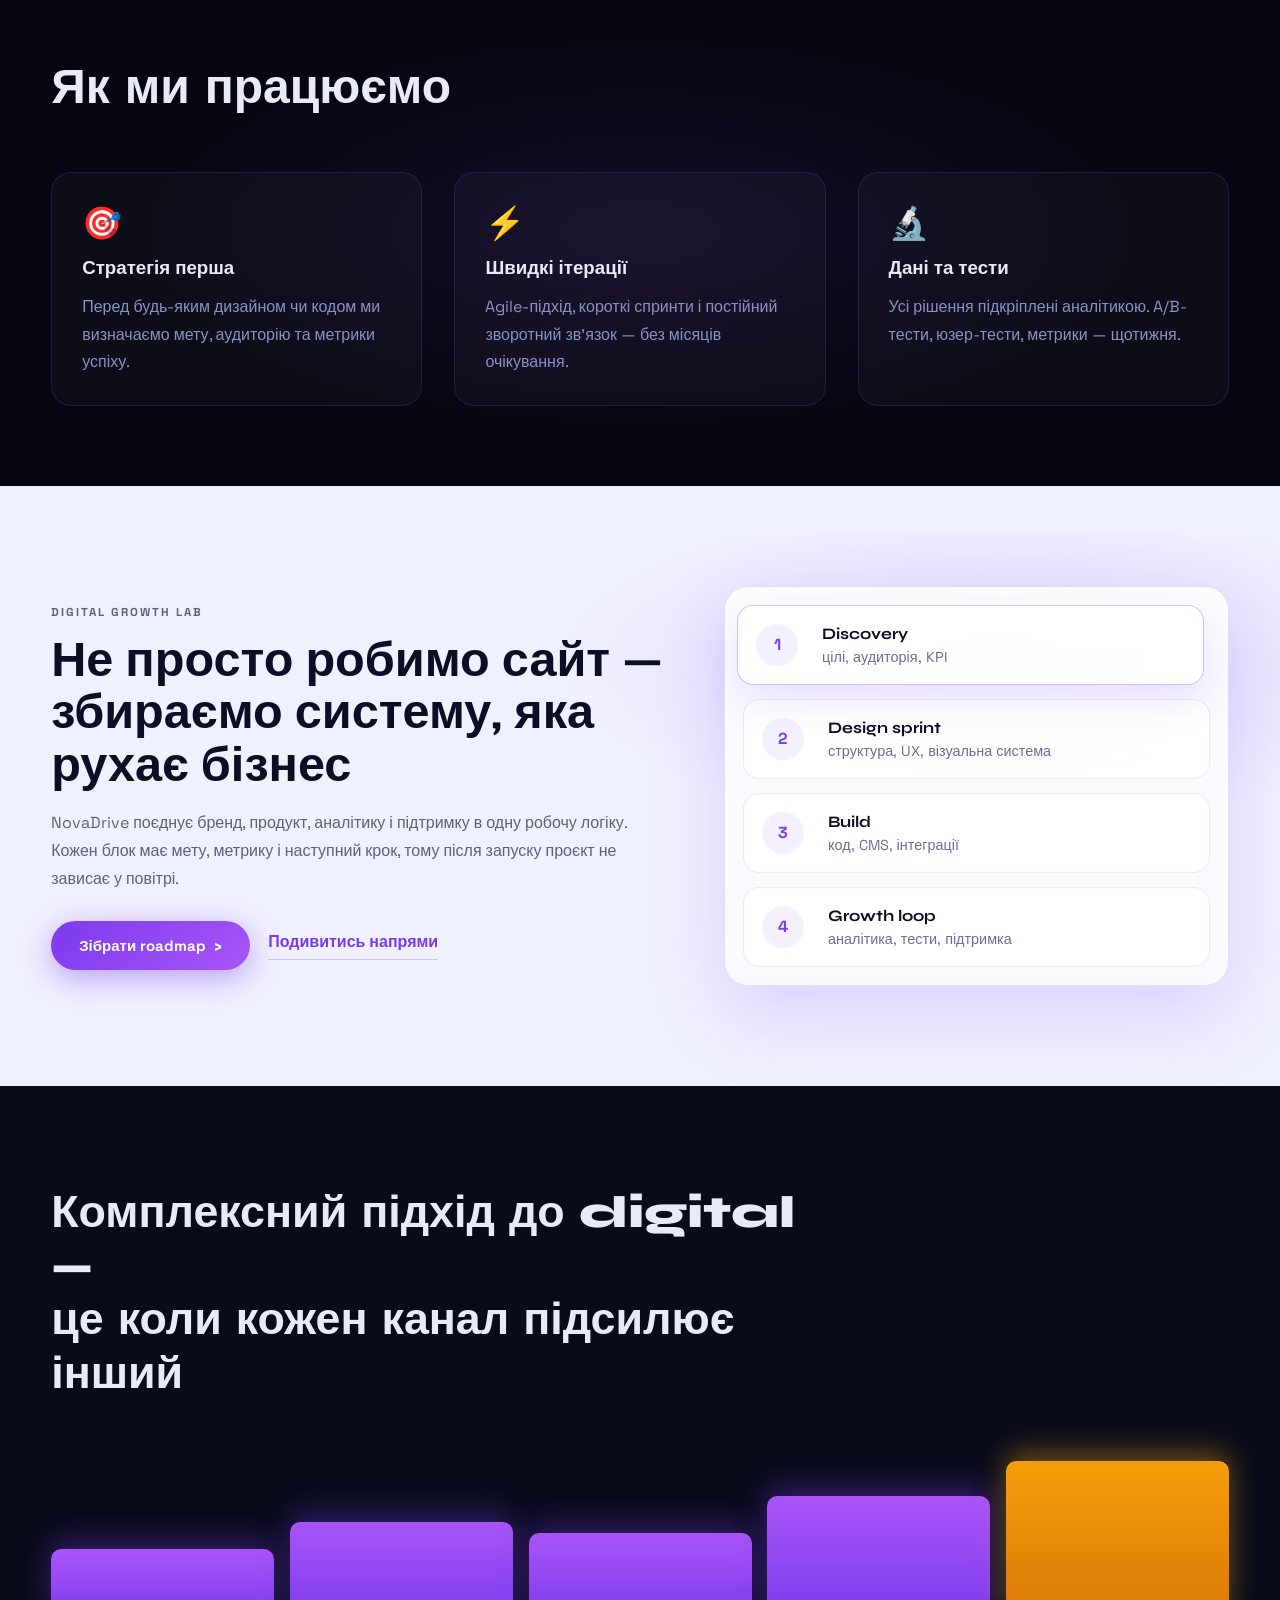
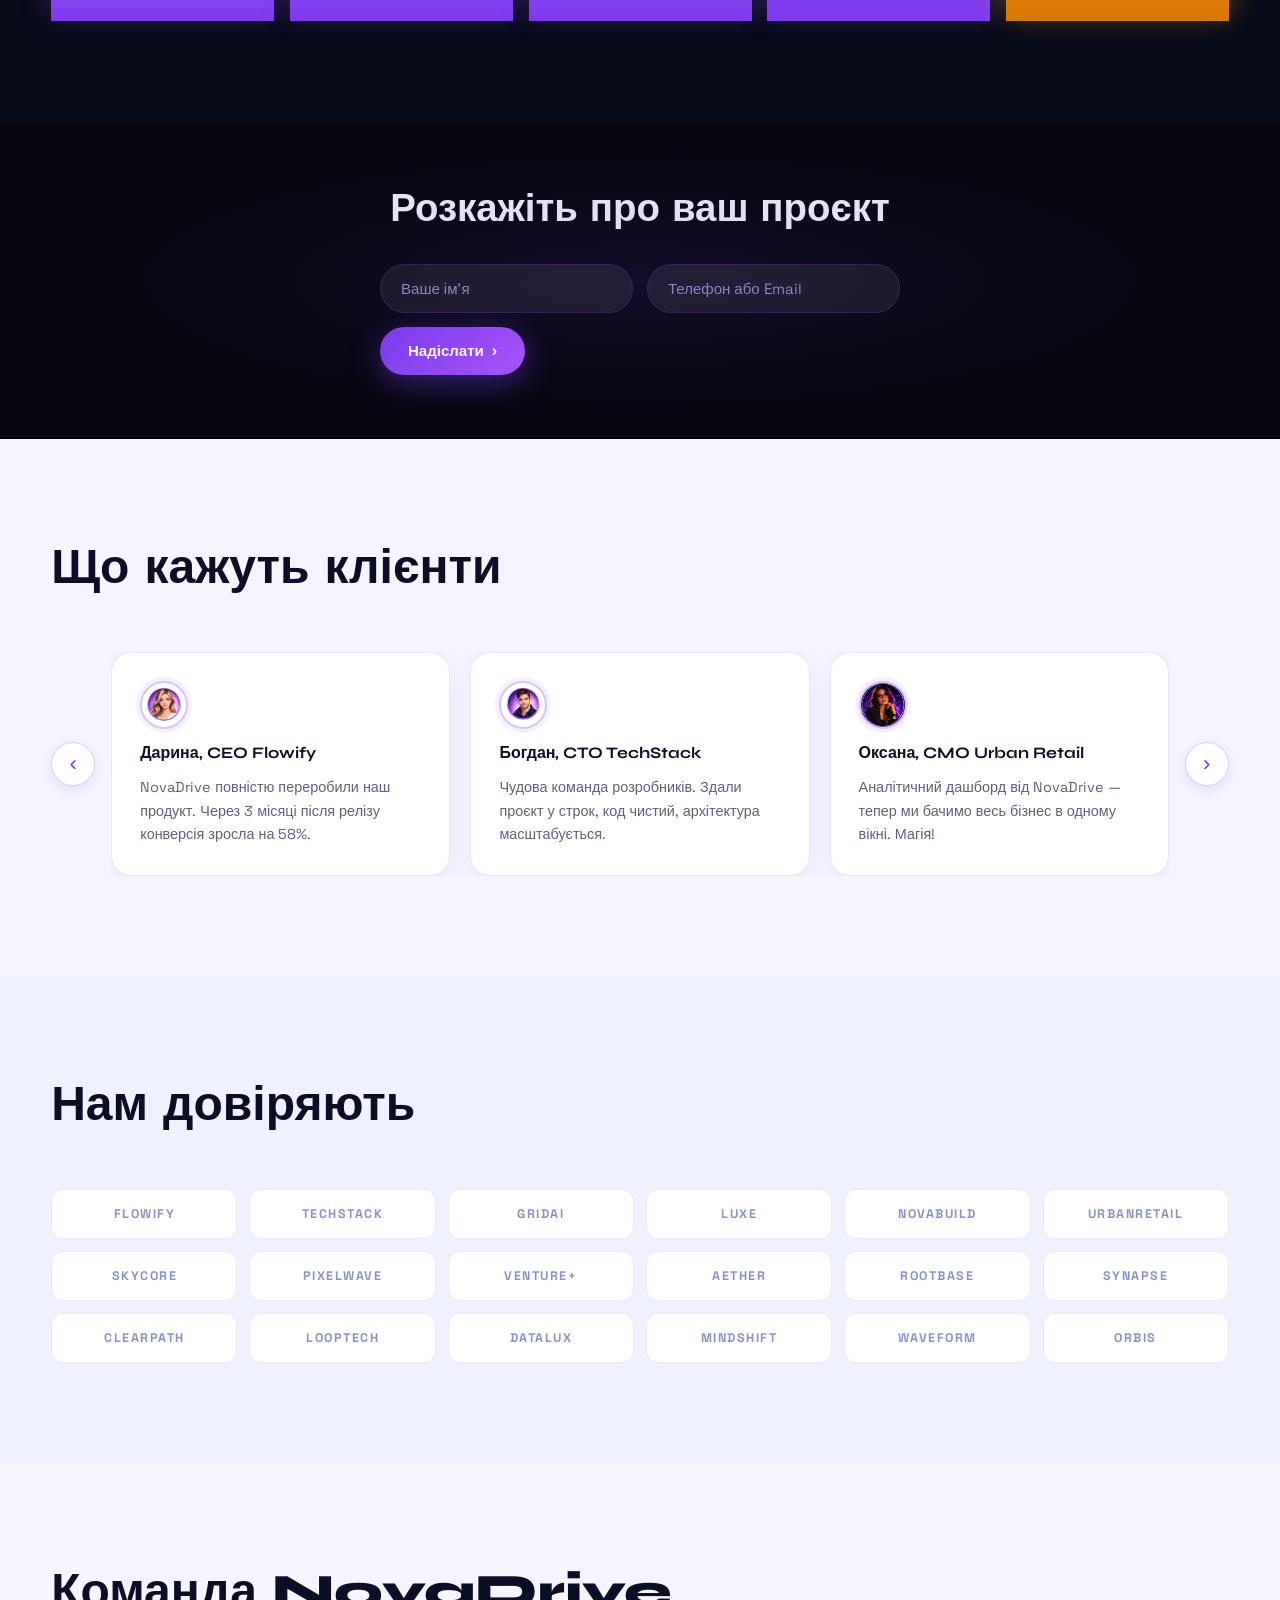
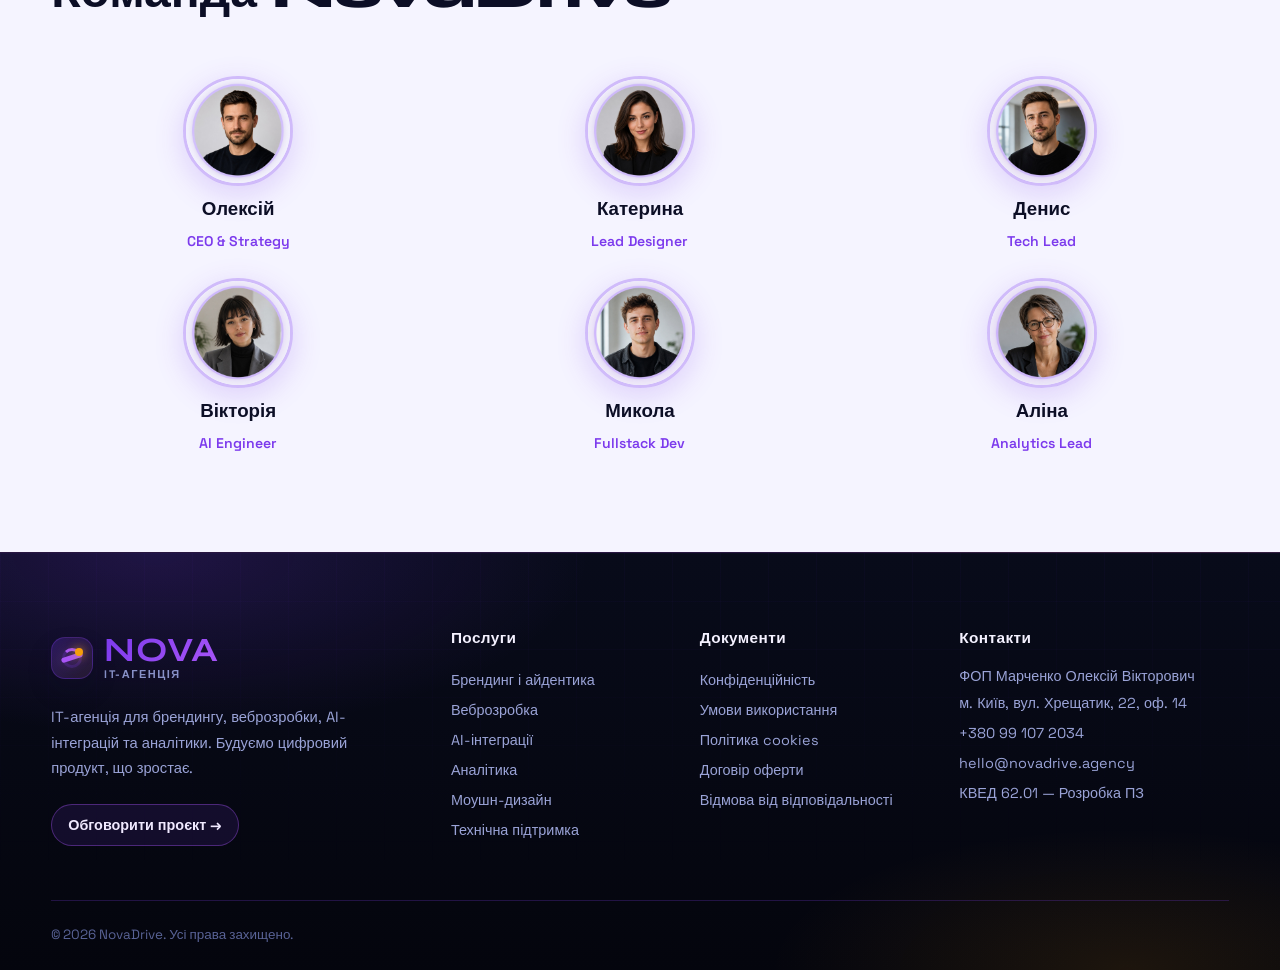
==== commit f18db837: "v 1.4" ====
--- a/index.html
+++ b/index.html
@@ -9,6 +9,8 @@
       content="NovaDrive — команда, яка будує цифровий продукт: брендинг, веброзробка, AI-інтеграції, аналітика та зростання."
     />
     <link rel="stylesheet" href="/assets/css/style.css" />
+    <link rel="icon" type="image/png" href="/assets/img/favicon.png" />
+    <link rel="apple-touch-icon" href="/assets/img/favicon.png" />
   </head>
   <body>
     <div class="loader"><div class="loader-ring"></div></div>
@@ -360,17 +362,17 @@
           </div>
           <div class="strategy-board reveal" aria-label="Roadmap NovaDrive">
             <div class="board-row active">
-              <span>01</span><b>Discovery</b><em>цілі, аудиторія, KPI</em>
+              <span>1</span><b>Discovery</b><em>цілі, аудиторія, KPI</em>
             </div>
             <div class="board-row">
-              <span>02</span><b>Design sprint</b
+              <span>2</span><b>Design sprint</b
               ><em>структура, UX, візуальна система</em>
             </div>
             <div class="board-row">
-              <span>03</span><b>Build</b><em>код, CMS, інтеграції</em>
+              <span>3</span><b>Build</b><em>код, CMS, інтеграції</em>
             </div>
             <div class="board-row">
-              <span>04</span><b>Growth loop</b
+              <span>4</span><b>Growth loop</b
               ><em>аналітика, тести, підтримка</em>
             </div>
           </div>
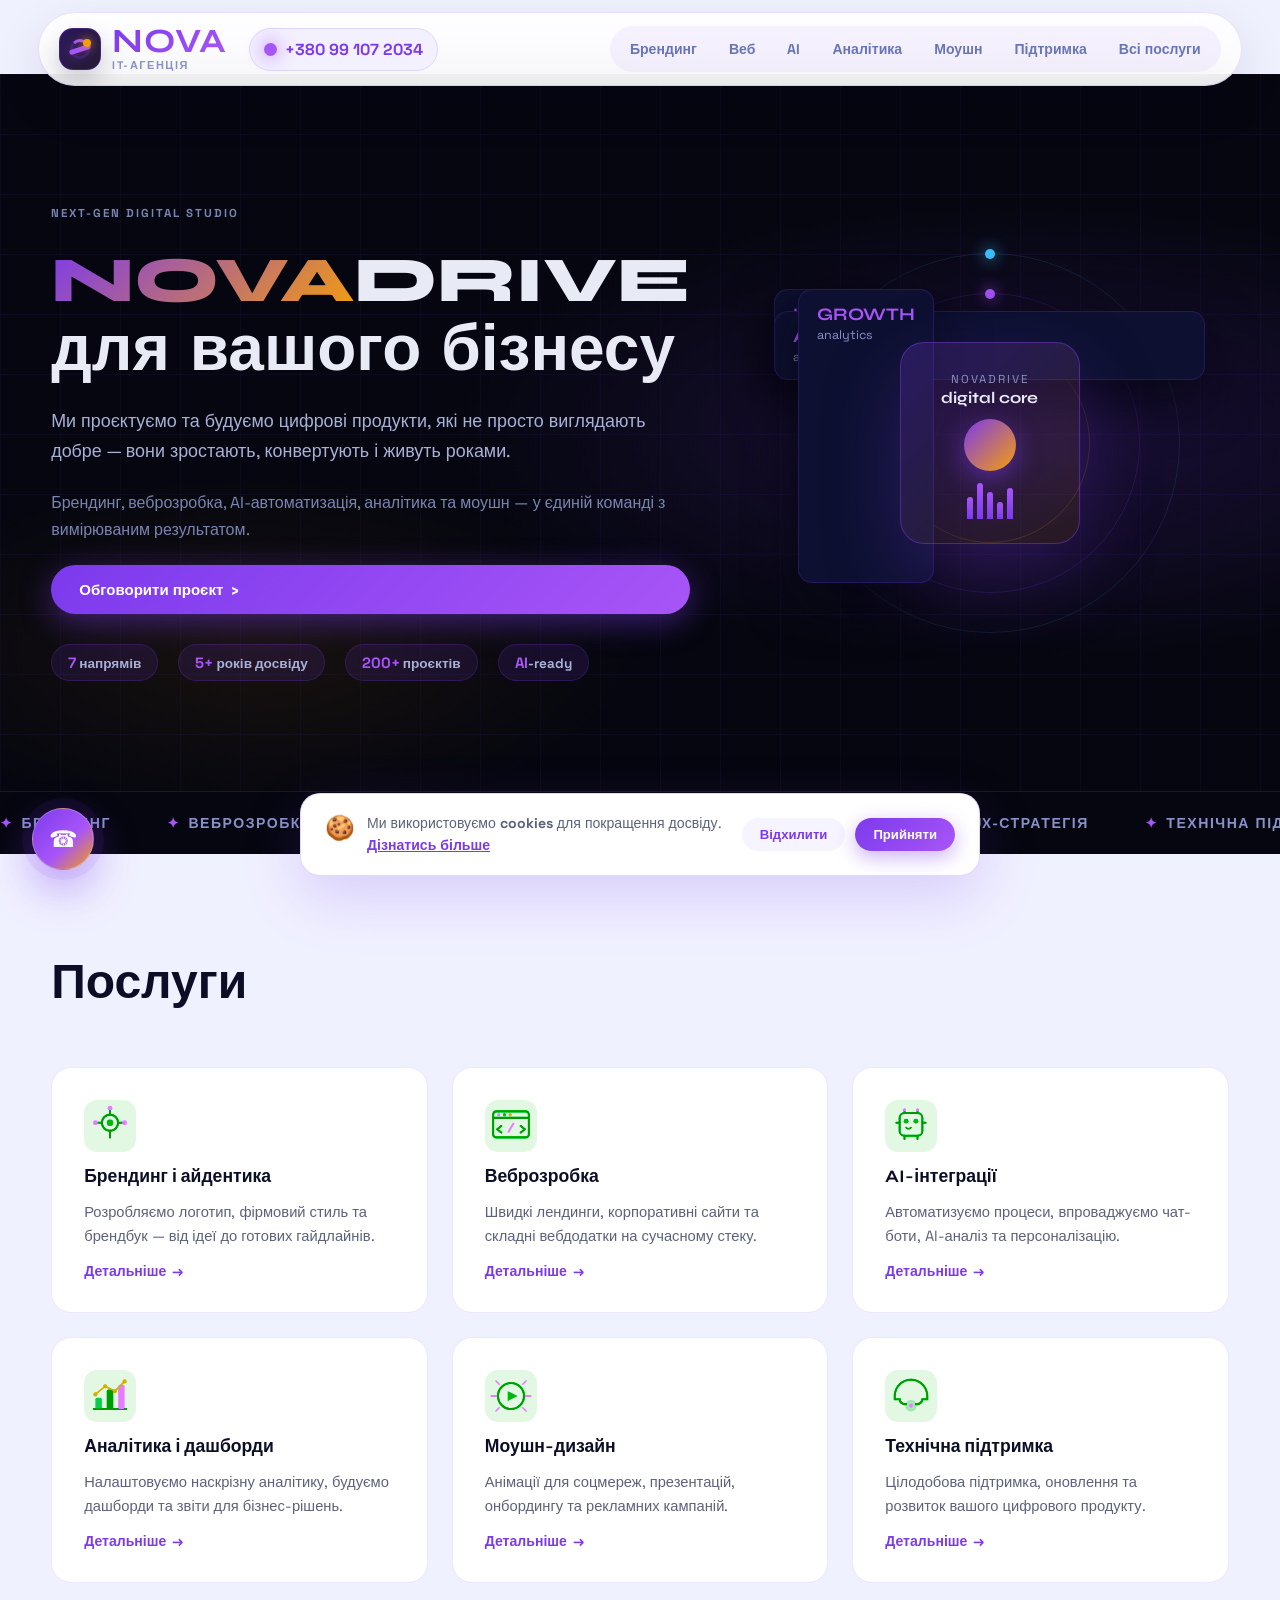
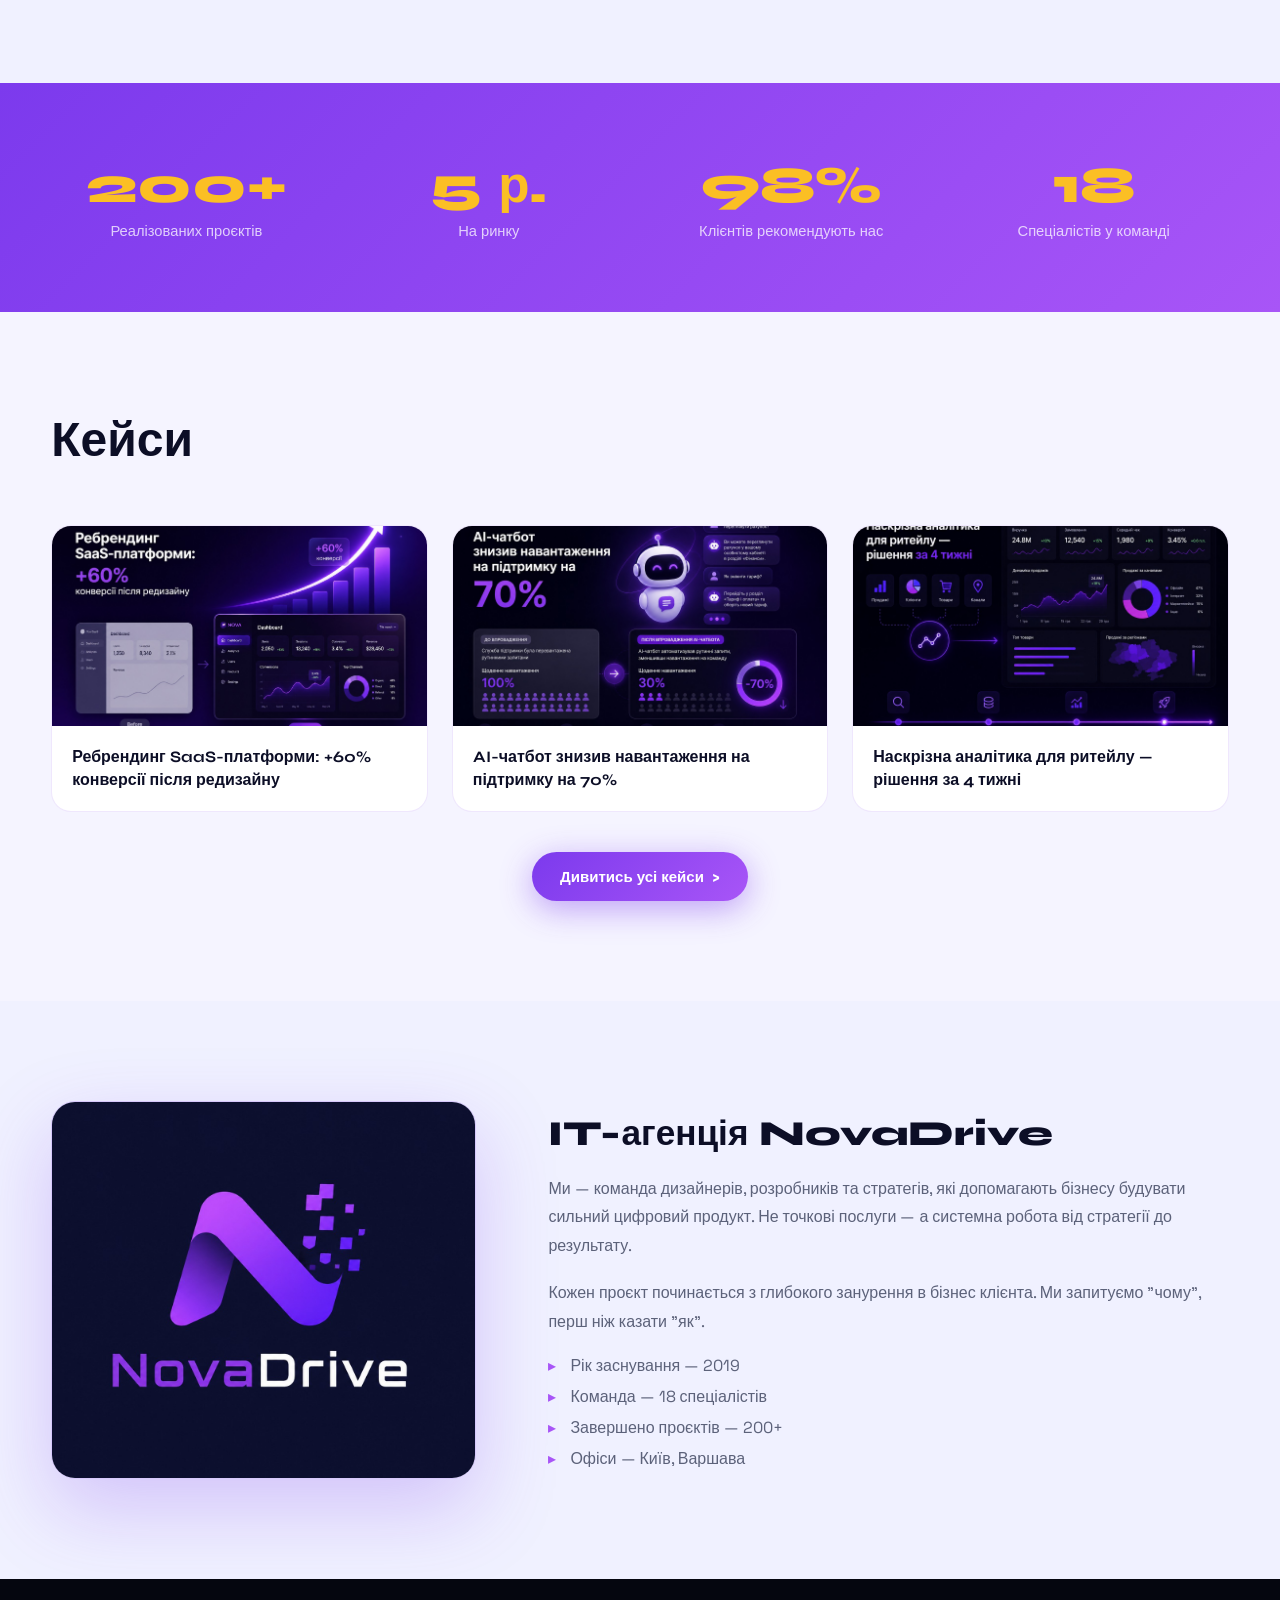
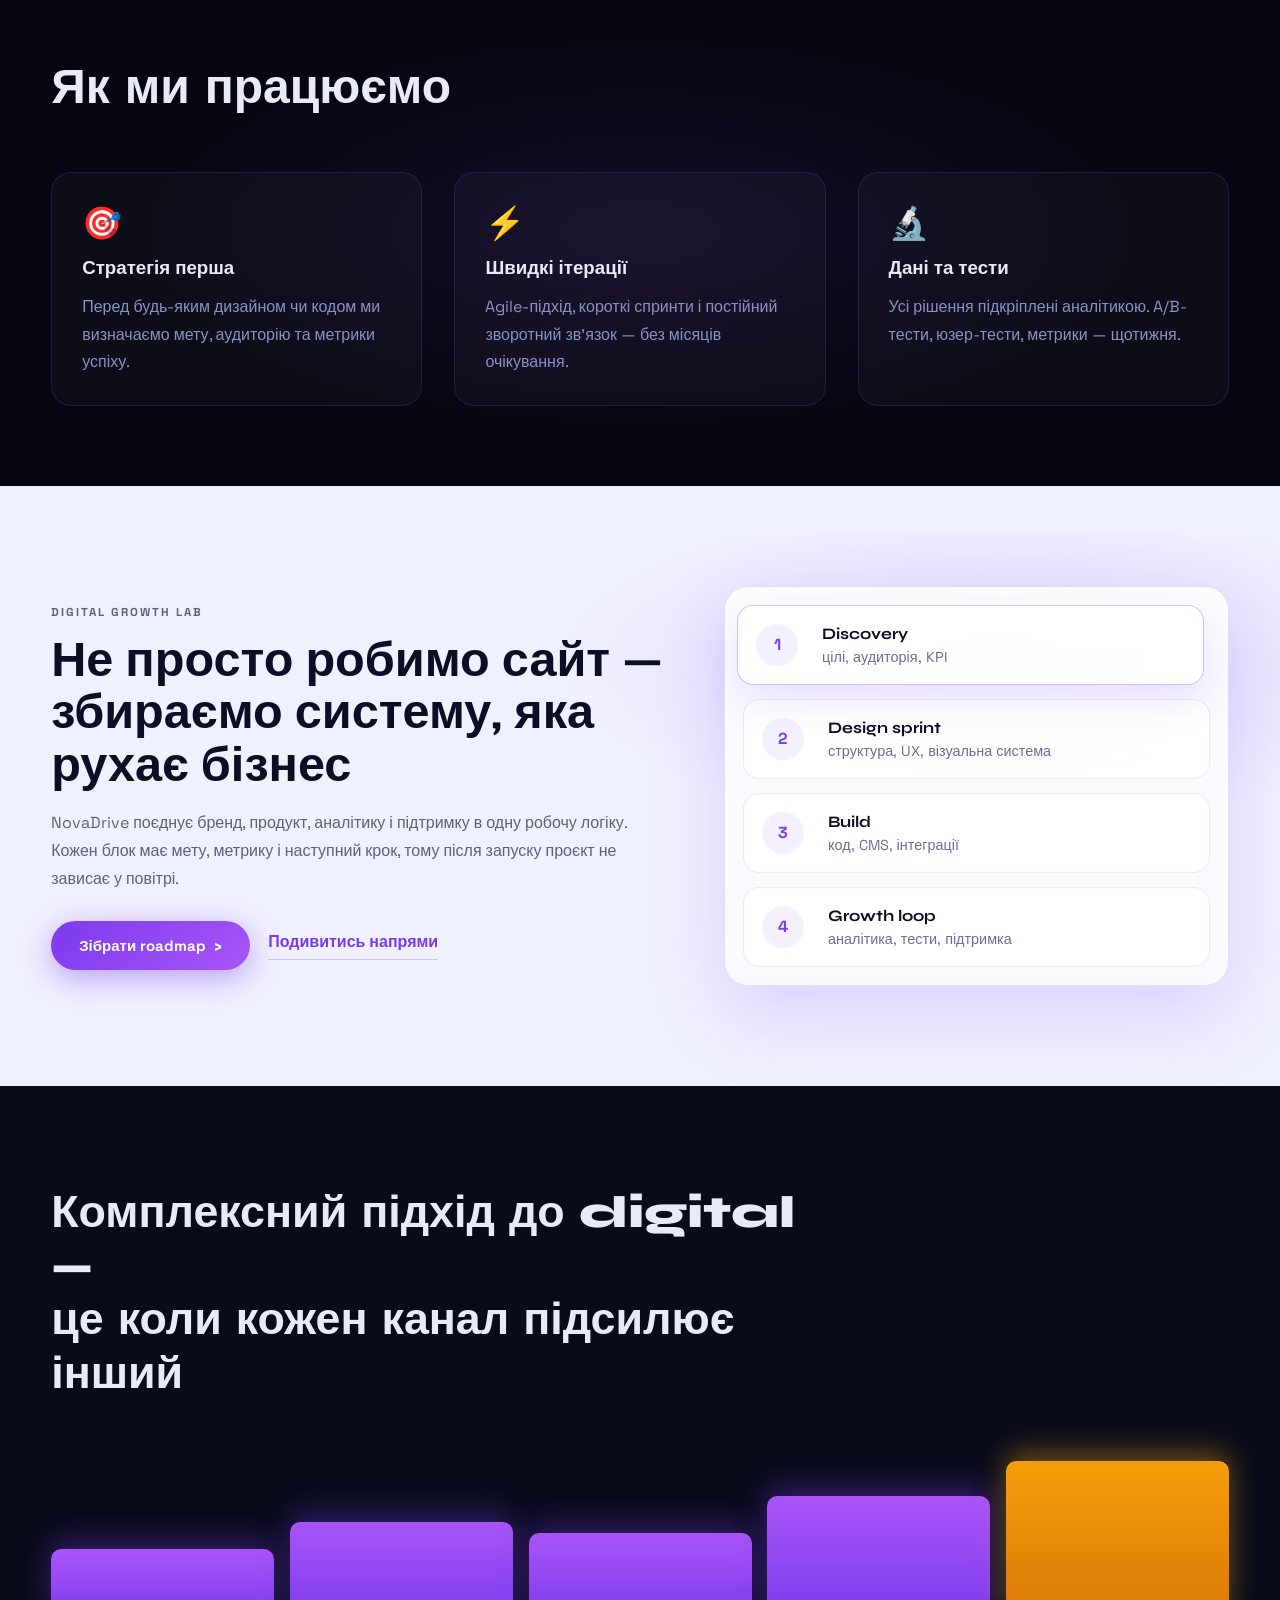
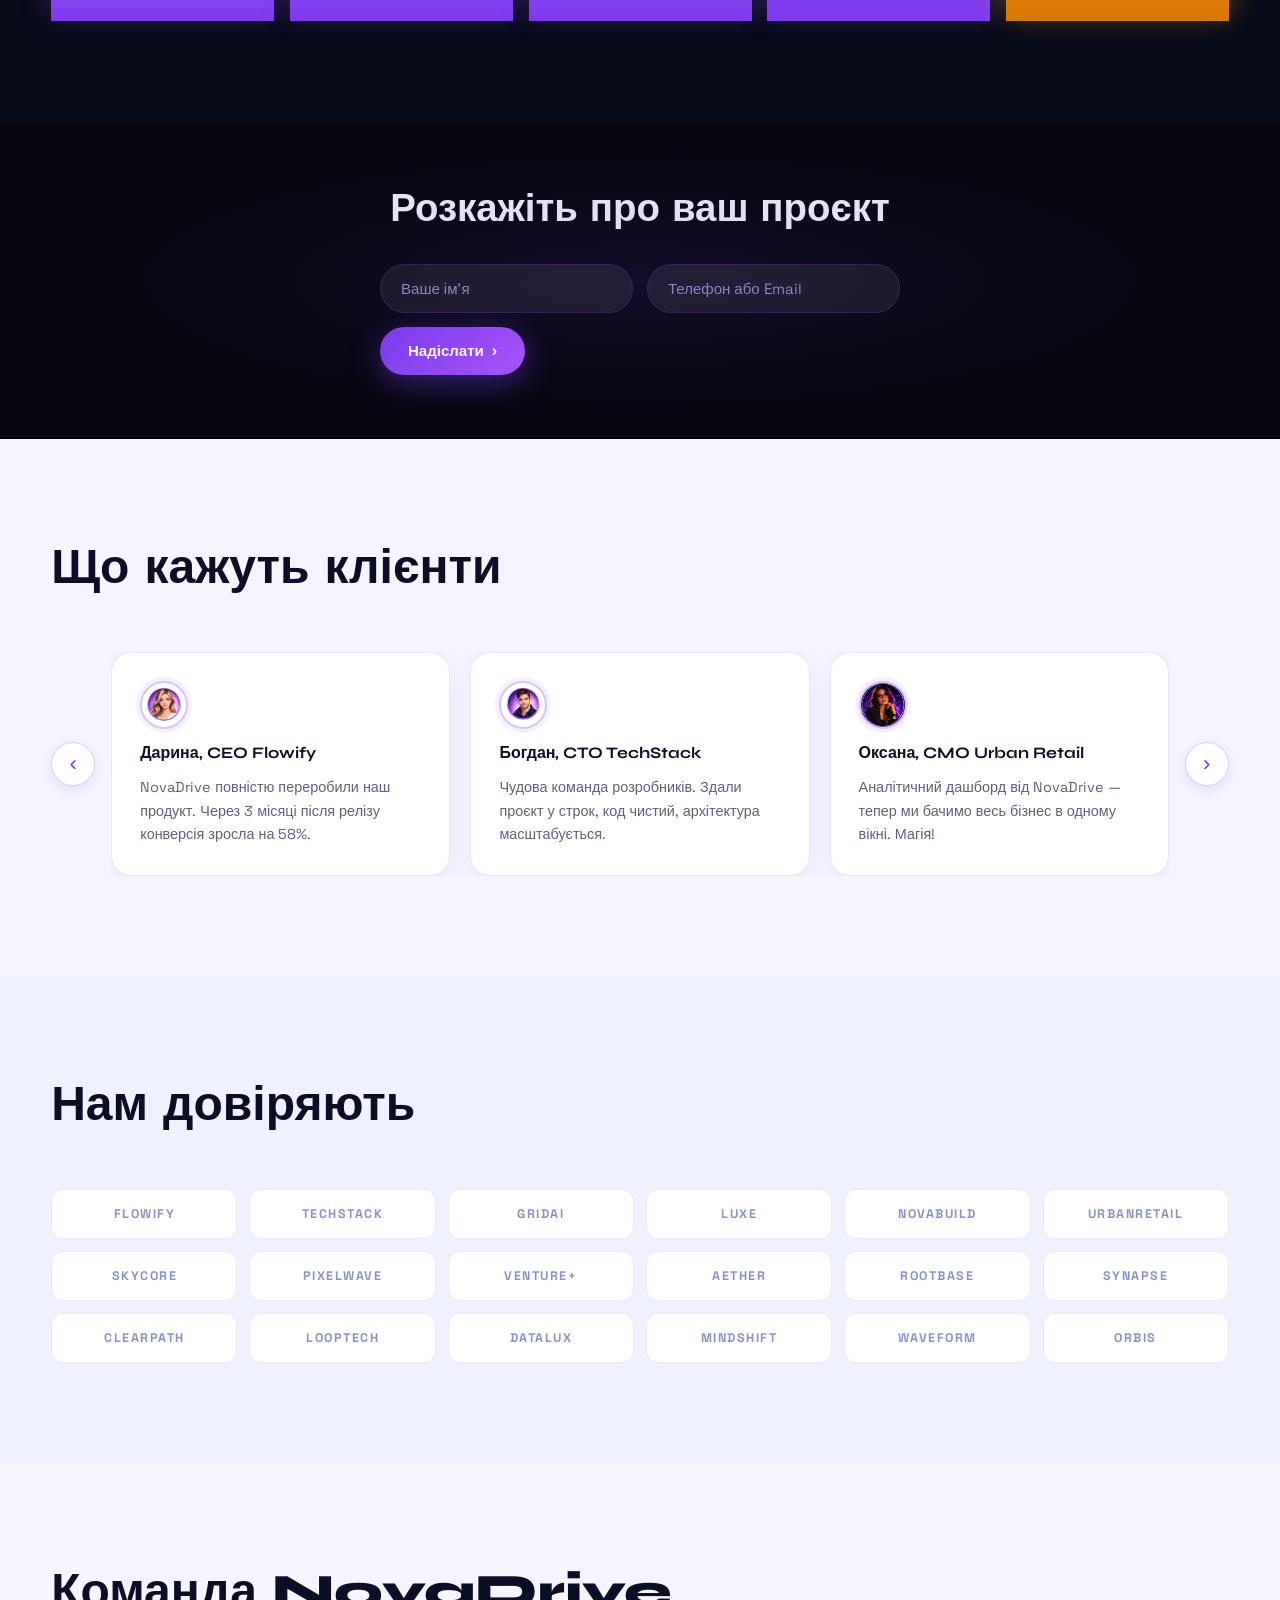
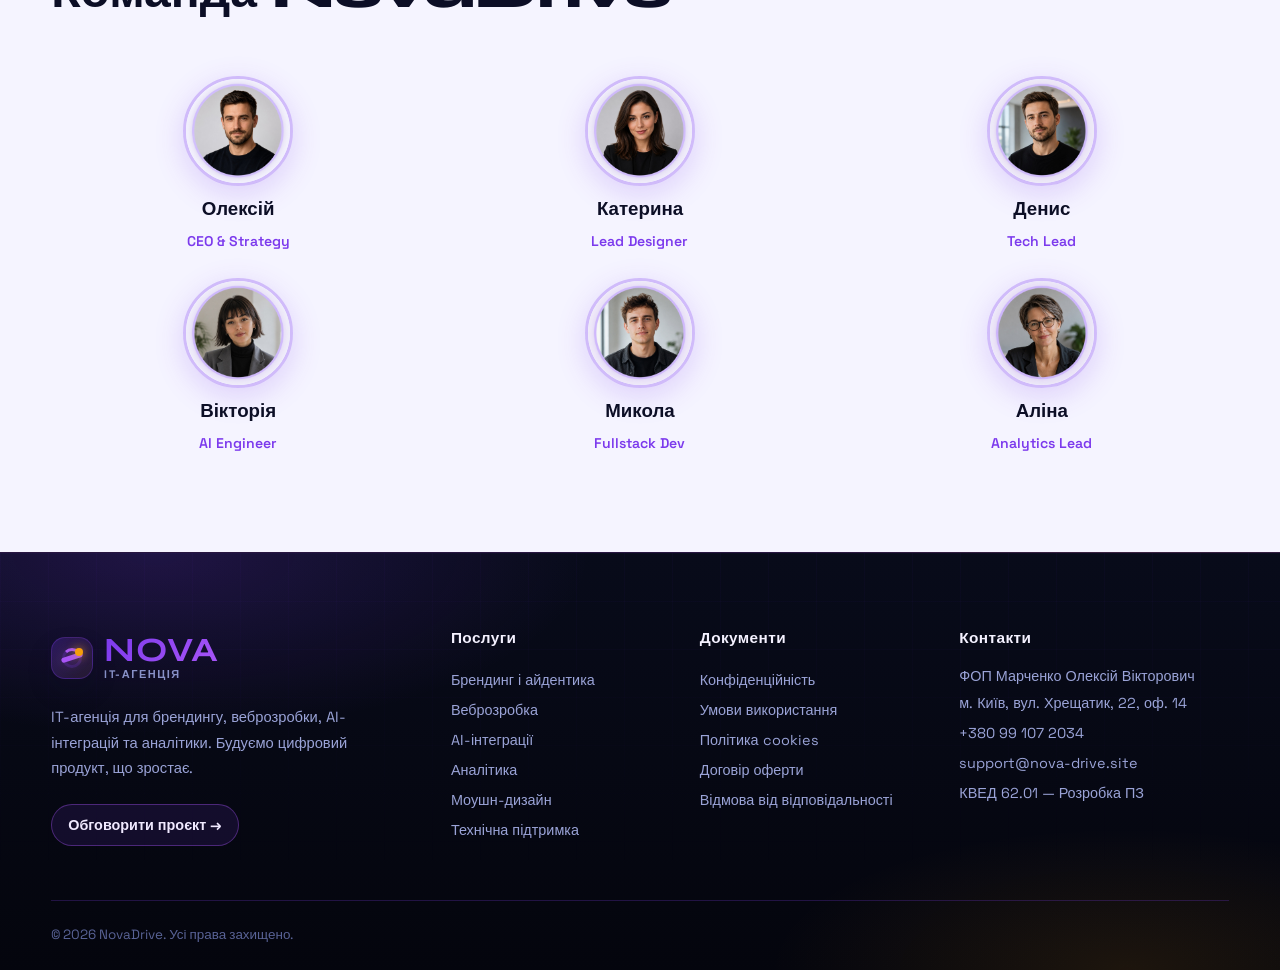
==== commit 4948926c: "v 1.5 email+domain" ====
--- a/index.html
+++ b/index.html
@@ -83,7 +83,7 @@
             <p>ФОП Марченко Олексій Вікторович</p>
             <p>м. Київ, вул. Хрещатик, 22, оф. 14</p>
             <a href="tel:+380991072034">+380 99 107 2034</a>
-            <a href="mailto:hello@novadrive.agency">hello@novadrive.agency</a>
+            <a href="mailto:support@nova-drive.site">support@nova-drive.site</a>
             <p>КВЕД 62.01 — Розробка ПЗ</p>
           </div>
         </div>
@@ -610,7 +610,7 @@
           <p>ФОП Марченко Олексій Вікторович</p>
           <p>м. Київ, вул. Хрещатик, 22, оф. 14</p>
           <a href="tel:+380991072034">+380 99 107 2034</a>
-          <a href="mailto:hello@novadrive.agency">hello@novadrive.agency</a>
+          <a href="mailto:support@nova-drive.site">support@nova-drive.site</a>
           <p>КВЕД 62.01 — Розробка ПЗ</p>
         </div>
       </div>
